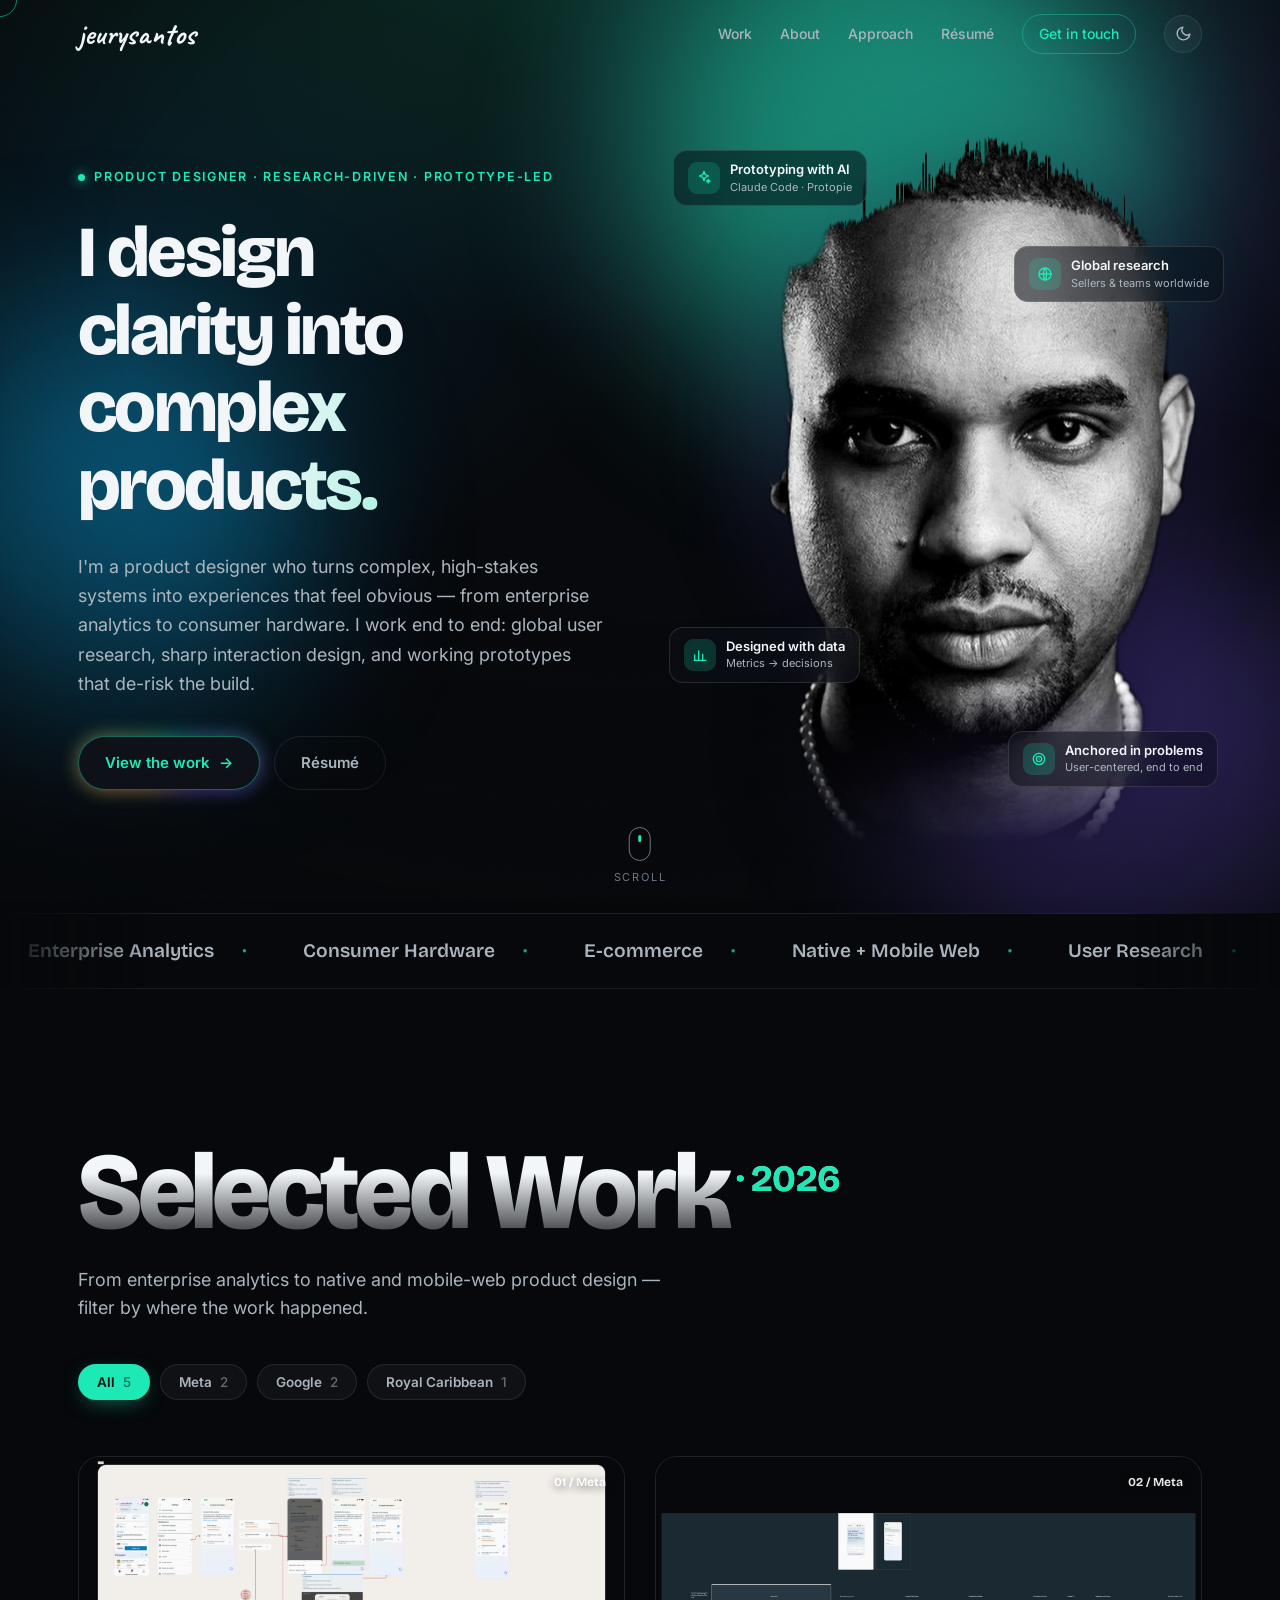
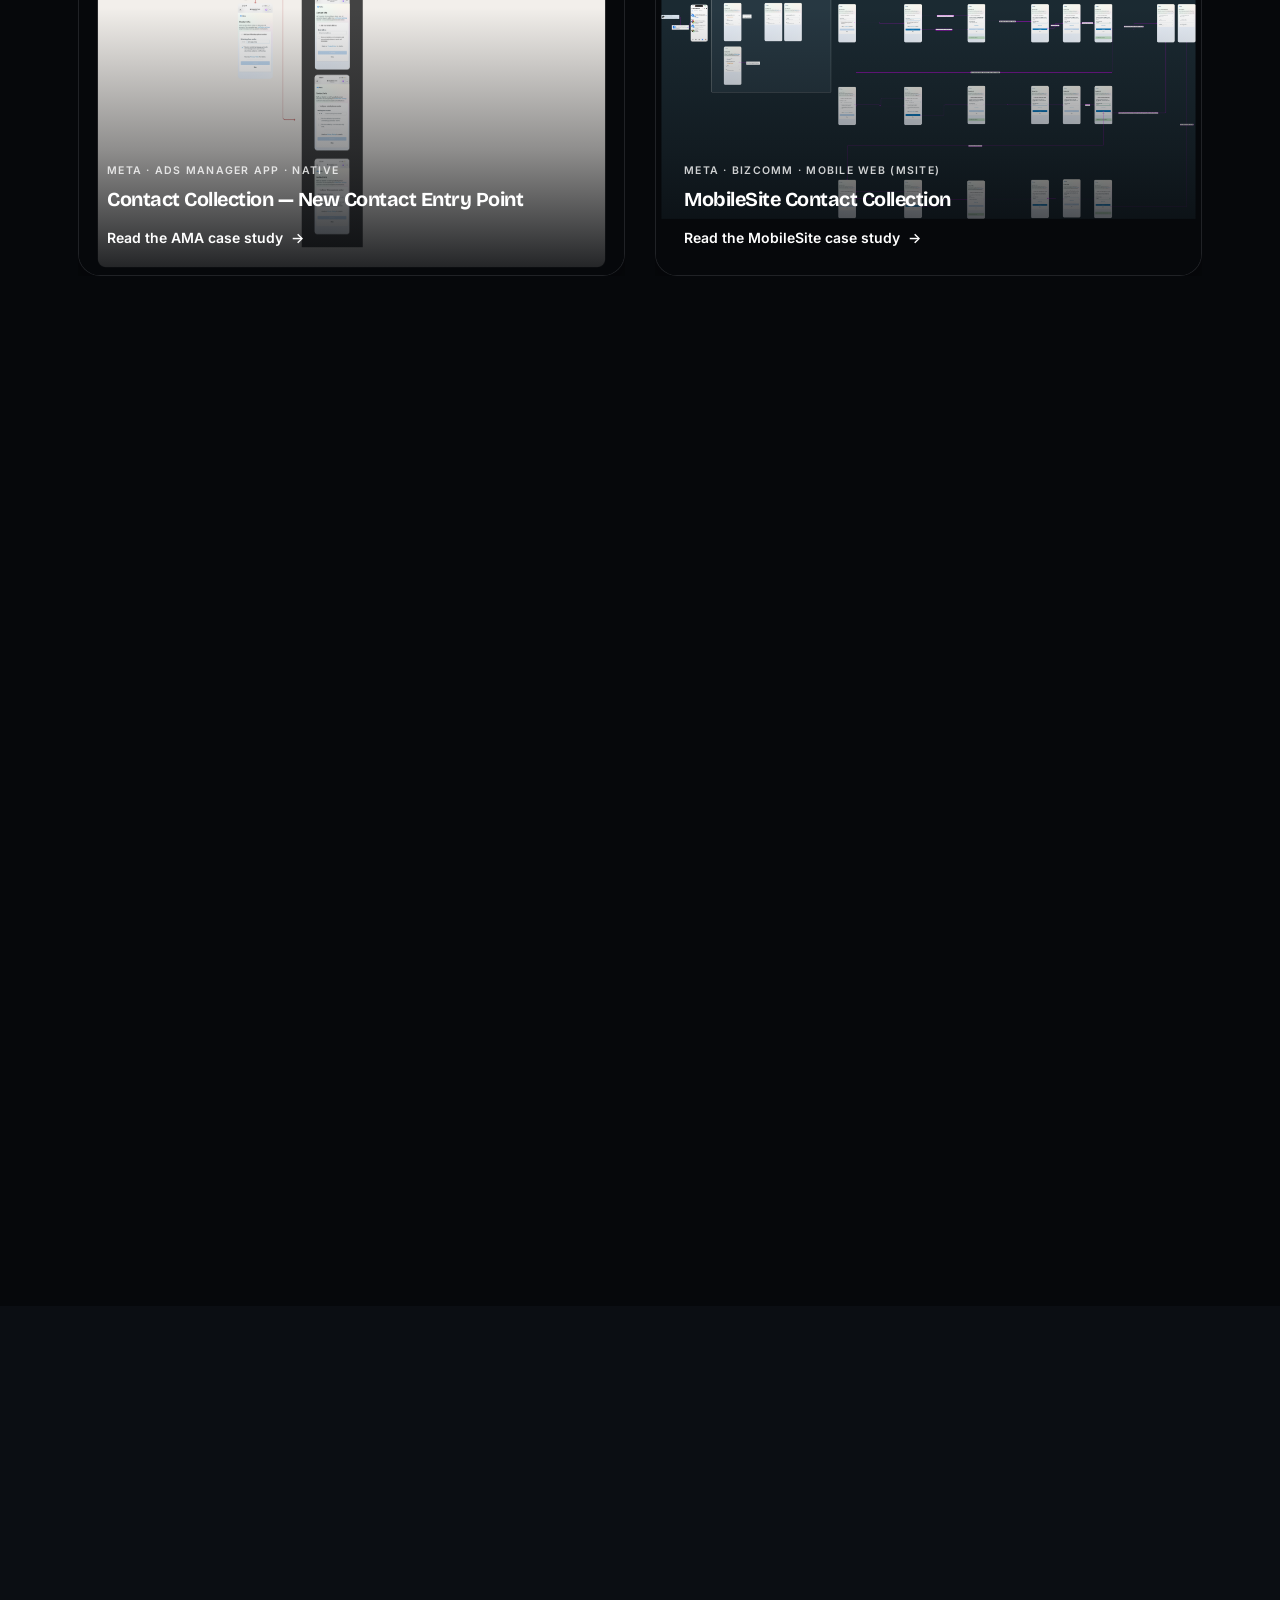
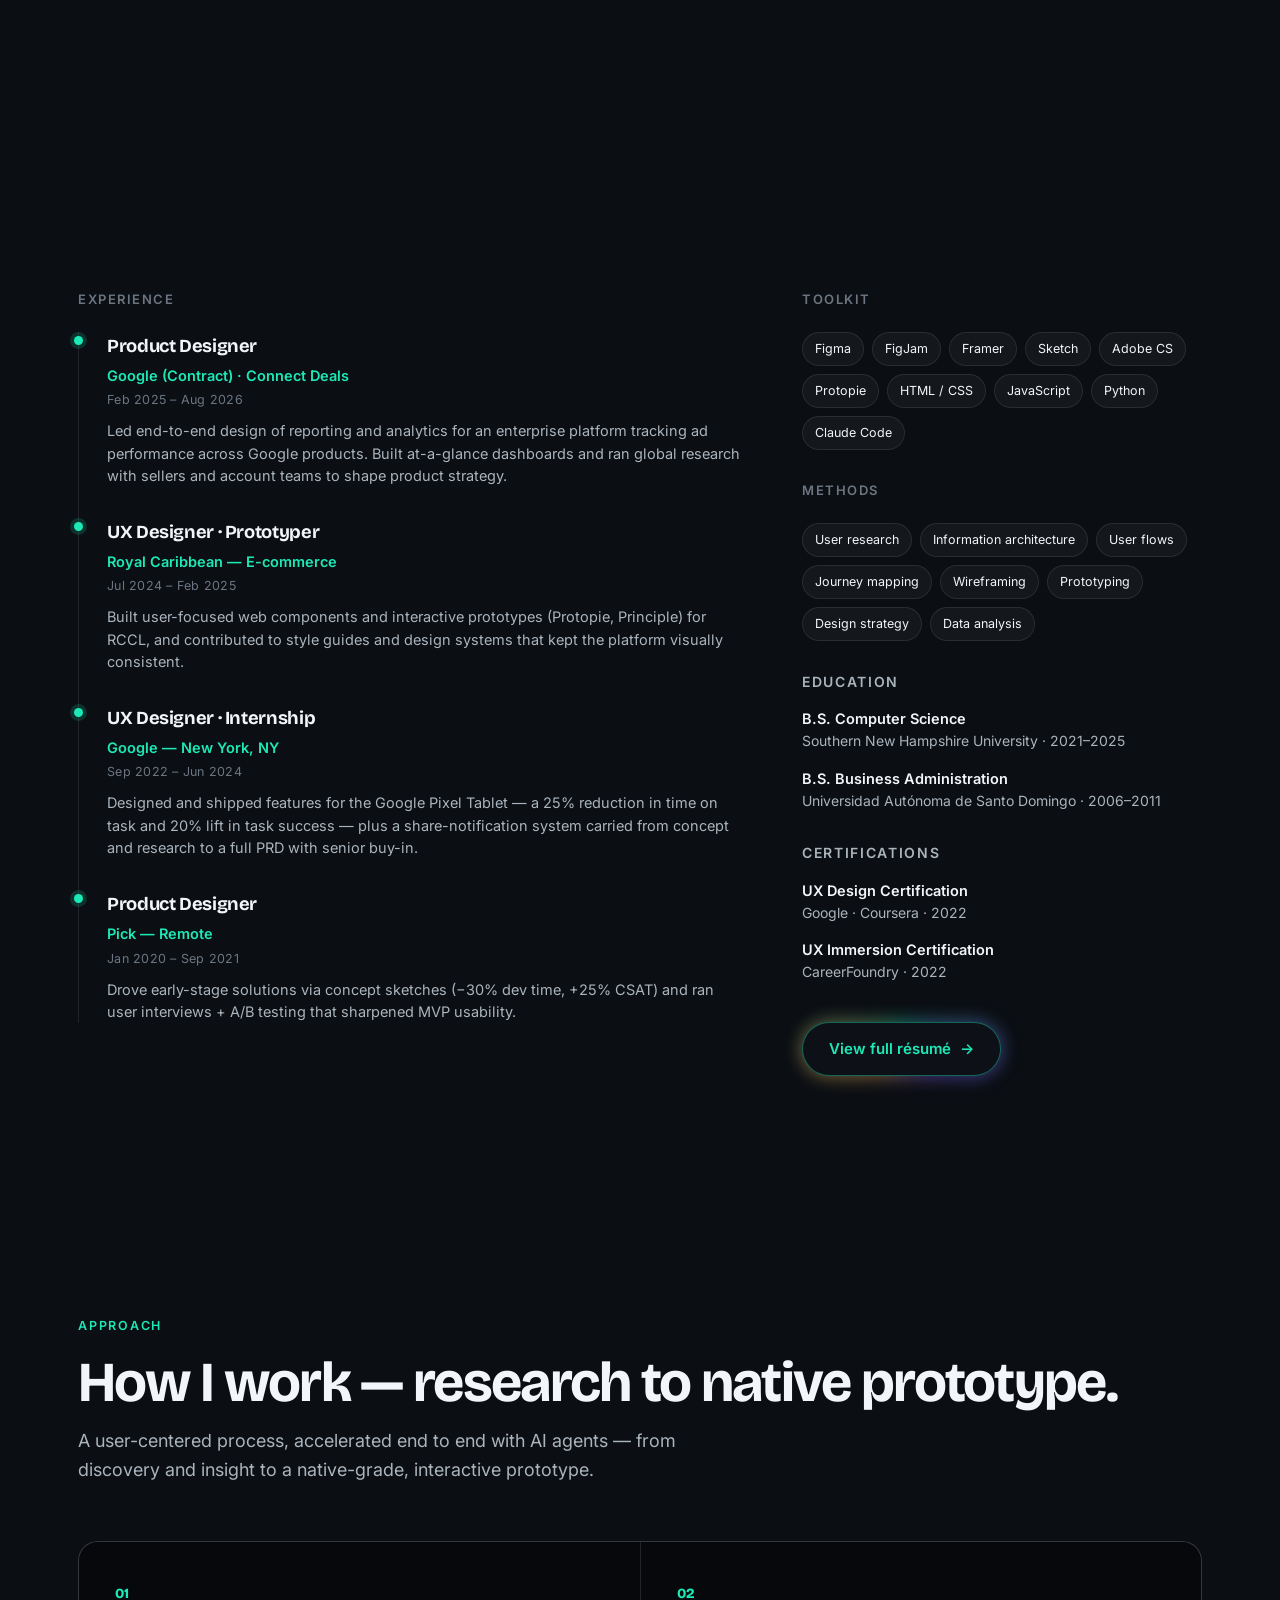
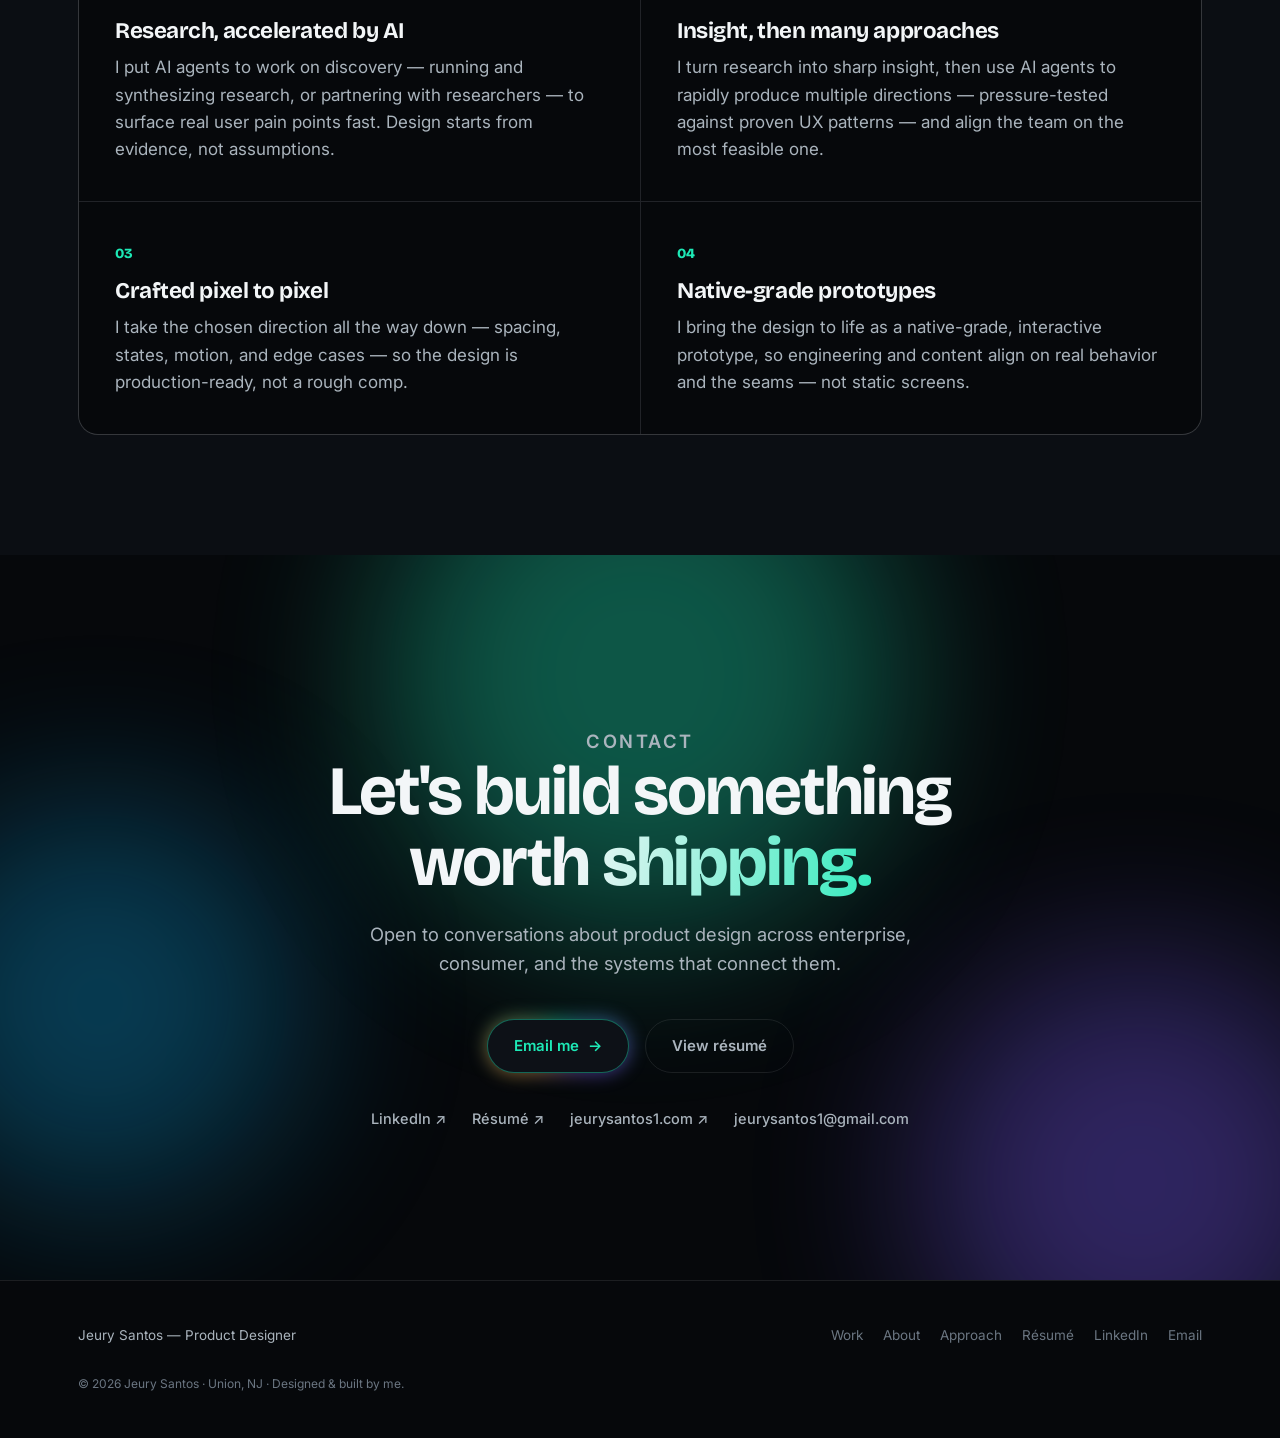
==== index.html @ 0099ee54 "Add Connect Deals case study (from deck) + wire Selected Work card - New case-study/connect-deals/ p" ====
<!DOCTYPE html>
<html lang="en" data-theme="dark">
<head>
<meta charset="UTF-8"/>
<meta name="viewport" content="width=device-width, initial-scale=1.0"/>
<title>Jeury Santos — Product Designer</title>
<meta name="description" content="Jeury Santos — Product Designer. I design clarity into complex products: research-driven, prototype-led work across enterprise and consumer."/>
<script>(function(){try{var t=localStorage.getItem('theme')||'dark';document.documentElement.setAttribute('data-theme',t);}catch(e){document.documentElement.setAttribute('data-theme','dark');}})();</script>
<link rel="preconnect" href="https://fonts.googleapis.com">
<link rel="preconnect" href="https://fonts.gstatic.com" crossorigin>
<link href="https://fonts.googleapis.com/css2?family=Bricolage+Grotesque:opsz,wght@12..96,400..800&family=Caveat:wght@600;700&family=Inter:wght@400;500;600&display=swap" rel="stylesheet">
<link rel="stylesheet" href="agent/agent.css">
<script>document.documentElement.classList.add('js');</script>
<style>
  :root{
    /* fixed brand */
    --accent:#1de9b6; --accent-2:#ffb454;
    --cs-ama:#0a9bd6; --cs-mobile:#7d5cff;
    --font-display:'Bricolage Grotesque',-apple-system,sans-serif;
    --font-body:'Inter',-apple-system,BlinkMacSystemFont,'Segoe UI',Roboto,Helvetica,Arial,sans-serif;
    --maxw:1180px;
    --ease-out-expo:cubic-bezier(0.16,1,0.3,1);
    --ease-out-quint:cubic-bezier(0.22,1,0.36,1);
    --ease-in-out-cine:cubic-bezier(0.83,0,0.17,1);
    --ease-spring:cubic-bezier(0.34,1.56,0.64,1);
    --ease-smooth:cubic-bezier(0.4,0,0.2,1);
    --d-base:480ms; --d-slow:900ms; --d-hero:1100ms;
  }
  /* THEME TOKENS */
  :root,[data-theme="dark"]{
    --bg-base:#06080b; --bg-alt:#0b0e13; --bg-elevated:#0d1117;
    --text:#f3f6f8; --text-soft:#aab4bd; --text-muted:#6b7682;
    --border:rgba(255,255,255,0.09); --card-bg:rgba(255,255,255,0.04);
    --shadow:0 30px 70px -28px rgba(0,0,0,.9);
    --accent-ui:#1de9b6; --nav-bg:rgba(8,10,13,.62);
    --blob-op:.5; --grain-op:.055;
  }
  [data-theme="light"]{
    --bg-base:#ffffff; --bg-alt:#f3f6f9; --bg-elevated:#ffffff;
    --text:#0f1419; --text-soft:#414b54; --text-muted:#6b7682;
    --border:rgba(15,20,25,0.10); --card-bg:rgba(15,20,25,0.015);
    --shadow:0 30px 70px -34px rgba(15,23,42,.26);
    --accent-ui:#0c9c7e; --nav-bg:rgba(255,255,255,.7);
    --blob-op:.3; --grain-op:.03;
  }
  *{box-sizing:border-box;}
  html{scroll-behavior:smooth;}
  body{margin:0;background:var(--bg-base);color:var(--text);font-family:var(--font-body);line-height:1.6;
    -webkit-font-smoothing:antialiased;text-rendering:optimizeLegibility;overflow-x:hidden;
    transition:background .5s var(--ease-smooth),color .5s var(--ease-smooth);}
  h1,h2,h3{font-family:var(--font-display);line-height:1.02;letter-spacing:-0.03em;margin:0;color:inherit;}
  a{color:inherit;text-decoration:none;}
  img{display:block;max-width:100%;}
  .wrap{max-width:var(--maxw);margin:0 auto;padding:0 28px;}

  .skip{position:absolute;left:-9999px;top:0;z-index:300;background:var(--accent);color:#04110d;padding:10px 16px;border-radius:0 0 10px 0;font-weight:600;}
  .skip:focus{left:0;}
  a:focus-visible,button:focus-visible{outline:2px solid var(--accent);outline-offset:3px;border-radius:8px;}

  body::after{content:"";position:fixed;inset:0;pointer-events:none;z-index:400;opacity:var(--grain-op);mix-blend-mode:overlay;
    background-image:url("data:image/svg+xml,%3Csvg xmlns='http://www.w3.org/2000/svg' width='120' height='120'%3E%3Cfilter id='n'%3E%3CfeTurbulence type='fractalNoise' baseFrequency='0.85' numOctaves='2'/%3E%3C/filter%3E%3Crect width='100%25' height='100%25' filter='url(%23n)'/%3E%3C/svg%3E");}

  .cursor{position:fixed;top:0;left:0;width:34px;height:34px;border:1px solid color-mix(in srgb,var(--accent) 60%,transparent);border-radius:50%;
    pointer-events:none;z-index:500;transform:translate(-50%,-50%);transition:width .25s,height .25s,background .25s,border-color .25s;mix-blend-mode:difference;}
  .cursor.big{width:64px;height:64px;background:color-mix(in srgb,var(--accent) 12%,transparent);border-color:transparent;}
  @media(hover:none),(pointer:coarse){.cursor{display:none;}}

  /* NAV */
  .nav{position:fixed;top:0;left:0;right:0;z-index:200;transition:background .4s var(--ease-smooth),backdrop-filter .4s,border-color .4s,transform .5s var(--ease-smooth),opacity .4s var(--ease-smooth);border-bottom:1px solid transparent;}
  .nav.hidden{transform:translateY(-100%);opacity:0;pointer-events:none;}
  .nav.scrolled{background:var(--nav-bg);backdrop-filter:blur(18px) saturate(160%);border-bottom-color:var(--border);}
  .nav .wrap{display:flex;align-items:center;justify-content:space-between;height:68px;}
  .brand{display:flex;align-items:center;gap:11px;}
  .brand-name{font-family:'Caveat',cursive;font-weight:700;font-size:30px;line-height:1;color:var(--text);transition:color .35s,filter .35s;}
  .brand:hover .brand-name{background:linear-gradient(100deg,var(--accent),var(--cs-mobile),var(--accent-2));background-size:200% 100%;-webkit-background-clip:text;background-clip:text;-webkit-text-fill-color:transparent;color:transparent;filter:drop-shadow(0 0 14px color-mix(in srgb,var(--accent) 45%,transparent));animation:sheen 4s ease-in-out infinite alternate;}
  .navlinks{display:flex;align-items:center;gap:28px;}
  .navlinks a{font-size:14px;font-weight:500;color:var(--text-soft);transition:color .25s;}
  .navlinks a:hover{color:var(--text);}
  .nav-cta{font-size:14px;font-weight:600;color:var(--accent-ui)!important;border:1px solid color-mix(in srgb,var(--accent) 35%,transparent);padding:8px 16px;border-radius:999px;transition:all .3s var(--ease-spring);}
  .nav-cta:hover{background:color-mix(in srgb,var(--accent) 10%,transparent);box-shadow:0 0 24px rgba(29,233,182,.3);}
  .theme-toggle{width:38px;height:38px;border-radius:50%;border:1px solid var(--border);background:var(--card-bg);color:var(--text-soft);
    cursor:pointer;display:grid;place-items:center;transition:all .3s var(--ease-spring);}
  .theme-toggle:hover{color:var(--text);border-color:color-mix(in srgb,var(--accent) 40%,transparent);transform:rotate(18deg);}
  .theme-toggle .sun{display:none;}.theme-toggle .moon{display:block;}
  [data-theme="light"] .theme-toggle .sun{display:block;}[data-theme="light"] .theme-toggle .moon{display:none;}
  @media(max-width:860px){.navlinks a:not(.nav-cta){display:none;}}

  /* FLOATING GLASS DOCK */
  .dock{position:fixed;left:50%;bottom:24px;z-index:210;display:flex;align-items:center;gap:4px;padding:7px;border-radius:999px;
    background:var(--nav-bg);-webkit-backdrop-filter:blur(22px) saturate(180%);backdrop-filter:blur(22px) saturate(180%);
    border:1px solid var(--border);box-shadow:0 20px 50px -16px rgba(0,0,0,.6),inset 0 1px 0 rgba(255,255,255,.1);
    transform:translate(-50%,150%);opacity:0;pointer-events:none;
    transition:transform .55s var(--ease-spring),opacity .4s var(--ease-smooth);}
  .dock.show{transform:translate(-50%,0);opacity:1;pointer-events:auto;}
  .dock a,.dock button{position:relative;width:42px;height:42px;border-radius:50%;display:grid;place-items:center;color:var(--text-soft);
    background:transparent;border:none;cursor:pointer;transition:color .25s,background .25s,transform .25s var(--ease-spring);}
  .dock a:hover,.dock button:hover{color:var(--text);background:color-mix(in srgb,var(--accent) 16%,transparent);transform:translateY(-4px);}
  .dock a svg,.dock button svg{width:19px;height:19px;fill:none;stroke:currentColor;stroke-width:1.9;stroke-linecap:round;stroke-linejoin:round;}
  .dock a.active{color:var(--accent-ui);}
  .dock a.active::after{content:"";position:absolute;bottom:5px;left:50%;transform:translateX(-50%);width:4px;height:4px;border-radius:50%;background:var(--accent);box-shadow:0 0 8px var(--accent);}
  .dock-sep{width:1px;height:22px;background:var(--border);margin:0 3px;}
  .dock-theme .sun{display:none;}.dock-theme .moon{display:block;}
  [data-theme="light"] .dock-theme .sun{display:block;}[data-theme="light"] .dock-theme .moon{display:none;}
  /* dock tooltips */
  .dock a::before,.dock button::before{content:attr(data-label);position:absolute;bottom:calc(100% + 12px);left:50%;
    transform:translateX(-50%) translateY(5px);background:var(--bg-elevated);color:var(--text);font-size:11.5px;font-weight:600;
    padding:5px 10px;border-radius:8px;white-space:nowrap;opacity:0;pointer-events:none;border:1px solid var(--border);
    box-shadow:var(--shadow);transition:opacity .2s,transform .2s;}
  .dock a:hover::before,.dock button:hover::before{opacity:1;transform:translateX(-50%) translateY(0);}
  @media(max-width:560px){.dock{bottom:16px;gap:2px;padding:6px;}.dock a,.dock button{width:38px;height:38px;}}

  /* BUTTONS */
  .btn{position:relative;display:inline-flex;align-items:center;gap:9px;font-family:var(--font-body);font-weight:600;font-size:15px;padding:14px 26px;border-radius:999px;cursor:pointer;border:none;transition:transform .3s var(--ease-spring),box-shadow .3s,background .3s;}
  .btn-primary{background:var(--bg-elevated);color:var(--accent-ui);border:1px solid color-mix(in srgb,var(--accent) 40%,transparent);}
  .btn-primary::before{content:"";position:absolute;inset:-2px;border-radius:inherit;z-index:-1;background:conic-gradient(from 0deg,var(--accent),var(--cs-mobile),var(--accent-2),var(--accent));filter:blur(9px);opacity:.5;animation:spin 7s linear infinite;}
  .btn-primary:hover{background:linear-gradient(100deg,var(--accent),var(--cs-mobile),var(--accent-2));color:#04110d;border-color:transparent;box-shadow:0 14px 50px -10px rgba(125,92,255,.5);}
  .btn-primary:hover::before{opacity:.95;filter:blur(5px);}
  @keyframes spin{to{transform:rotate(1turn);}}
  .btn-ghost{background:transparent;color:var(--text-soft);border:1px solid var(--border);}
  .btn-ghost:hover{color:var(--text);border-color:var(--text-muted);}
  .arrow{transition:transform .3s var(--ease-spring);}
  .btn:hover .arrow,.case-link:hover .arrow{transform:translateX(4px);}

  [data-reveal]{opacity:0;transform:translateY(38px);transition:opacity var(--d-base) var(--ease-out-quint),transform var(--d-base) var(--ease-out-quint);transition-delay:calc(var(--i,0) * 85ms);will-change:transform,opacity;}
  [data-reveal].in{opacity:1;transform:none;}
  [data-parallax]{will-change:transform;}

  /* HERO */
  .hero{position:relative;min-height:100vh;display:flex;align-items:center;overflow:hidden;
    background:radial-gradient(120% 90% at 50% -10%,rgba(29,233,182,.18) 0%,transparent 52%),radial-gradient(80% 70% at 82% 18%,rgba(125,92,255,.16) 0%,transparent 58%),radial-gradient(70% 60% at 10% 32%,rgba(10,155,214,.14) 0%,transparent 58%),var(--bg-base);}
  [data-theme="light"] .hero{background:radial-gradient(120% 90% at 50% -10%,rgba(29,233,182,.16) 0%,transparent 52%),radial-gradient(80% 70% at 82% 18%,rgba(125,92,255,.12) 0%,transparent 58%),radial-gradient(70% 60% at 10% 32%,rgba(10,155,214,.10) 0%,transparent 58%),var(--bg-base);}
  .hero::after{content:"";position:absolute;inset:0;pointer-events:none;background:radial-gradient(110% 100% at 50% 30%,transparent 38%,var(--bg-base) 100%);}
  .aurora{position:absolute;inset:0;z-index:0;pointer-events:none;}
  .blob{position:absolute;border-radius:50%;filter:blur(85px);opacity:var(--blob-op);will-change:transform;}
  .blob-1{width:520px;height:520px;background:var(--accent);top:-140px;left:50%;transform:translateX(-50%);animation:drift 19s ease-in-out infinite alternate;}
  .blob-2{width:440px;height:440px;background:var(--cs-mobile);bottom:-120px;right:-80px;animation:drift 23s -6s ease-in-out infinite alternate;}
  .blob-3{width:400px;height:400px;background:var(--cs-ama);top:34%;left:-100px;animation:drift 27s -12s ease-in-out infinite alternate;}
  @keyframes drift{to{transform:translate(46px,-34px) scale(1.1);}}
  .hero .wrap{position:relative;z-index:2;display:grid;grid-template-columns:1.05fr .95fr;gap:64px;align-items:center;padding-top:120px;padding-bottom:80px;width:100%;}
  .eyebrow{display:inline-flex;align-items:center;gap:9px;font-size:12.5px;font-weight:600;letter-spacing:.14em;text-transform:uppercase;color:var(--accent-ui);}
  .eyebrow::before{content:"";width:7px;height:7px;border-radius:50%;background:var(--accent);box-shadow:0 0 12px var(--accent);}
  .hero h1{font-size:clamp(2.4rem,5.6vw,4.7rem);font-weight:800;margin:26px 0 0;letter-spacing:-.035em;line-height:1.08;}
  .hero h1 .line{display:block;overflow:hidden;}
  .hero h1 .line>span{display:block;transform:translateY(110%);}
  .grad{background:linear-gradient(100deg,var(--text) 16%,var(--accent) 50%,var(--accent-2) 84%);background-size:220% 100%;-webkit-background-clip:text;background-clip:text;color:transparent;animation:sheen 9s ease-in-out infinite alternate;}
  @keyframes sheen{to{background-position:100% 0;}}
  .hero .lede{font-size:clamp(1.125rem,1.3vw,1.25rem);color:var(--text-soft);margin:28px 0 0;max-width:48ch;line-height:1.62;}
  .hero-cta{display:flex;flex-wrap:wrap;gap:14px;margin-top:38px;}
  .hero-visual{position:relative;}
  .portrait-wrap{position:relative;width:min(100%,440px);margin-left:auto;}
  /* soft aura halo behind the cutout */
  .portrait-wrap::before{content:"";position:absolute;left:50%;top:44%;transform:translate(-50%,-50%);width:115%;height:78%;z-index:0;border-radius:50%;
    background:radial-gradient(circle at 50% 50%,color-mix(in srgb,var(--accent) 55%,transparent),color-mix(in srgb,var(--cs-mobile) 38%,transparent) 46%,transparent 70%);
    filter:blur(50px);opacity:.5;animation:bob 9s ease-in-out infinite;}
  .portrait{position:relative;z-index:1;background:transparent;}
  .portrait img{width:100%;height:auto;display:block;filter:drop-shadow(0 26px 46px rgba(0,0,0,.45));}
  [data-theme="light"] .portrait img{filter:drop-shadow(0 26px 40px rgba(15,23,42,.28));}
  [data-theme="light"] .portrait-wrap::before{opacity:.38;}
  .vfloat{position:absolute;z-index:3;background:var(--card-bg);backdrop-filter:blur(16px) saturate(150%);border:1px solid var(--border);border-radius:14px;padding:11px 14px;display:flex;align-items:center;gap:10px;box-shadow:var(--shadow);max-width:224px;}
  [data-theme="dark"] .vfloat{background:rgba(13,17,23,.58);border-color:rgba(255,255,255,.12);}
  [data-theme="light"] .vfloat{background:rgba(255,255,255,.88);border-color:rgba(15,20,25,.12);box-shadow:0 18px 40px -18px rgba(15,23,42,.32);}
  .vfloat .ico{flex-shrink:0;width:32px;height:32px;border-radius:9px;display:grid;place-items:center;background:color-mix(in srgb,var(--accent) 18%,transparent);color:var(--accent-ui);}
  .vfloat .ico svg{width:16px;height:16px;fill:none;stroke:currentColor;stroke-width:2;stroke-linecap:round;stroke-linejoin:round;}
  .vfloat .t1{font-size:13px;font-weight:600;color:var(--text);line-height:1.2;}
  .vfloat .t2{font-size:11px;color:var(--text-soft);line-height:1.3;margin-top:2px;}
  .vf-1{left:-26px;top:30px;animation:bob 6s ease-in-out infinite;}
  .vf-2{right:-22px;top:126px;animation:bob 7.5s -1.5s ease-in-out infinite;}
  .vf-3{left:-30px;bottom:150px;animation:bob 7s -3s ease-in-out infinite;}
  .vf-4{right:-16px;bottom:46px;animation:bob 6.5s -2.2s ease-in-out infinite;}
  @media(max-width:920px){.vf-2,.vf-3{display:none;}.vf-1{left:-6px;top:10px;}.vf-4{right:-6px;bottom:8px;}}
  @keyframes bob{50%{transform:translateY(-12px);}}
  .scroll-hint{position:absolute;left:50%;bottom:26px;transform:translateX(-50%);z-index:3;display:flex;flex-direction:column;align-items:center;gap:8px;color:var(--text-muted);font-size:11px;letter-spacing:.16em;text-transform:uppercase;}
  .mouse{width:22px;height:34px;border:1.5px solid var(--text-muted);border-radius:12px;position:relative;}
  .mouse::after{content:"";position:absolute;left:50%;top:7px;width:3px;height:7px;border-radius:2px;background:var(--accent);transform:translateX(-50%);animation:wheel 1.8s ease-in-out infinite;}
  @keyframes wheel{0%{opacity:0;transform:translate(-50%,0);}30%{opacity:1;}100%{opacity:0;transform:translate(-50%,10px);}}
  @media(max-width:920px){.hero .wrap{grid-template-columns:1fr;gap:6px;padding-top:108px;}.hero-visual{margin-top:26px;}.portrait-wrap{margin:0 auto;width:min(100%,330px);}.scroll-hint{display:none;}}

  .is-loaded .hero h1 .line>span{animation:rise var(--d-slow) var(--ease-out-expo) forwards;}
  .is-loaded .hero h1 .line:nth-child(1)>span{animation-delay:.30s;}
  .is-loaded .hero h1 .line:nth-child(2)>span{animation-delay:.42s;}
  .is-loaded .hero h1 .line:nth-child(3)>span{animation-delay:.54s;}
  @keyframes rise{to{transform:translateY(0);}}
  .fade-up{opacity:0;transform:translateY(18px);}
  .is-loaded .fade-up{animation:fadeUp .7s var(--ease-out-quint) forwards;}
  .is-loaded .eyebrow.fade-up{animation-delay:.15s;}
  .is-loaded .lede.fade-up{animation-delay:.72s;}
  .is-loaded .hero-cta.fade-up{animation-delay:.86s;}
  @keyframes fadeUp{to{opacity:1;transform:none;}}

  /* MARQUEE */
  .marquee{position:relative;z-index:2;background:var(--bg-base);border-top:1px solid var(--border);border-bottom:1px solid var(--border);padding:22px 0;overflow:hidden;-webkit-mask-image:linear-gradient(90deg,transparent,#000 12%,#000 88%,transparent);mask-image:linear-gradient(90deg,transparent,#000 12%,#000 88%,transparent);}
  .mtrack{display:flex;width:max-content;animation:scrollX 30s linear infinite;}
  .marquee:hover .mtrack{animation-play-state:paused;}
  @keyframes scrollX{to{transform:translateX(-50%);}}
  .mitem{display:inline-flex;align-items:center;font-family:var(--font-display);font-weight:600;font-size:clamp(1rem,1.5vw,1.4rem);color:var(--text-soft);padding:0 28px;white-space:nowrap;}
  .mitem::after{content:"●";color:var(--accent);font-size:8px;margin-left:28px;opacity:.7;}

  section{position:relative;padding:120px 0;}
  @media(max-width:760px){section{padding:80px 0;}}
  .sec-eyebrow{font-size:12.5px;font-weight:600;letter-spacing:.14em;text-transform:uppercase;color:var(--accent-ui);margin:0 0 18px;}
  h2{font-size:clamp(2rem,4.4vw,3.6rem);font-weight:700;letter-spacing:-.03em;}

  /* ABOUT */
  .about{background:var(--bg-alt);}
  .about-head{max-width:62ch;}
  .about-lede{font-size:clamp(1.1rem,1.5vw,1.4rem);color:var(--text-soft);line-height:1.6;margin:24px 0 0;}
  .about-lede strong{color:var(--text);font-weight:600;}
  .stats{display:grid;grid-template-columns:repeat(4,1fr);gap:18px;margin:56px 0 0;}
  .stat{border:1px solid var(--border);border-radius:16px;padding:24px;background:var(--card-bg);}
  .snum{font-family:var(--font-display);font-weight:800;font-size:clamp(1.8rem,3vw,2.6rem);color:var(--text);letter-spacing:-.03em;display:block;}
  .snum em{color:var(--accent-ui);font-style:normal;}
  .slab{font-size:13px;color:var(--text-muted);margin-top:8px;display:block;line-height:1.45;}
  @media(max-width:760px){.stats{grid-template-columns:1fr 1fr;}}
  .about-cols{display:grid;grid-template-columns:1.25fr .75fr;gap:56px;margin-top:72px;}
  @media(max-width:860px){.about-cols{grid-template-columns:1fr;gap:44px;}}
  .colh{font-size:13px;font-weight:600;letter-spacing:.12em;text-transform:uppercase;color:var(--text-muted);margin:0 0 22px;font-family:var(--font-body);}
  .timeline{position:relative;}
  .tl-item{position:relative;padding:0 0 30px 28px;border-left:1px solid var(--border);}
  .tl-item:last-child{padding-bottom:0;}
  .tl-item::before{content:"";position:absolute;left:-5px;top:4px;width:9px;height:9px;border-radius:50%;background:var(--accent);box-shadow:0 0 0 4px color-mix(in srgb,var(--accent) 16%,transparent);}
  .tl-role{font-family:var(--font-display);font-weight:700;font-size:1.15rem;color:var(--text);letter-spacing:-.02em;}
  .tl-org{font-size:14.5px;color:var(--accent-ui);font-weight:600;margin-top:3px;}
  .tl-when{font-size:12.5px;color:var(--text-muted);margin-top:3px;letter-spacing:.02em;}
  .tl-item p{font-size:14.5px;color:var(--text-soft);margin:10px 0 0;line-height:1.55;}
  .capgroup{margin-bottom:30px;}
  .tags{display:flex;flex-wrap:wrap;gap:8px;}
  .tags span{font-size:12.5px;color:var(--text);background:var(--card-bg);border:1px solid var(--border);padding:6px 12px;border-radius:999px;}
  .edu p{margin:0 0 14px;font-size:14px;color:var(--text-soft);}
  .edu p strong{color:var(--text);font-weight:600;display:block;font-size:14.5px;}
  .about-cols .btn{margin-top:8px;}

  /* WORK */
  .work{background:var(--bg-base);padding:150px 0 130px;}
  .work .sticky-head{position:sticky;top:0;z-index:5;padding:30px 0 26px;background:linear-gradient(var(--bg-base),var(--bg-base) 70%,transparent);}
  .work-sub{color:var(--text-soft);font-size:1.125rem;margin:14px 0 0;max-width:52ch;}
  /* ---- POSTER BLEED cards ---- */
  .cases{display:grid;grid-template-columns:repeat(2,1fr);gap:30px;margin-top:56px;}
  .case-card{position:relative;display:flex;align-items:flex-end;min-height:420px;border-radius:22px;overflow:hidden;cursor:pointer;border:1px solid var(--border);background:#0a0c10;box-shadow:var(--shadow);transition:transform .55s var(--ease-out-quint),box-shadow .55s,border-color .55s;clip-path:inset(0 0 100% 0);opacity:0;}
  .case-card.in{clip-path:inset(0 0 0% 0);opacity:1;}
  .case-card .media{position:absolute;inset:0;z-index:0;overflow:hidden;}
  .case-card .media img{width:100%;height:100%;object-fit:cover;object-position:top center;transform:scale(1.04);filter:brightness(.97) saturate(1);transition:transform .7s var(--ease-out-expo),filter .55s var(--ease-out-quint);}
  /* rest: clean image up top, soft scrim only at the bottom for the title */
  .case-card .media::after{content:"";position:absolute;inset:0;z-index:1;background:linear-gradient(180deg,rgba(6,8,11,0) 36%,rgba(6,8,11,.42) 70%,rgba(6,8,11,.9) 100%);}
  /* hover: dark overlay so the content reads clearly */
  .case-card .media::before{content:"";position:absolute;inset:0;z-index:1;background:linear-gradient(180deg,rgba(6,8,11,.5),rgba(6,8,11,.9));opacity:0;transition:opacity .5s var(--ease-out-quint);}
  .case-card .body{position:relative;z-index:2;width:100%;padding:26px 28px 26px;display:flex;flex-direction:column;opacity:0;transform:translateY(18px);transition:opacity .6s var(--ease-out-quint) .25s,transform .6s var(--ease-out-quint) .25s;}
  .case-card.in .body{opacity:1;transform:none;}
  .case-tag{font-size:10.5px;font-weight:600;letter-spacing:.12em;text-transform:uppercase;color:#fff;opacity:.8;margin:0 0 9px;}
  .case-num{position:absolute;top:16px;right:18px;font-family:var(--font-display);font-weight:700;font-size:12px;color:#fff;opacity:.9;z-index:3;text-shadow:0 2px 10px rgba(0,0,0,.7);}
  .case-card h3{font-size:clamp(1.2rem,1.55vw,1.55rem);font-weight:700;color:#fff;letter-spacing:-.025em;line-height:1.1;}
  .case-desc{color:rgba(255,255,255,.8);font-size:.85rem;line-height:1.5;max-height:0;opacity:0;overflow:hidden;margin:0;transition:max-height .55s var(--ease-out-quint),opacity .4s var(--ease-out-quint),margin .4s;}
  .case-status{display:none;}
  .case-status .pdot{width:6px;height:6px;border-radius:50%;background:var(--cs);box-shadow:0 0 10px var(--cs);}
  .case-chips{display:none;}
  .case-teaser{display:none;}
  .case-link{display:inline-flex;align-items:center;gap:8px;margin-top:16px;font-weight:600;font-size:14px;color:#fff;align-self:flex-start;}
  .case-link .arrow{transition:transform .3s var(--ease-spring);}
  /* hover: scrim retreats, image brightens + zooms, description reveals, CTA arms */
  .case-card:hover{transform:translateY(-6px);border-color:color-mix(in srgb,var(--cs) 55%,transparent);box-shadow:0 0 0 1px color-mix(in srgb,var(--cs) 35%,transparent),0 26px 70px -22px color-mix(in srgb,var(--cs) 55%,transparent),var(--shadow);}
  .case-card:hover .media img{transform:scale(1.08);filter:brightness(.8) saturate(1.04);}
  .case-card:hover .media::before{opacity:1;}
  .case-card:hover .case-desc{max-height:9em;opacity:1;margin:10px 0 0;}
  .case-card:hover .case-link .arrow{transform:translateX(5px);}
  /* placeholder (no real page) = subtler, no false affordance */
  .case-card.no-link:hover{transform:none;box-shadow:var(--shadow);border-color:var(--border);}
  /* full-image (contained) card — shows the whole image, not a zoomed crop */
  .case-card .media-contain{background:#06080b;}
  .case-card .media-contain img,.case-card:hover .media-contain img{object-fit:contain;object-position:center;}
  .case-card .media-contain img{transform:scale(.98);filter:brightness(.98) saturate(1);}
  .case-card:hover .media-contain img{transform:scale(1);filter:brightness(.92) saturate(1.02);}
  @media(max-width:1080px){.cases{grid-template-columns:1fr;}.case-card{min-height:360px;}}
  @media(prefers-reduced-motion:reduce){.case-card .case-desc{max-height:9em;opacity:1;margin:10px 0 0;}}

  /* work title (big, blended) + filters */
  .work-head{margin-bottom:34px;}
  .work-title{font-family:var(--font-display);font-weight:800;letter-spacing:-.04em;line-height:.98;
    font-size:clamp(2.7rem,8.5vw,7rem);margin:0;
    background:linear-gradient(180deg,var(--text) 32%,color-mix(in srgb,var(--text) 10%,transparent) 100%);
    -webkit-background-clip:text;background-clip:text;color:transparent;}
  .wt-year{font-size:.34em;font-weight:700;vertical-align:super;-webkit-text-fill-color:var(--accent-ui);color:var(--accent-ui);letter-spacing:-.02em;}
  .work-sub{color:var(--text-soft);font-size:1.125rem;margin:20px 0 0;max-width:56ch;}
  .filters{display:flex;flex-wrap:wrap;gap:10px;margin:40px 0 0;}
  .chip-filter{font-family:var(--font-body);font-size:13.5px;font-weight:600;color:var(--text-soft);background:var(--card-bg);
    border:1px solid var(--border);padding:9px 18px;border-radius:999px;cursor:pointer;transition:all .28s var(--ease-spring);}
  .chip-filter:hover{color:var(--text);border-color:var(--text-muted);}
  .chip-filter.active{color:#04110d;background:var(--accent);border-color:transparent;box-shadow:0 6px 22px -8px rgba(29,233,182,.6);}
  .chip-filter .n{opacity:.55;font-weight:500;margin-left:5px;}
  .case-card.hide{display:none;}
  .cases.filtered .case-card:not(.hide){animation:cardIn .5s var(--ease-out-quint);}
  @keyframes cardIn{from{opacity:0;transform:translateY(20px) scale(.985);}to{opacity:1;transform:none;}}
  .case-card.no-link{cursor:default;}
  /* placeholder media for work without a case-study page */
  .media-ph{position:relative;overflow:hidden;
    background:
      linear-gradient(color-mix(in srgb,var(--cs) 13%,transparent) 1px,transparent 1px) 0 0/42px 42px,
      linear-gradient(90deg,color-mix(in srgb,var(--cs) 13%,transparent) 1px,transparent 1px) 0 0/42px 42px,
      radial-gradient(120% 95% at 82% 4%,color-mix(in srgb,var(--cs) 50%,transparent),transparent 58%),
      linear-gradient(150deg,color-mix(in srgb,var(--cs) 30%,#0a0c10),#080a0d 74%);}
  .media-ph .mono{display:block;position:absolute;top:26px;left:28px;right:28px;z-index:1;font-family:var(--font-display);font-weight:800;
    font-size:clamp(2rem,3.2vw,2.9rem);line-height:.9;letter-spacing:-.03em;color:#fff;opacity:.2;}
  .media-ph .phtype{display:none;}
  .case-soon{display:inline-flex;align-items:center;gap:8px;margin-top:16px;font-weight:600;font-size:13.5px;color:rgba(255,255,255,.72);align-self:flex-start;}
  .case-soon::before{content:"";width:7px;height:7px;border-radius:50%;border:1px solid rgba(255,255,255,.5);}

  /* APPROACH */
  .approach{background:var(--bg-alt);}
  .principles{display:grid;grid-template-columns:repeat(2,1fr);gap:1px;margin-top:56px;border:1px solid var(--border);border-radius:20px;overflow:hidden;background:var(--border);}
  .principle{background:var(--bg-base);padding:38px 36px;transition:background .35s;}
  .principle:hover{background:var(--bg-alt);}
  .principle .pn{font-family:var(--font-display);font-weight:800;font-size:14px;color:var(--accent-ui);}
  .principle h3{font-size:1.4rem;font-weight:700;color:var(--text);margin:14px 0 12px;letter-spacing:-.02em;}
  .principle p{color:var(--text-soft);font-size:1.0625rem;margin:0;line-height:1.6;}
  @media(max-width:760px){.principles{grid-template-columns:1fr;}}

  /* CONTACT */
  .contact{position:relative;background:var(--bg-base);overflow:hidden;text-align:center;padding:150px 0;}
  .contact .aurora .blob{opacity:calc(var(--blob-op) * .7);}
  .contact .wrap{position:relative;z-index:2;}
  .contact h2{font-size:clamp(2.4rem,5.4vw,4.4rem);}
  .contact p{color:var(--text-soft);font-size:1.15rem;max-width:46ch;margin:22px auto 0;}
  .contact-cta{display:flex;justify-content:center;flex-wrap:wrap;gap:16px;margin-top:40px;}
  .contact-links{display:flex;justify-content:center;flex-wrap:wrap;gap:26px;margin-top:34px;}
  .contact-links a{font-size:14.5px;font-weight:500;color:var(--text-soft);background:linear-gradient(currentColor,currentColor) no-repeat 0 100%/0 1px;transition:background-size .4s var(--ease-out-quint),color .3s;}
  .contact-links a:hover{color:var(--text);background-size:100% 1px;}

  footer{background:var(--bg-base);color:var(--text-muted);border-top:1px solid var(--border);padding:44px 0;}
  footer .wrap{display:flex;align-items:center;justify-content:space-between;flex-wrap:wrap;gap:18px;font-size:13.5px;}
  footer .fl{color:var(--text-soft);}
  footer .fr{display:flex;flex-wrap:wrap;gap:20px;}
  footer .fr a:hover{color:var(--text);}
  footer .fbottom{margin-top:10px;width:100%;font-size:12px;color:var(--text-muted);}

  .enter-overlay{position:fixed;z-index:9999;border-radius:20px;pointer-events:none;transition:transform .8s var(--ease-in-out-cine),border-radius .8s var(--ease-in-out-cine),opacity .25s ease;transform-origin:center;}
  .enter-title{position:fixed;left:50%;top:50%;z-index:10000;color:#fff;pointer-events:none;font-family:var(--font-display);font-weight:800;font-size:clamp(1.6rem,5vw,3.4rem);letter-spacing:-.03em;opacity:0;transform:translate(-50%,-40%);transition:opacity .45s ease .28s,transform .6s var(--ease-out-expo) .28s;text-align:center;}

  @media(prefers-reduced-motion:reduce){
    *,*::before,*::after{animation-duration:.001ms!important;animation-iteration-count:1!important;transition-duration:.001ms!important;scroll-behavior:auto!important;}
    [data-reveal],.fade-up{opacity:1!important;transform:none!important;}
    .hero h1 .line>span{transform:none!important;}
    .case-card{clip-path:none!important;transform:none!important;opacity:1!important;}
    .case-card .media img{transform:none!important;}
    .case-card .body{opacity:1!important;transform:none!important;}
    .cursor{display:none!important;}
  }
</style>
</head>
<body id="top">
<a class="skip" href="#work">Skip to work</a>
<div class="cursor" aria-hidden="true"></div>

<nav class="nav" aria-label="Primary">
  <div class="wrap">
    <a class="brand" href="#top" aria-label="Jeury Santos — home">
      <span class="brand-name">jeurysantos</span>
    </a>
    <div class="navlinks">
      <a href="#work">Work</a>
      <a href="#about">About</a>
      <a href="#approach">Approach</a>
      <a href="resume.html">Résumé</a>
      <a class="nav-cta" href="#contact">Get in touch</a>
      <button class="theme-toggle" type="button" aria-label="Toggle light/dark theme" title="Toggle theme">
        <svg class="moon" width="17" height="17" viewBox="0 0 24 24" fill="none" stroke="currentColor" stroke-width="2" stroke-linecap="round" stroke-linejoin="round"><path d="M21 12.79A9 9 0 1 1 11.21 3 7 7 0 0 0 21 12.79z"/></svg>
        <svg class="sun" width="18" height="18" viewBox="0 0 24 24" fill="none" stroke="currentColor" stroke-width="2" stroke-linecap="round" stroke-linejoin="round"><circle cx="12" cy="12" r="4.5"/><path d="M12 1v3M12 20v3M4.2 4.2l2.1 2.1M17.7 17.7l2.1 2.1M1 12h3M20 12h3M4.2 19.8l2.1-2.1M17.7 6.3l2.1-2.1"/></svg>
      </button>
    </div>
  </div>
</nav>

<!-- FLOATING GLASS DOCK (appears on scroll) -->
<nav class="dock" aria-label="Quick navigation">
  <a href="#top" data-dock="top" data-label="Top" aria-label="Back to top"><svg viewBox="0 0 24 24"><path d="M3 11.5 12 4l9 7.5"/><path d="M5 10v10h14V10"/></svg></a>
  <a href="#work" data-dock="work" data-label="Work" aria-label="Work"><svg viewBox="0 0 24 24"><rect x="3" y="3" width="7" height="7" rx="1.5"/><rect x="14" y="3" width="7" height="7" rx="1.5"/><rect x="3" y="14" width="7" height="7" rx="1.5"/><rect x="14" y="14" width="7" height="7" rx="1.5"/></svg></a>
  <a href="#about" data-dock="about" data-label="About" aria-label="About"><svg viewBox="0 0 24 24"><circle cx="12" cy="8" r="4"/><path d="M4 21c0-4 4-6.5 8-6.5s8 2.5 8 6.5"/></svg></a>
  <a href="#approach" data-dock="approach" data-label="Approach" aria-label="Approach"><svg viewBox="0 0 24 24"><circle cx="12" cy="12" r="9"/><path d="m15.5 8.5-2.2 4.8-4.8 2.2 2.2-4.8z"/></svg></a>
  <a href="resume.html" data-label="Résumé" aria-label="Résumé"><svg viewBox="0 0 24 24"><path d="M14 3H7a2 2 0 0 0-2 2v14a2 2 0 0 0 2 2h10a2 2 0 0 0 2-2V8z"/><path d="M14 3v5h5"/><path d="M8.5 13h7M8.5 17h5"/></svg></a>
  <a href="#contact" data-dock="contact" data-label="Contact" aria-label="Contact"><svg viewBox="0 0 24 24"><rect x="3" y="5" width="18" height="14" rx="2"/><path d="m3.5 7 8.5 6 8.5-6"/></svg></a>
  <button id="dock-agent" type="button" data-label="jeury.agent" aria-label="Chat with jeury.agent"><svg viewBox="0 0 24 24"><path d="M12 3l1.8 4.9L18.7 9.7l-4.9 1.8L12 16.4l-1.8-4.9L5.3 9.7l4.9-1.8z"/><path d="M18.6 14.6l.6 1.8 1.8.6-1.8.6-.6 1.8-.6-1.8-1.8-.6 1.8-.6z"/></svg></button>
  <span class="dock-sep" aria-hidden="true"></span>
  <button class="dock-theme" type="button" data-label="Theme" aria-label="Toggle light/dark theme">
    <svg class="moon" viewBox="0 0 24 24"><path d="M21 12.79A9 9 0 1 1 11.21 3 7 7 0 0 0 21 12.79z"/></svg>
    <svg class="sun" viewBox="0 0 24 24"><circle cx="12" cy="12" r="4.5"/><path d="M12 1v3M12 20v3M4.2 4.2l2.1 2.1M17.7 17.7l2.1 2.1M1 12h3M20 12h3M4.2 19.8l2.1-2.1M17.7 6.3l2.1-2.1"/></svg>
  </button>
</nav>

<!-- HERO -->
<header class="hero">
  <div class="aurora" aria-hidden="true">
    <span class="blob blob-1" data-parallax="0.06"></span>
    <span class="blob blob-2" data-parallax="0.09"></span>
    <span class="blob blob-3" data-parallax="0.12"></span>
  </div>
  <div class="wrap">
    <div class="hero-copy">
      <span class="eyebrow fade-up">Product Designer · Research-driven · Prototype-led</span>
      <h1>
        <span class="line"><span>I design</span></span>
        <span class="line"><span>clarity into</span></span>
        <span class="line"><span class="grad">complex products.</span></span>
      </h1>
      <p class="lede fade-up">I'm a product designer who turns complex, high-stakes systems into experiences that feel obvious — from enterprise analytics to consumer hardware. I work end to end: global user research, sharp interaction design, and working prototypes that de-risk the build.</p>
      <div class="hero-cta fade-up">
        <a class="btn btn-primary" href="#work" data-magnetic>View the work <span class="arrow">→</span></a>
        <a class="btn btn-ghost" href="resume.html">Résumé</a>
      </div>
    </div>
    <div class="hero-visual">
      <div class="portrait-wrap" data-parallax="0.03">
        <div class="portrait"><img src="portrait.png" alt="Jeury Santos"/></div>
      </div>
      <div class="vfloat vf-1" aria-hidden="true"><span class="ico"><svg viewBox="0 0 24 24"><path d="M12 2l1.9 5.1L19 9l-5.1 1.9L12 16l-1.9-5.1L5 9l5.1-1.9z"/><path d="M18.5 14l.7 2 2 .7-2 .7-.7 2-.7-2-2-.7 2-.7z"/></svg></span><div><div class="t1">Prototyping with AI</div><div class="t2">Claude Code · Protopie</div></div></div>
      <div class="vfloat vf-2" aria-hidden="true"><span class="ico"><svg viewBox="0 0 24 24"><circle cx="12" cy="12" r="9"/><path d="M3 12h18"/><path d="M12 3c3 3 3 15 0 18M12 3c-3 3-3 15 0 18"/></svg></span><div><div class="t1">Global research</div><div class="t2">Sellers &amp; teams worldwide</div></div></div>
      <div class="vfloat vf-3" aria-hidden="true"><span class="ico"><svg viewBox="0 0 24 24"><path d="M4 20V12M10 20V6M16 20v-9M21 20H3"/></svg></span><div><div class="t1">Designed with data</div><div class="t2">Metrics → decisions</div></div></div>
      <div class="vfloat vf-4" aria-hidden="true"><span class="ico"><svg viewBox="0 0 24 24"><circle cx="12" cy="12" r="8.5"/><circle cx="12" cy="12" r="4"/><circle cx="12" cy="12" r="1" fill="currentColor" stroke="none"/></svg></span><div><div class="t1">Anchored in problems</div><div class="t2">User-centered, end to end</div></div></div>
    </div>
  </div>
  <div class="scroll-hint" aria-hidden="true"><span class="mouse"></span>Scroll</div>
</header>

<!-- MARQUEE -->
<div class="marquee" aria-hidden="true">
  <div class="mtrack">
    <span class="mitem">Enterprise Analytics</span><span class="mitem">Consumer Hardware</span><span class="mitem">E-commerce</span><span class="mitem">Native + Mobile Web</span><span class="mitem">User Research</span><span class="mitem">End-to-end Prototyping</span><span class="mitem">Design Systems</span>
    <span class="mitem">Enterprise Analytics</span><span class="mitem">Consumer Hardware</span><span class="mitem">E-commerce</span><span class="mitem">Native + Mobile Web</span><span class="mitem">User Research</span><span class="mitem">End-to-end Prototyping</span><span class="mitem">Design Systems</span>
  </div>
</div>

<!-- WORK -->
<section class="work" id="work">
  <div class="wrap">
    <div class="work-head" data-reveal>
      <h2 class="work-title">Selected Work<span class="wt-year"> · 2026</span></h2>
      <p class="work-sub">From enterprise analytics to native and mobile-web product design — filter by where the work happened.</p>
    </div>

    <div class="filters" data-reveal>
      <button class="chip-filter active" type="button" data-filter="all">All <span class="n">5</span></button>
      <button class="chip-filter" type="button" data-filter="meta">Meta <span class="n">2</span></button>
      <button class="chip-filter" type="button" data-filter="google">Google <span class="n">2</span></button>
      <button class="chip-filter" type="button" data-filter="royal">Royal Caribbean <span class="n">1</span></button>
    </div>

    <div class="cases">
      <!-- META 01 -->
      <article class="case-card" style="--cs:var(--cs-ama)" data-company="meta" data-href="case-study/index.html" data-title="AMA Contact Collection" data-reveal>
        <span class="case-num">01 / Meta</span>
        <div class="media media-contain"><img src="case-study/images/flow-overview.png" alt="AMA contact collection flow overview"/></div>
        <div class="body">
          <p class="case-teaser">The native app is the durable host. The web view is a transient task.</p>
          <p class="case-tag">Meta · Ads Manager App · Native</p>
          <h3>Contact Collection — New Contact Entry Point</h3>
          <p class="case-desc">Advertisers weren't giving verified ways to reach them, so account-critical notifications quietly failed. I designed a native entry point that reuses an existing web verification stack — the native screen holds in place while an in-app browser slides up to add and verify, so the seam never feels broken.</p>
          <div class="case-chips"><span>Exploration → alignment</span><span>End-to-end prototype</span><span>FB / IG / iOS conventions</span></div>
          <span class="case-link">Read the AMA case study <span class="arrow">→</span></span>
        </div>
      </article>

      <!-- META 02 -->
      <article class="case-card" style="--cs:var(--cs-mobile)" data-company="meta" data-href="case-study/mobilesite-case-study/index.html" data-title="MobileSite Contact Collection" data-reveal>
        <span class="case-num">02 / Meta</span>
        <div class="media media-contain"><img src="case-study/mobilesite-case-study/images/flow-board.png" alt="MobileSite contact collection flow board"/></div>
        <div class="body">
          <p class="case-teaser">Same story, other surface — the flow the native app hands off to.</p>
          <p class="case-tag">Meta · BizComm · Mobile Web (msite)</p>
          <h3>MobileSite Contact Collection</h3>
          <p class="case-desc">The mobile-web half of the reachability story: the add-and-verify flow the native entry point opens into. I took it from research through final design — flow canvas, before/after, and a full accessibility audit — to a build that's ready for engineering handoff.</p>
          <div class="case-chips"><span>Research → final design</span><span>Before / after</span><span>Accessibility audit</span></div>
          <span class="case-link">Read the MobileSite case study <span class="arrow">→</span></span>
        </div>
      </article>

      <!-- GOOGLE 03 -->
      <article class="case-card" style="--cs:#4285f4" data-company="google" data-href="case-study/connect-deals/index.html" data-title="Connect Deals" data-reveal>
        <span class="case-num">03 / Google</span>
        <div class="media media-contain"><img src="case-study/connect-deals/images/s19_0.png" alt="Connect Deals reporting dashboard"/></div>
        <div class="body">
          <p class="case-teaser">At-a-glance dashboards that turn ad performance into decisions.</p>
          <p class="case-tag">Google · Connect Deals · Enterprise</p>
          <h3>Connect Deals — Deal Performance at a Glance</h3>
          <p class="case-desc">I redesigned Google's internal deal-reporting tab from a dense data table into an insight-driven dashboard — saving the sales org an estimated 12,000 hours a year. Research across 4 regions, a hybrid metrics view, and a client-safe share mode.</p>
          <div class="case-chips"><span>Dashboards</span><span>Data viz</span><span>Research</span></div>
          <span class="case-link">Read the case study <span class="arrow">→</span></span>
        </div>
      </article>

      <!-- GOOGLE 04 -->
      <article class="case-card no-link" style="--cs:#34a853" data-company="google" data-reveal>
        <span class="case-num">04 / Google</span>
        <div class="media media-ph"><span class="mono">Pixel<br>Tablet</span><span class="phtype">Consumer Hardware</span></div>
        <div class="body">
          <p class="case-teaser">Features that made a new device feel instantly familiar.</p>
          <p class="case-tag">Google · Consumer Hardware</p>
          <h3>Google Pixel Tablet — Features &amp; Share System</h3>
          <p class="case-desc">Designed and shipped features for the Pixel Tablet — a 25% reduction in time on task and a 20% lift in task success — and carried a share-notification system from concept and research to a full PRD with senior stakeholder buy-in.</p>
          <div class="case-chips"><span>Interaction design</span><span>UX research</span><span>PRD</span></div>
          <span class="case-soon">Case study in progress</span>
        </div>
      </article>

      <!-- ROYAL CARIBBEAN 05 -->
      <article class="case-card no-link" style="--cs:#1f86e0" data-company="royal" data-reveal>
        <span class="case-num">05 / RCCL</span>
        <div class="media media-ph"><span class="mono">Royal<br>Caribbean</span><span class="phtype">E-commerce</span></div>
        <div class="body">
          <p class="case-teaser">Components and prototypes for booking at sea-scale.</p>
          <p class="case-tag">Royal Caribbean · E-commerce</p>
          <h3>RCCL Web — Components &amp; Prototypes</h3>
          <p class="case-desc">Built user-focused web components and interactive prototypes (Protopie, Principle) for Royal Caribbean's e-commerce site, and contributed to style guides and a design system that kept the platform visually consistent across digital surfaces.</p>
          <div class="case-chips"><span>Design systems</span><span>Prototyping</span><span>Web UI</span></div>
          <span class="case-soon">Case study in progress</span>
        </div>
      </article>
    </div>
  </div>
</section>

<!-- ABOUT -->
<section class="about" id="about">
  <div class="wrap">
    <div class="about-head" data-reveal>
      <p class="sec-eyebrow">About me</p>
      <h2>I work where intent meets infrastructure.</h2>
      <p class="about-lede">I'm a product designer who's led <strong>reporting & analytics for enterprise advertising at Google</strong>, shaped <strong>e-commerce for Royal Caribbean</strong>, and built features for the <strong>Google Pixel Tablet</strong>. I care most about the seams — continuity, truthful state, and decisions that hold up under cross-functional scrutiny — and I go from global research all the way to working prototypes that prove the idea before anyone writes production code.</p>
    </div>

    <div class="about-cols">
      <div class="timeline" data-reveal>
        <p class="colh">Experience</p>
        <div class="tl-item">
          <div class="tl-role">Product Designer</div>
          <div class="tl-org">Google (Contract) · Connect Deals</div>
          <div class="tl-when">Feb 2025 – Aug 2026</div>
          <p>Led end-to-end design of reporting and analytics for an enterprise platform tracking ad performance across Google products. Built at-a-glance dashboards and ran global research with sellers and account teams to shape product strategy.</p>
        </div>
        <div class="tl-item">
          <div class="tl-role">UX Designer · Prototyper</div>
          <div class="tl-org">Royal Caribbean — E-commerce</div>
          <div class="tl-when">Jul 2024 – Feb 2025</div>
          <p>Built user-focused web components and interactive prototypes (Protopie, Principle) for RCCL, and contributed to style guides and design systems that kept the platform visually consistent.</p>
        </div>
        <div class="tl-item">
          <div class="tl-role">UX Designer · Internship</div>
          <div class="tl-org">Google — New York, NY</div>
          <div class="tl-when">Sep 2022 – Jun 2024</div>
          <p>Designed and shipped features for the Google Pixel Tablet — a 25% reduction in time on task and 20% lift in task success — plus a share-notification system carried from concept and research to a full PRD with senior buy-in.</p>
        </div>
        <div class="tl-item">
          <div class="tl-role">Product Designer</div>
          <div class="tl-org">Pick — Remote</div>
          <div class="tl-when">Jan 2020 – Sep 2021</div>
          <p>Drove early-stage solutions via concept sketches (−30% dev time, +25% CSAT) and ran user interviews + A/B testing that sharpened MVP usability.</p>
        </div>
      </div>

      <div class="capabilities" data-reveal style="--i:1">
        <div class="capgroup">
          <p class="colh">Toolkit</p>
          <div class="tags"><span>Figma</span><span>FigJam</span><span>Framer</span><span>Sketch</span><span>Adobe CS</span><span>Protopie</span><span>HTML / CSS</span><span>JavaScript</span><span>Python</span><span>Claude Code</span></div>
        </div>
        <div class="capgroup">
          <p class="colh">Methods</p>
          <div class="tags"><span>User research</span><span>Information architecture</span><span>User flows</span><span>Journey mapping</span><span>Wireframing</span><span>Prototyping</span><span>Design strategy</span><span>Data analysis</span></div>
        </div>
        <div class="capgroup edu">
          <p class="colh">Education</p>
          <p><strong>B.S. Computer Science</strong>Southern New Hampshire University · 2021–2025</p>
          <p><strong>B.S. Business Administration</strong>Universidad Autónoma de Santo Domingo · 2006–2011</p>
        </div>
        <div class="capgroup edu">
          <p class="colh">Certifications</p>
          <p><strong>UX Design Certification</strong>Google · Coursera · 2022</p>
          <p><strong>UX Immersion Certification</strong>CareerFoundry · 2022</p>
        </div>
        <a class="btn btn-primary" href="resume.html" data-magnetic>View full résumé <span class="arrow">→</span></a>
      </div>
    </div>
  </div>
</section>

<!-- APPROACH -->
<section class="approach" id="approach">
  <div class="wrap">
    <div data-reveal>
      <p class="sec-eyebrow">Approach</p>
      <h2>How I work — research to native prototype.</h2>
      <p class="work-sub" style="margin-top:16px;">A user-centered process, accelerated end to end with AI agents — from discovery and insight to a native-grade, interactive prototype.</p>
    </div>
    <div class="principles">
      <div class="principle" data-reveal style="--i:0"><span class="pn">01</span><h3>Research, accelerated by AI</h3><p>I put AI agents to work on discovery — running and synthesizing research, or partnering with researchers — to surface real user pain points fast. Design starts from evidence, not assumptions.</p></div>
      <div class="principle" data-reveal style="--i:1"><span class="pn">02</span><h3>Insight, then many approaches</h3><p>I turn research into sharp insight, then use AI agents to rapidly produce multiple directions — pressure-tested against proven UX patterns — and align the team on the most feasible one.</p></div>
      <div class="principle" data-reveal style="--i:2"><span class="pn">03</span><h3>Crafted pixel to pixel</h3><p>I take the chosen direction all the way down — spacing, states, motion, and edge cases — so the design is production-ready, not a rough comp.</p></div>
      <div class="principle" data-reveal style="--i:3"><span class="pn">04</span><h3>Native-grade prototypes</h3><p>I bring the design to life as a native-grade, interactive prototype, so engineering and content align on real behavior and the seams — not static screens.</p></div>
    </div>
  </div>
</section>

<!-- CONTACT -->
<section class="contact" id="contact">
  <div class="aurora" aria-hidden="true"><span class="blob blob-1"></span><span class="blob blob-2"></span><span class="blob blob-3"></span></div>
  <div class="wrap">
    <p class="sec-eyebrow" data-reveal>Contact</p>
    <h2 data-reveal>Let's build something<br><span class="grad">worth shipping.</span></h2>
    <p data-reveal style="--i:1">Open to conversations about product design across enterprise, consumer, and the systems that connect them.</p>
    <div class="contact-cta" data-reveal style="--i:2">
      <a class="btn btn-primary" href="https://mail.google.com/mail/?view=cm&fs=1&to=jeurysantos1@gmail.com" target="_blank" rel="noopener" data-magnetic>Email me <span class="arrow">→</span></a>
      <a class="btn btn-ghost" href="resume.html">View résumé</a>
    </div>
    <div class="contact-links" data-reveal style="--i:3">
      <a href="https://www.linkedin.com/" target="_blank" rel="noopener">LinkedIn ↗</a>
      <a href="resume.html">Résumé ↗</a>
      <a href="https://www.jeurysantos1.com" target="_blank" rel="noopener">jeurysantos1.com ↗</a>
      <a href="https://mail.google.com/mail/?view=cm&fs=1&to=jeurysantos1@gmail.com" target="_blank" rel="noopener">jeurysantos1@gmail.com</a>
    </div>
  </div>
</section>

<footer>
  <div class="wrap">
    <span class="fl">Jeury Santos — Product Designer</span>
    <span class="fr">
      <a href="#work">Work</a>
      <a href="#about">About</a>
      <a href="#approach">Approach</a>
      <a href="resume.html">Résumé</a>
      <a href="https://www.linkedin.com/" target="_blank" rel="noopener">LinkedIn</a>
      <a href="https://mail.google.com/mail/?view=cm&fs=1&to=jeurysantos1@gmail.com" target="_blank" rel="noopener">Email</a>
    </span>
    <span class="fbottom">© 2026 Jeury Santos · Union, NJ · Designed &amp; built by me.</span>
  </div>
</footer>

<script>
(function(){
  "use strict";
  var REDUCE = matchMedia('(prefers-reduced-motion: reduce)').matches;

  /* theme toggle */
  var root = document.documentElement;
  document.querySelectorAll('.theme-toggle, .dock-theme').forEach(function(tbtn){
    tbtn.addEventListener('click', function(){
      var next = root.getAttribute('data-theme') === 'light' ? 'dark' : 'light';
      root.setAttribute('data-theme', next);
      try{ localStorage.setItem('theme', next); }catch(e){}
    });
  });

  function load(){ document.body.classList.add('is-loaded'); }
  if (document.fonts && document.fonts.ready) document.fonts.ready.then(load); else addEventListener('load', load);
  setTimeout(load, 1200);

  var io = new IntersectionObserver(function(entries){
    entries.forEach(function(e){ if(e.isIntersecting){ e.target.classList.add('in'); io.unobserve(e.target); } });
  }, { threshold:0.08, rootMargin:'0px 0px -4% 0px' });
  document.querySelectorAll('[data-reveal]').forEach(function(el){ io.observe(el); });
  /* safety net: never let content stay invisible if the observer misses it */
  function revealNear(){
    document.querySelectorAll('[data-reveal]:not(.in)').forEach(function(el){
      var r = el.getBoundingClientRect();
      if(r.top < innerHeight * 1.15 && r.bottom > 0){ el.classList.add('in'); io.unobserve(el); }
    });
  }
  addEventListener('scroll', revealNear, { passive:true });
  addEventListener('load', revealNear);
  setTimeout(revealNear, 1400);

  var nav = document.querySelector('.nav');
  var dock = document.querySelector('.dock');
  function onScrollNav(){
    nav.classList.toggle('scrolled', scrollY > 40);
    var deep = scrollY > innerHeight * 0.7;
    nav.classList.toggle('hidden', deep);
    if(dock) dock.classList.toggle('show', deep);
  }
  addEventListener('scroll', onScrollNav, { passive:true }); onScrollNav();

  /* dock scrollspy — highlight the section in view */
  var dockLinks = {};
  document.querySelectorAll('.dock a[data-dock]').forEach(function(a){ dockLinks[a.dataset.dock] = a; });
  if(Object.keys(dockLinks).length){
    var spy = new IntersectionObserver(function(entries){
      entries.forEach(function(e){
        if(e.isIntersecting){
          var id = e.target.id;
          Object.keys(dockLinks).forEach(function(k){ dockLinks[k].classList.toggle('active', k === id); });
        }
      });
    }, { rootMargin:'-45% 0px -45% 0px', threshold:0 });
    ['work','about','approach','contact'].forEach(function(id){ var el = document.getElementById(id); if(el) spy.observe(el); });
  }

  if(!REDUCE){
    var layers = [].slice.call(document.querySelectorAll('[data-parallax]'));
    var ticking = false;
    function update(){
      var vh = innerHeight, y = scrollY;
      layers.forEach(function(el){
        var sp = parseFloat(el.dataset.parallax);
        var rect = el.getBoundingClientRect();
        var offset = rect.top + y - vh/2;
        el.style.transform = 'translate3d(0,' + (-offset*sp) + 'px,0)';
      });
      ticking = false;
    }
    addEventListener('scroll', function(){ if(!ticking){ requestAnimationFrame(update); ticking=true; } }, { passive:true });
    update();

    document.querySelectorAll('[data-magnetic]').forEach(function(btn){
      btn.addEventListener('pointermove', function(e){
        var r = btn.getBoundingClientRect();
        var x = (e.clientX - r.left - r.width/2)*0.25;
        var y = (e.clientY - r.top - r.height/2)*0.35;
        btn.style.transform = 'translate(' + x + 'px,' + y + 'px)';
      });
      btn.addEventListener('pointerleave', function(){ btn.style.transform=''; });
    });

    document.querySelectorAll('.case-card[data-href]').forEach(function(card){
      card.addEventListener('pointermove', function(e){
        if(matchMedia('(pointer:coarse)').matches) return;
        var r = card.getBoundingClientRect();
        var px = (e.clientX - r.left)/r.width - .5;
        var py = (e.clientY - r.top)/r.height - .5;
        card.style.transform = 'perspective(1100px) rotateY(' + (px*4) + 'deg) rotateX(' + (-py*4) + 'deg) translateY(-6px)';
      });
      card.addEventListener('pointerleave', function(){ card.style.transform=''; });
    });

    var cur = document.querySelector('.cursor'), cx=0,cy=0,tx=0,ty=0;
    addEventListener('pointermove', function(e){ tx=e.clientX; ty=e.clientY; });
    (function loop(){ cx+=(tx-cx)*.2; cy+=(ty-cy)*.2; cur.style.transform='translate('+cx+'px,'+cy+'px) translate(-50%,-50%)'; requestAnimationFrame(loop); })();
    document.querySelectorAll('a,button,.case-card').forEach(function(el){
      el.addEventListener('pointerenter', function(){ cur.classList.add('big'); });
      el.addEventListener('pointerleave', function(){ cur.classList.remove('big'); });
    });
  }

  function enterCase(card){
    var href = card.dataset.href;
    if(REDUCE){ location.href = href; return; }
    var r = card.getBoundingClientRect();
    var cs = getComputedStyle(card).getPropertyValue('--cs').trim() || '#1de9b6';
    var ov = document.createElement('div');
    ov.className = 'enter-overlay';
    ov.style.left = r.left+'px'; ov.style.top = r.top+'px';
    ov.style.width = r.width+'px'; ov.style.height = r.height+'px';
    ov.style.background = 'linear-gradient(140deg,' + cs + ',#06080b)';
    document.body.appendChild(ov);
    var s = Math.max(innerWidth/r.width, innerHeight/r.height)*1.15;
    var txm = innerWidth/2 - (r.left + r.width/2);
    var tym = innerHeight/2 - (r.top + r.height/2);
    var title = document.createElement('div');
    title.className = 'enter-title';
    title.textContent = card.dataset.title;
    document.body.appendChild(title);
    requestAnimationFrame(function(){
      ov.style.transform = 'translate(' + txm + 'px,' + tym + 'px) scale(' + s + ')';
      ov.style.borderRadius = '0px';
      title.style.opacity = '1';
      title.style.transform = 'translate(-50%,-50%)';
    });
    var went=false, go=function(){ if(!went){went=true;location.href=href;} };
    ov.addEventListener('transitionend', function(e){ if(e.propertyName==='transform') go(); }, { once:true });
    setTimeout(go, 950);
  }
  document.querySelectorAll('.case-card[data-href]').forEach(function(card){
    card.addEventListener('click', function(){ enterCase(card); });
    card.setAttribute('role','link'); card.setAttribute('tabindex','0');
    card.addEventListener('keydown', function(e){ if(e.key==='Enter'||e.key===' '){ e.preventDefault(); enterCase(card); } });
  });

  /* work filters */
  var chips = document.querySelectorAll('.chip-filter');
  var casesWrap = document.querySelector('.cases');
  var allCards = document.querySelectorAll('.case-card');
  chips.forEach(function(chip){
    chip.addEventListener('click', function(){
      chips.forEach(function(c){ c.classList.remove('active'); });
      chip.classList.add('active');
      if(casesWrap) casesWrap.classList.add('filtered');
      var f = chip.dataset.filter;
      allCards.forEach(function(card){
        var match = (f === 'all') || (card.dataset.company === f);
        card.classList.toggle('hide', !match);
        if(match){ card.classList.add('in'); }
      });
    });
  });
})();
</script>
<script src="agent/agent.js"></script>
<script>JeuryAgent.init({ renderDock:false, triggerSelector:'#dock-agent', nudgeAfterMs:0 });</script>
</body>
</html>
---- agent/agent.css ----
/* ============================================================
   jeury.agent — a tiny dock-summoned AI-persona widget
   Author: Jeury Santos · jeurysantos1.com
   Drop-in feature: include agent.css + agent.js, then call
   JeuryAgent.init({...}) — see README.md
   ============================================================ */

:root {
  --ja-blue: #3D6BBF;
  --ja-blue-light: #5A8AE0;
  --ja-blue-soft: #7DA4E8;
  --ja-ink: #1A1A18;
  --ja-paper: #F6F4F0;
  --ja-green: #5AE08F;
  --ja-font-hand: 'Caveat', cursive;
  --ja-font-body: 'Inter', system-ui, sans-serif;
}

/* ---------- Floating dock ---------- */
.ja-dock {
  position: fixed;
  bottom: 18px;
  left: 50%;
  transform: translateX(-50%);
  z-index: 9990;
  display: flex;
  gap: 0.4rem;
  padding: 0.55rem 0.8rem;
  border-radius: 100px;
  background: rgba(255, 255, 255, 0.42);
  backdrop-filter: blur(22px) saturate(1.6);
  -webkit-backdrop-filter: blur(22px) saturate(1.6);
  border: 1px solid rgba(255, 255, 255, 0.65);
  box-shadow: 0 10px 32px rgba(26, 26, 24, 0.12),
              inset 0 1px 0 rgba(255, 255, 255, 0.9);
}

.ja-dock-btn {
  position: relative;
  width: 42px;
  height: 42px;
  border-radius: 50%;
  display: flex;
  align-items: center;
  justify-content: center;
  background: transparent;
  border: none;
  cursor: pointer;
  transition: background 0.3s,
              transform 0.25s cubic-bezier(0.34, 1.56, 0.64, 1);
  text-decoration: none;
}

.ja-dock-btn:hover {
  background: rgba(255, 255, 255, 0.6);
  transform: scale(1.15) translateY(-3px);
}

.ja-dock-btn svg {
  width: 19px;
  height: 19px;
  stroke: #4A4A44;
  fill: none;
  stroke-width: 1.8;
  stroke-linecap: round;
  stroke-linejoin: round;
  transition: stroke 0.3s, fill 0.3s;
}

.ja-dock-btn:hover svg { stroke: var(--ja-blue); }

/* The sparkle (agent trigger) */
.ja-sparkle svg {
  stroke: var(--ja-blue);
  fill: rgba(61, 107, 191, 0.12);
}
.ja-sparkle:hover svg { fill: rgba(61, 107, 191, 0.3); }
.ja-sparkle.ja-active { background: rgba(61, 107, 191, 0.18); }

/* Attention pulse — single gentle bounce after load */
@keyframes ja-nudge {
  0%, 100% { transform: translateY(0); }
  30%      { transform: translateY(-7px) scale(1.12); }
  55%      { transform: translateY(0) scale(1); }
  70%      { transform: translateY(-3px); }
}
.ja-sparkle.ja-nudge { animation: ja-nudge 0.9s cubic-bezier(0.34, 1.56, 0.64, 1); }

/* ---------- Tooltip ---------- */
.ja-tip {
  position: absolute;
  bottom: calc(100% + 12px);
  left: 50%;
  transform: translateX(-50%) translateY(4px);
  white-space: nowrap;
  font-family: var(--ja-font-hand);
  font-size: 1.02rem;
  color: var(--ja-ink);
  background: rgba(255, 255, 255, 0.85);
  backdrop-filter: blur(14px) saturate(1.4);
  -webkit-backdrop-filter: blur(14px) saturate(1.4);
  border: 1px solid rgba(255, 255, 255, 0.9);
  border-radius: 100px;
  padding: 0.4rem 0.95rem;
  box-shadow: 0 10px 26px rgba(26, 26, 24, 0.14),
              inset 0 1px 0 rgba(255, 255, 255, 0.95);
  opacity: 0;
  pointer-events: none;
  transition: opacity 0.3s, transform 0.3s cubic-bezier(0.16, 1, 0.3, 1);
}
.ja-dock-btn:hover .ja-tip {
  opacity: 1;
  transform: translateX(-50%) translateY(0);
}
.ja-tip::after {
  content: '';
  position: absolute;
  top: 100%;
  left: 50%;
  transform: translateX(-50%);
  border: 5px solid transparent;
  border-top-color: rgba(255, 255, 255, 0.85);
}

/* ---------- Agent panel ---------- */
.ja-panel {
  position: fixed;
  z-index: 9991;
  left: 50%;
  bottom: 84px;
  width: 288px;
  margin-left: -144px;
  border-radius: 20px;
  background: rgba(20, 20, 19, 0.55);
  backdrop-filter: blur(22px) saturate(1.4);
  -webkit-backdrop-filter: blur(22px) saturate(1.4);
  border: 1px solid rgba(255, 255, 255, 0.18);
  box-shadow: 0 18px 48px rgba(0, 0, 0, 0.45),
              inset 0 1px 0 rgba(255, 255, 255, 0.22);
  overflow: hidden;
  transform-origin: bottom center;
  opacity: 0;
  pointer-events: none;
  transform: translateY(14px) scale(0.92);
  transition: transform 0.45s cubic-bezier(0.34, 1.56, 0.64, 1),
              opacity 0.35s ease;
}
.ja-panel.ja-open {
  opacity: 1;
  pointer-events: auto;
  transform: translateY(0) scale(1);
}

.ja-head {
  display: flex;
  align-items: center;
  gap: 0.55rem;
  padding: 0.7rem 0.95rem;
  border-bottom: 1px solid rgba(255, 255, 255, 0.1);
}
.ja-dot {
  width: 8px;
  height: 8px;
  border-radius: 50%;
  background: var(--ja-green);
  box-shadow: 0 0 8px var(--ja-green);
  animation: ja-pulse 2s ease-in-out infinite;
}
@keyframes ja-pulse { 0%, 100% { opacity: 1; } 50% { opacity: 0.4; } }
.ja-title {
  font-family: var(--ja-font-body);
  font-size: 0.6rem;
  letter-spacing: 0.12em;
  text-transform: uppercase;
  color: rgba(246, 244, 240, 0.75);
}
.ja-badge {
  margin-left: auto;
  font-family: var(--ja-font-hand);
  font-size: 0.85rem;
  color: var(--ja-blue-soft);
}

.ja-body {
  padding: 0.9rem 0.95rem;
  min-height: 88px;
}
.ja-msg {
  font-family: var(--ja-font-body);
  font-size: 0.78rem;
  line-height: 1.6;
  color: var(--ja-paper);
  margin: 0;
}
.ja-cursor {
  display: inline-block;
  width: 2px;
  height: 0.85em;
  background: var(--ja-blue-light);
  margin-left: 2px;
  vertical-align: middle;
  animation: ja-blink 0.9s infinite;
}
@keyframes ja-blink { 0%, 100% { opacity: 1; } 50% { opacity: 0; } }

.ja-chips {
  display: flex;
  flex-wrap: wrap;
  gap: 0.4rem;
  padding: 0 0.95rem 0.95rem;
}
.ja-chip {
  font-family: var(--ja-font-body);
  font-size: 0.62rem;
  letter-spacing: 0.04em;
  color: #CDD9F0;
  background: rgba(90, 138, 224, 0.16);
  border: 1px solid rgba(90, 138, 224, 0.35);
  border-radius: 100px;
  padding: 0.38rem 0.8rem;
  cursor: pointer;
  transition: background 0.25s,
              transform 0.2s cubic-bezier(0.34, 1.56, 0.64, 1),
              border-color 0.25s;
}
.ja-chip:hover {
  background: rgba(90, 138, 224, 0.32);
  border-color: rgba(90, 138, 224, 0.6);
  transform: translateY(-2px);
}
.ja-chip:active { transform: scale(0.96); }

.ja-foot {
  font-family: var(--ja-font-hand);
  font-size: 0.92rem;
  color: rgba(125, 164, 232, 0.85);
  text-align: right;
  padding: 0 0.95rem 0.7rem;
  transform: rotate(-1deg);
}

/* ---------- Responsive ---------- */
@media (max-width: 480px) {
  .ja-panel {
    width: min(92vw, 300px);
    margin-left: calc(min(92vw, 300px) / -2);
  }
}

@media (prefers-reduced-motion: reduce) {
  .ja-panel, .ja-dock-btn, .ja-tip, .ja-chip { transition: none; }
  .ja-dot, .ja-cursor, .ja-sparkle.ja-nudge { animation: none; }
}
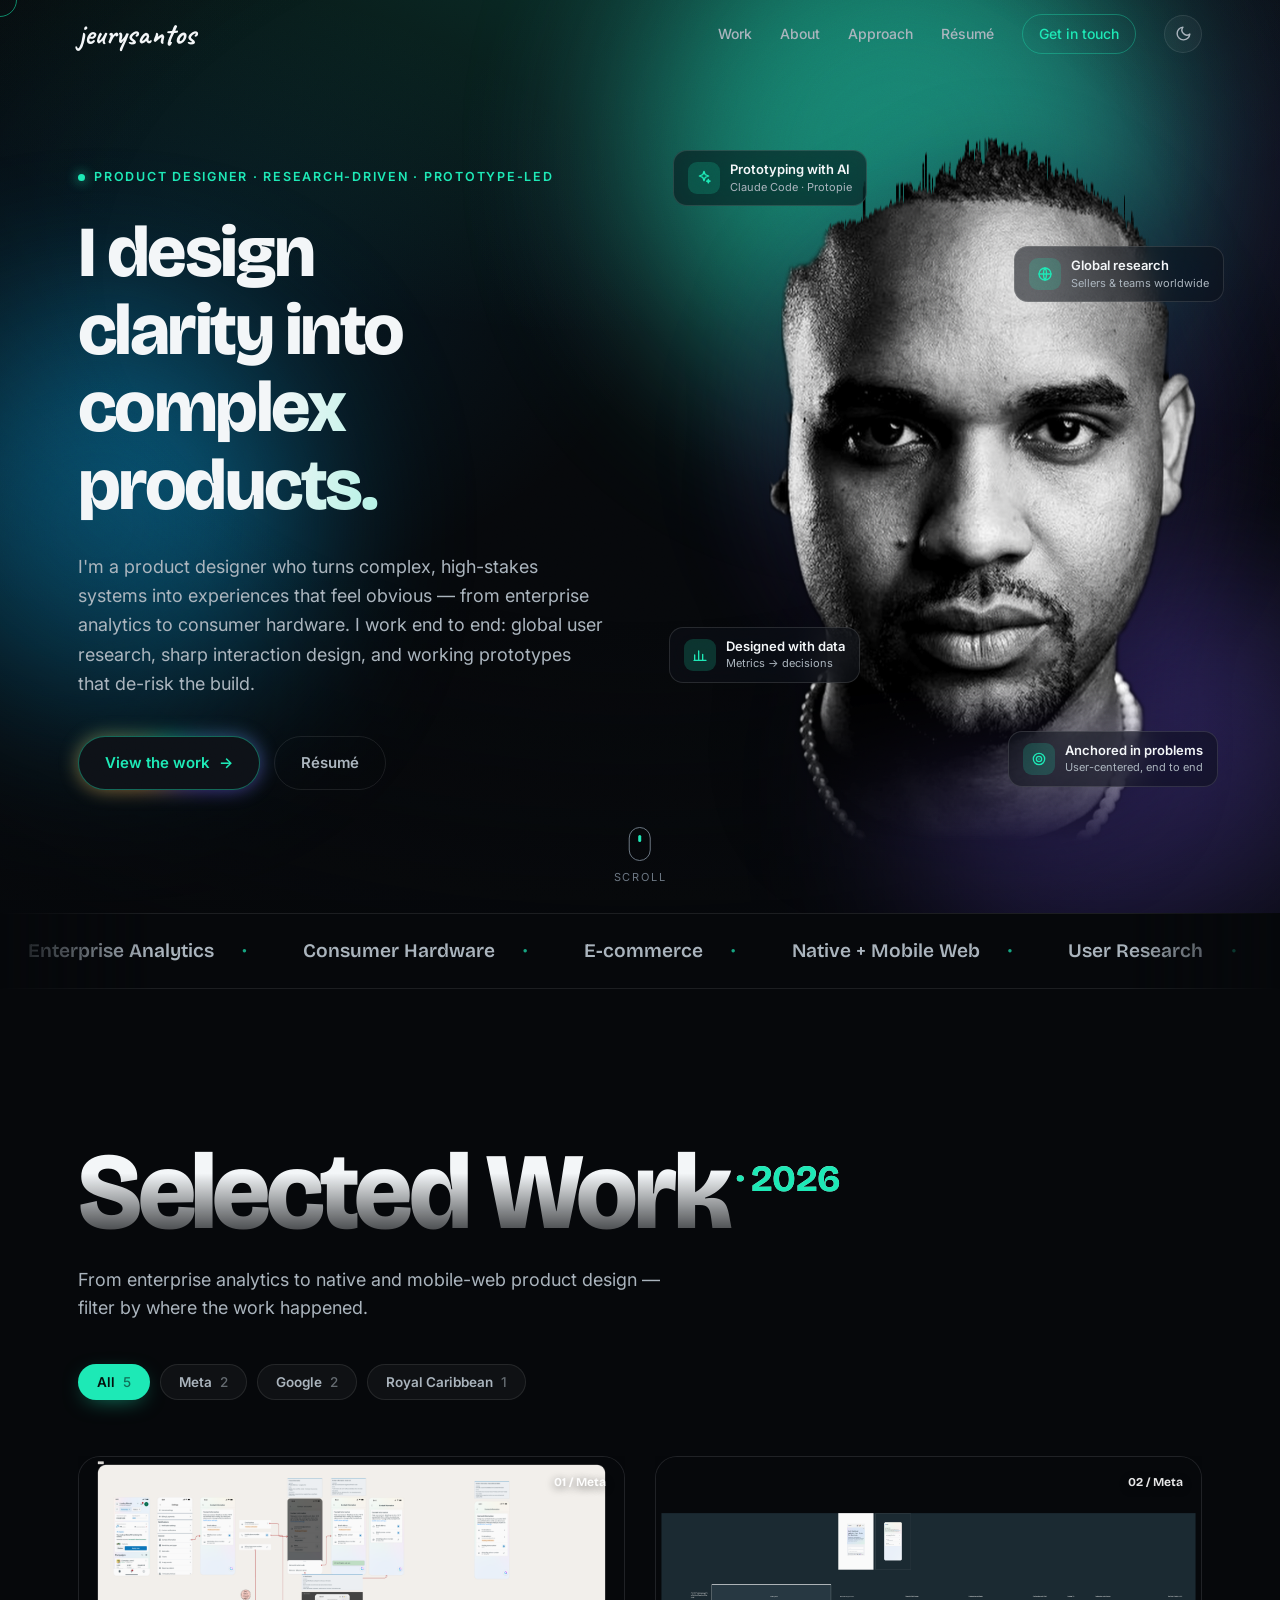
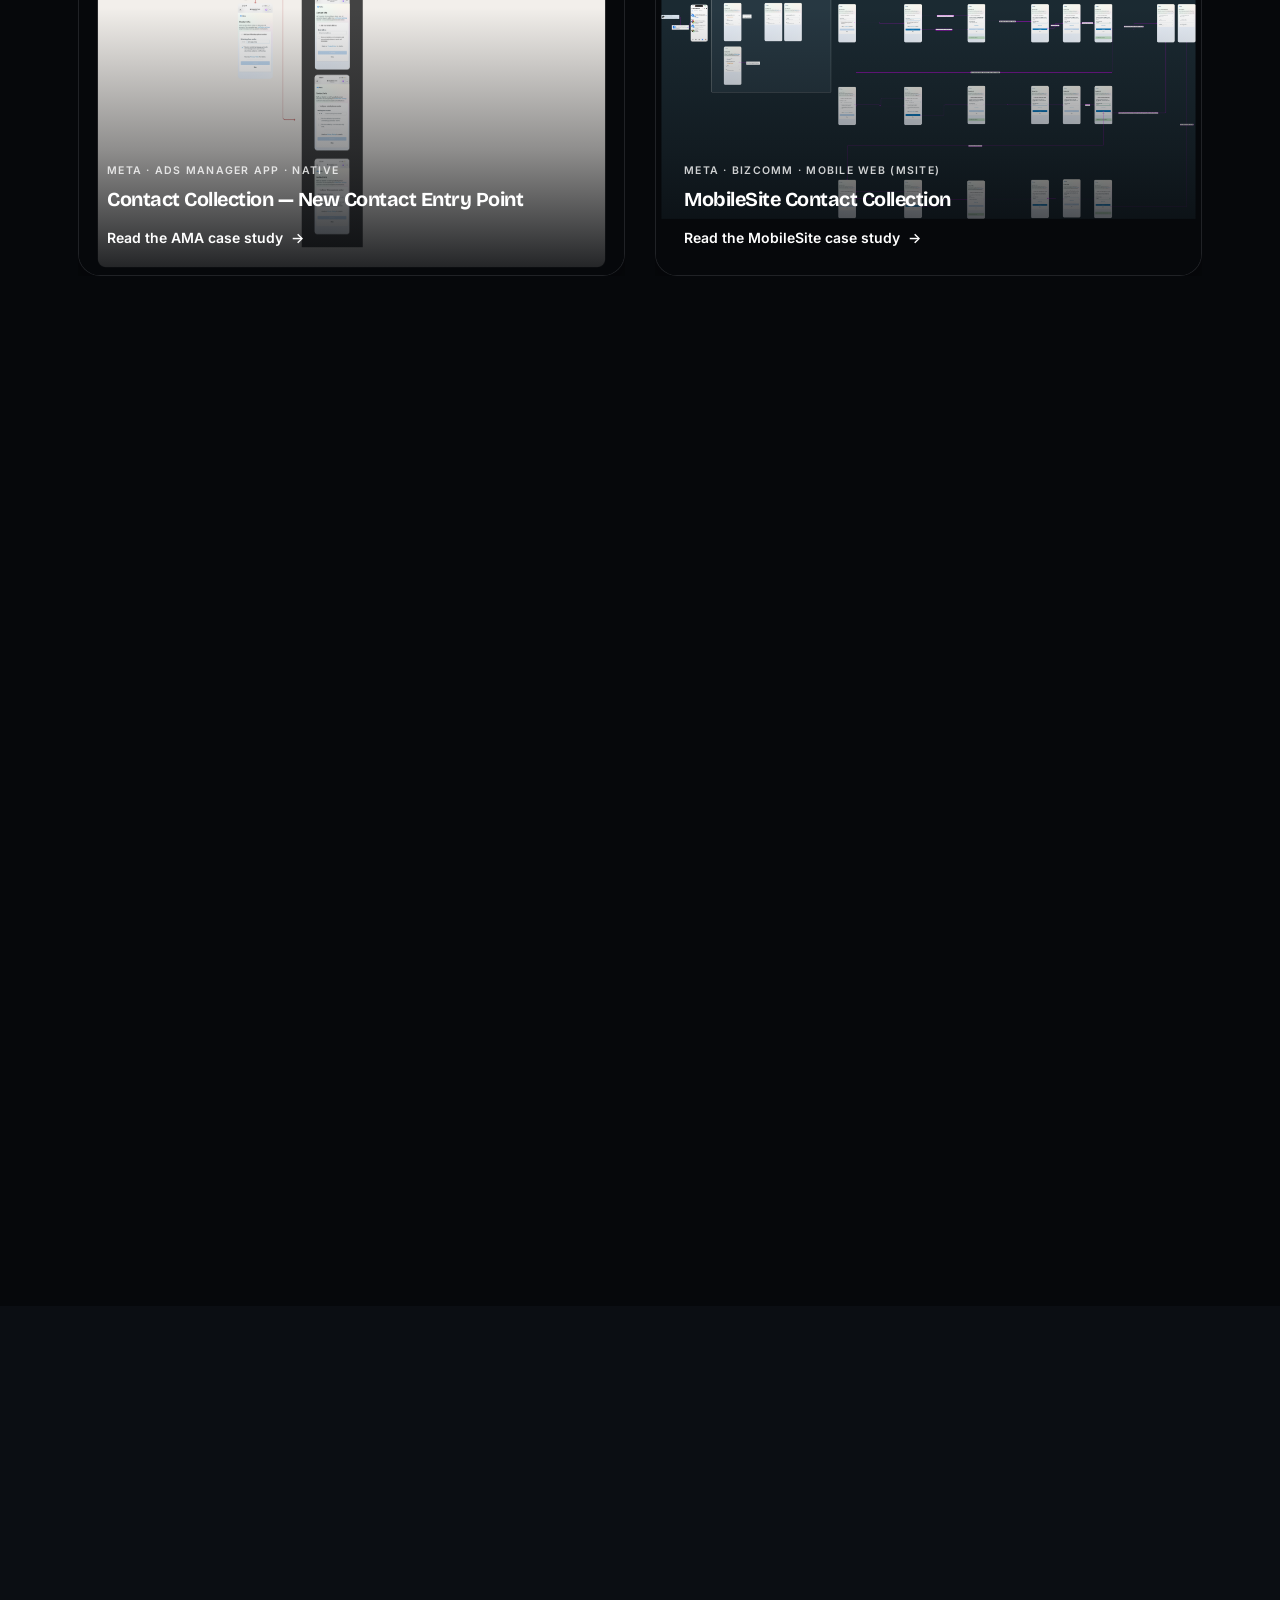
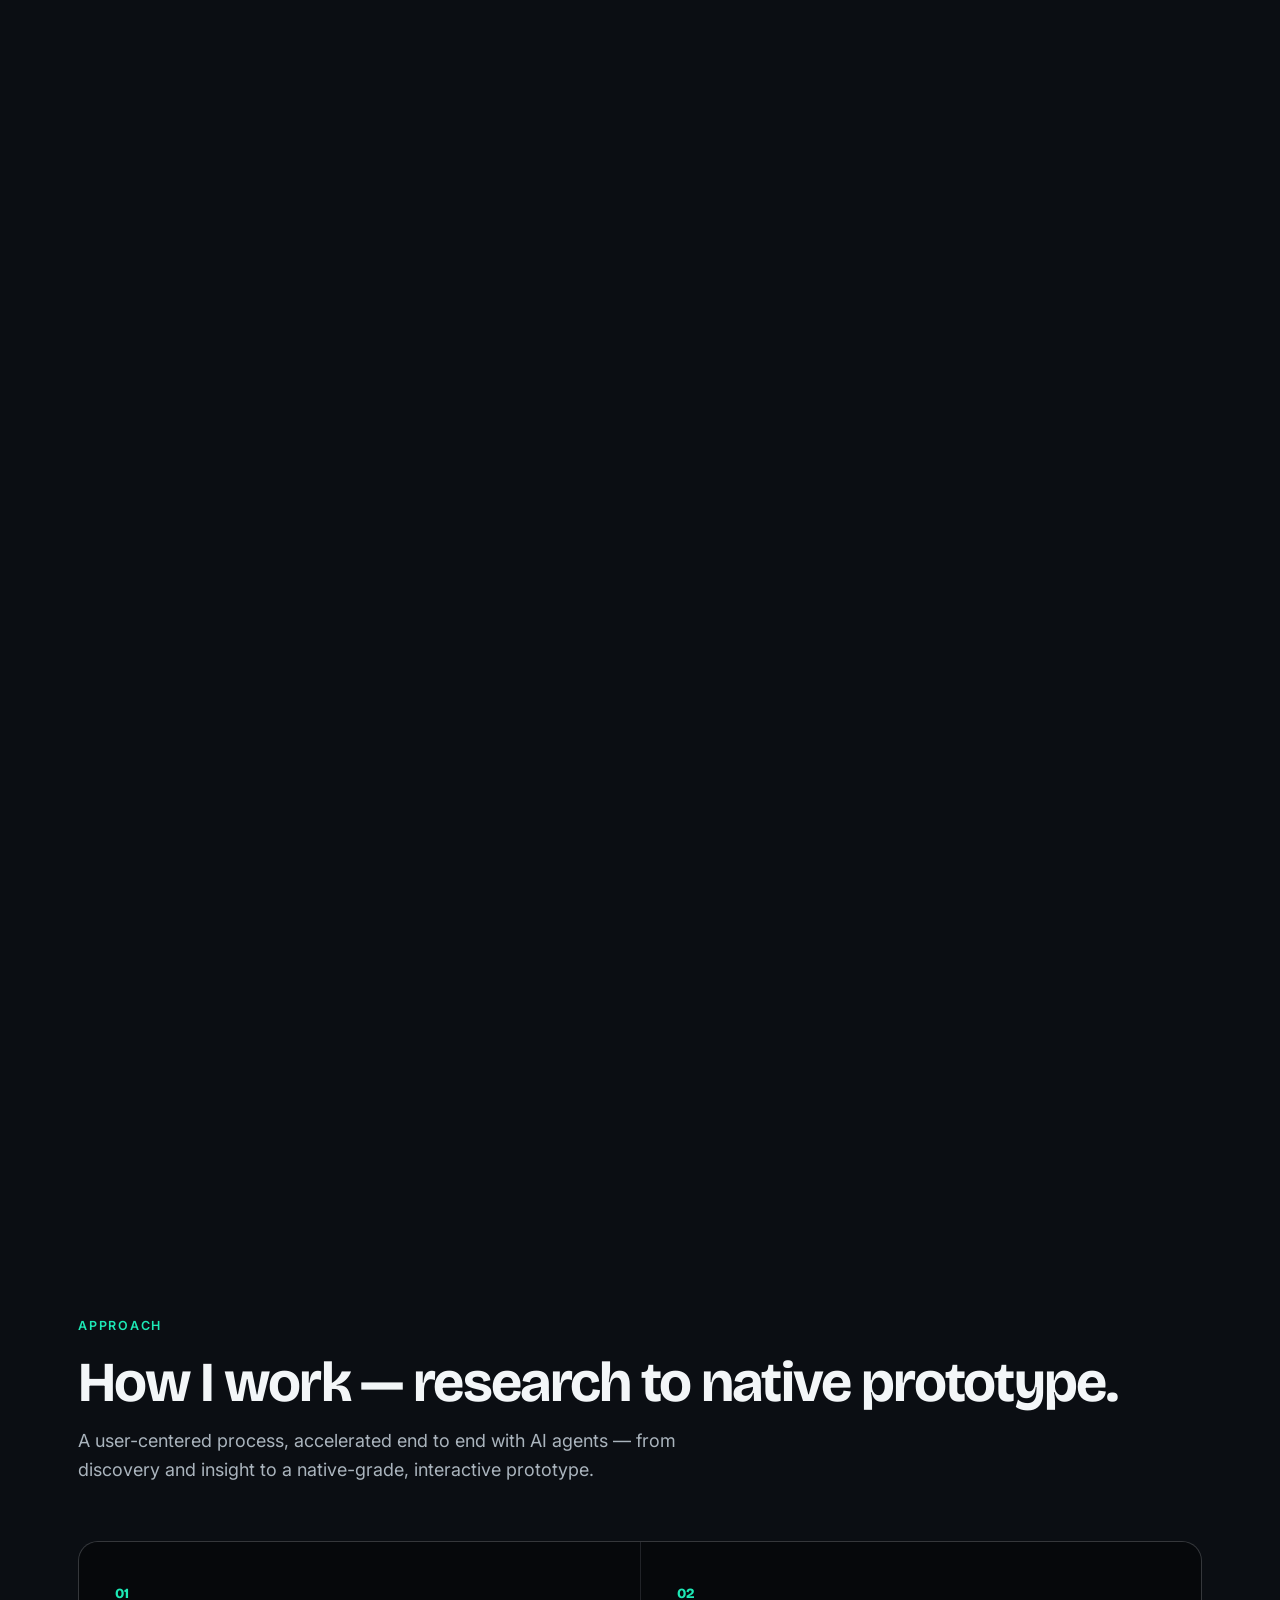
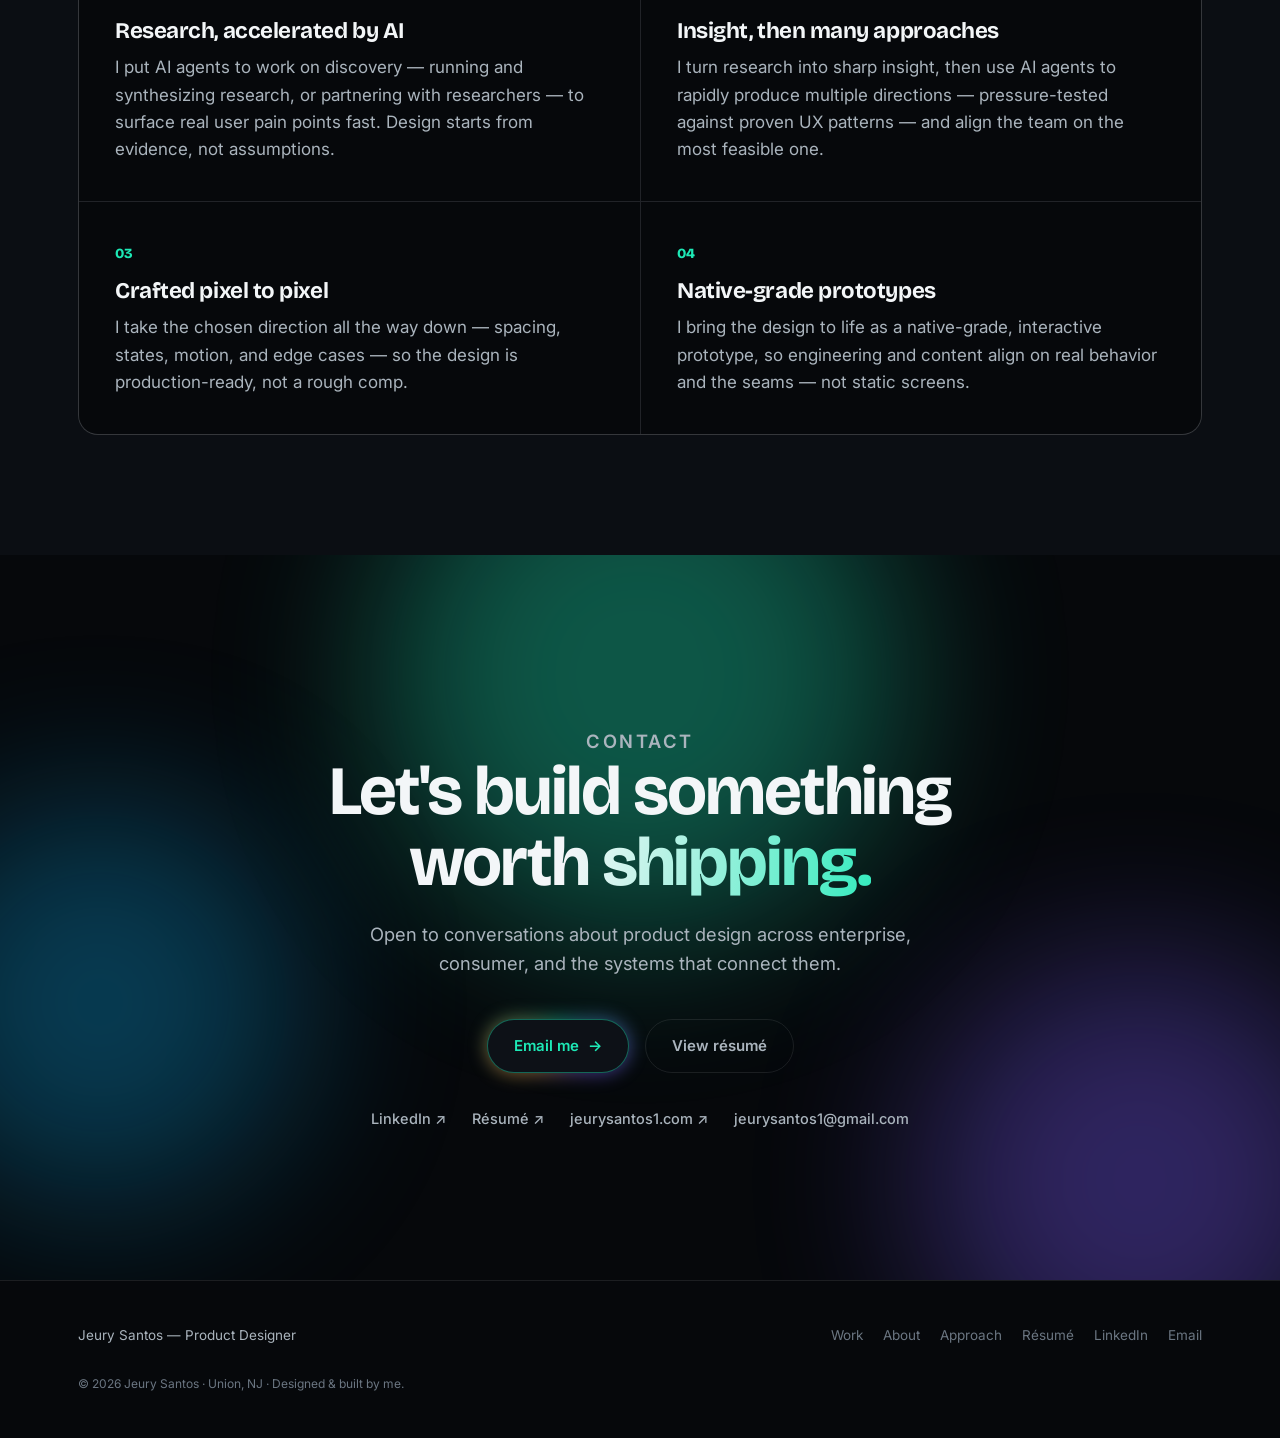
==== commit 1c876c00: "Add Pixel Tablet + Royal Caribbean case studies; wire remaining Selected Work cards - case-study/pix" ====
--- a/index.html
+++ b/index.html
@@ -484,30 +484,30 @@
       </article>
 
       <!-- GOOGLE 04 -->
-      <article class="case-card no-link" style="--cs:#34a853" data-company="google" data-reveal>
+      <article class="case-card" style="--cs:#34a853" data-company="google" data-href="case-study/pixel-tablet/index.html" data-title="Pixel Tablet" data-reveal>
         <span class="case-num">04 / Google</span>
-        <div class="media media-ph"><span class="mono">Pixel<br>Tablet</span><span class="phtype">Consumer Hardware</span></div>
+        <div class="media media-contain"><img src="case-study/pixel-tablet/images/s13_1.png" alt="Pixel Tablet settings redesign"/></div>
         <div class="body">
-          <p class="case-teaser">Features that made a new device feel instantly familiar.</p>
-          <p class="case-tag">Google · Consumer Hardware</p>
-          <h3>Google Pixel Tablet — Features &amp; Share System</h3>
-          <p class="case-desc">Designed and shipped features for the Pixel Tablet — a 25% reduction in time on task and a 20% lift in task success — and carried a share-notification system from concept and research to a full PRD with senior stakeholder buy-in.</p>
+          <p class="case-teaser">Settings that surface, not bury.</p>
+          <p class="case-tag">Google · Pixel Tablet · Consumer Hardware</p>
+          <h3>Pixel Tablet — Settings Navigation</h3>
+          <p class="case-desc">Flattened a 300+ page settings hierarchy into a discoverable, two-pane experience — a 25% reduction in time on task and a 20% lift in task success — plus a share-notification severity system taken from research to PRD.</p>
           <div class="case-chips"><span>Interaction design</span><span>UX research</span><span>PRD</span></div>
-          <span class="case-soon">Case study in progress</span>
+          <span class="case-link">Read the case study <span class="arrow">→</span></span>
         </div>
       </article>
 
       <!-- ROYAL CARIBBEAN 05 -->
-      <article class="case-card no-link" style="--cs:#1f86e0" data-company="royal" data-reveal>
+      <article class="case-card" style="--cs:#1f86e0" data-company="royal" data-href="case-study/royal-caribbean/index.html" data-title="Royal Caribbean" data-reveal>
         <span class="case-num">05 / RCCL</span>
-        <div class="media media-ph"><span class="mono">Royal<br>Caribbean</span><span class="phtype">E-commerce</span></div>
+        <div class="media media-contain"><img src="case-study/royal-caribbean/images/s60_0.png" alt="Royal Caribbean design system component canvas"/></div>
         <div class="body">
-          <p class="case-teaser">Components and prototypes for booking at sea-scale.</p>
-          <p class="case-tag">Royal Caribbean · E-commerce</p>
-          <h3>RCCL Web — Components &amp; Prototypes</h3>
-          <p class="case-desc">Built user-focused web components and interactive prototypes (Protopie, Principle) for Royal Caribbean's e-commerce site, and contributed to style guides and a design system that kept the platform visually consistent across digital surfaces.</p>
-          <div class="case-chips"><span>Design systems</span><span>Prototyping</span><span>Web UI</span></div>
-          <span class="case-soon">Case study in progress</span>
+          <p class="case-teaser">A design system built to scale.</p>
+          <p class="case-tag">Royal Caribbean · e-Commerce · Design System</p>
+          <h3>Royal Caribbean — e-Commerce Design System</h3>
+          <p class="case-desc">Evolved a legacy design system into a modern, scalable, multi-brand system — owning core components end to end in Figma and Storybook, with governance and accessibility baked into the workflow.</p>
+          <div class="case-chips"><span>Design systems</span><span>Governance</span><span>Accessibility</span></div>
+          <span class="case-link">Read the case study <span class="arrow">→</span></span>
         </div>
       </article>
     </div>
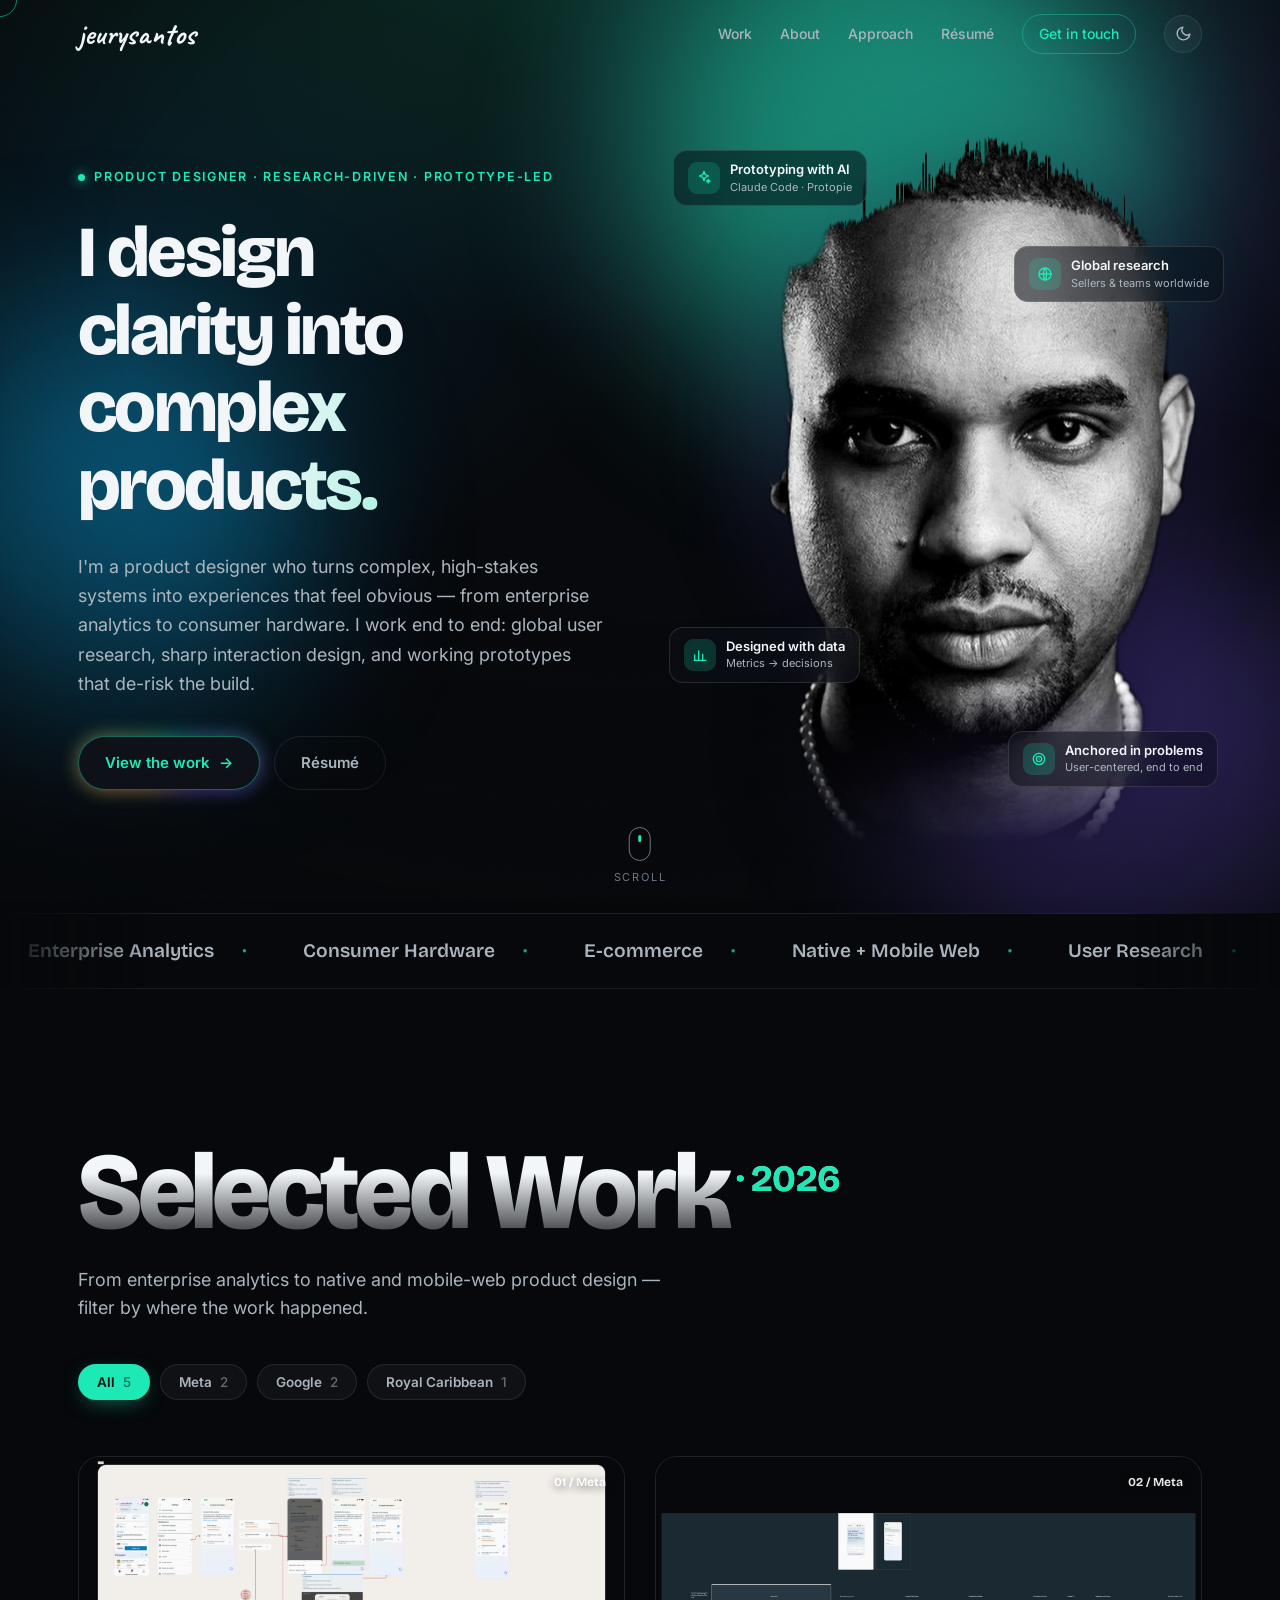
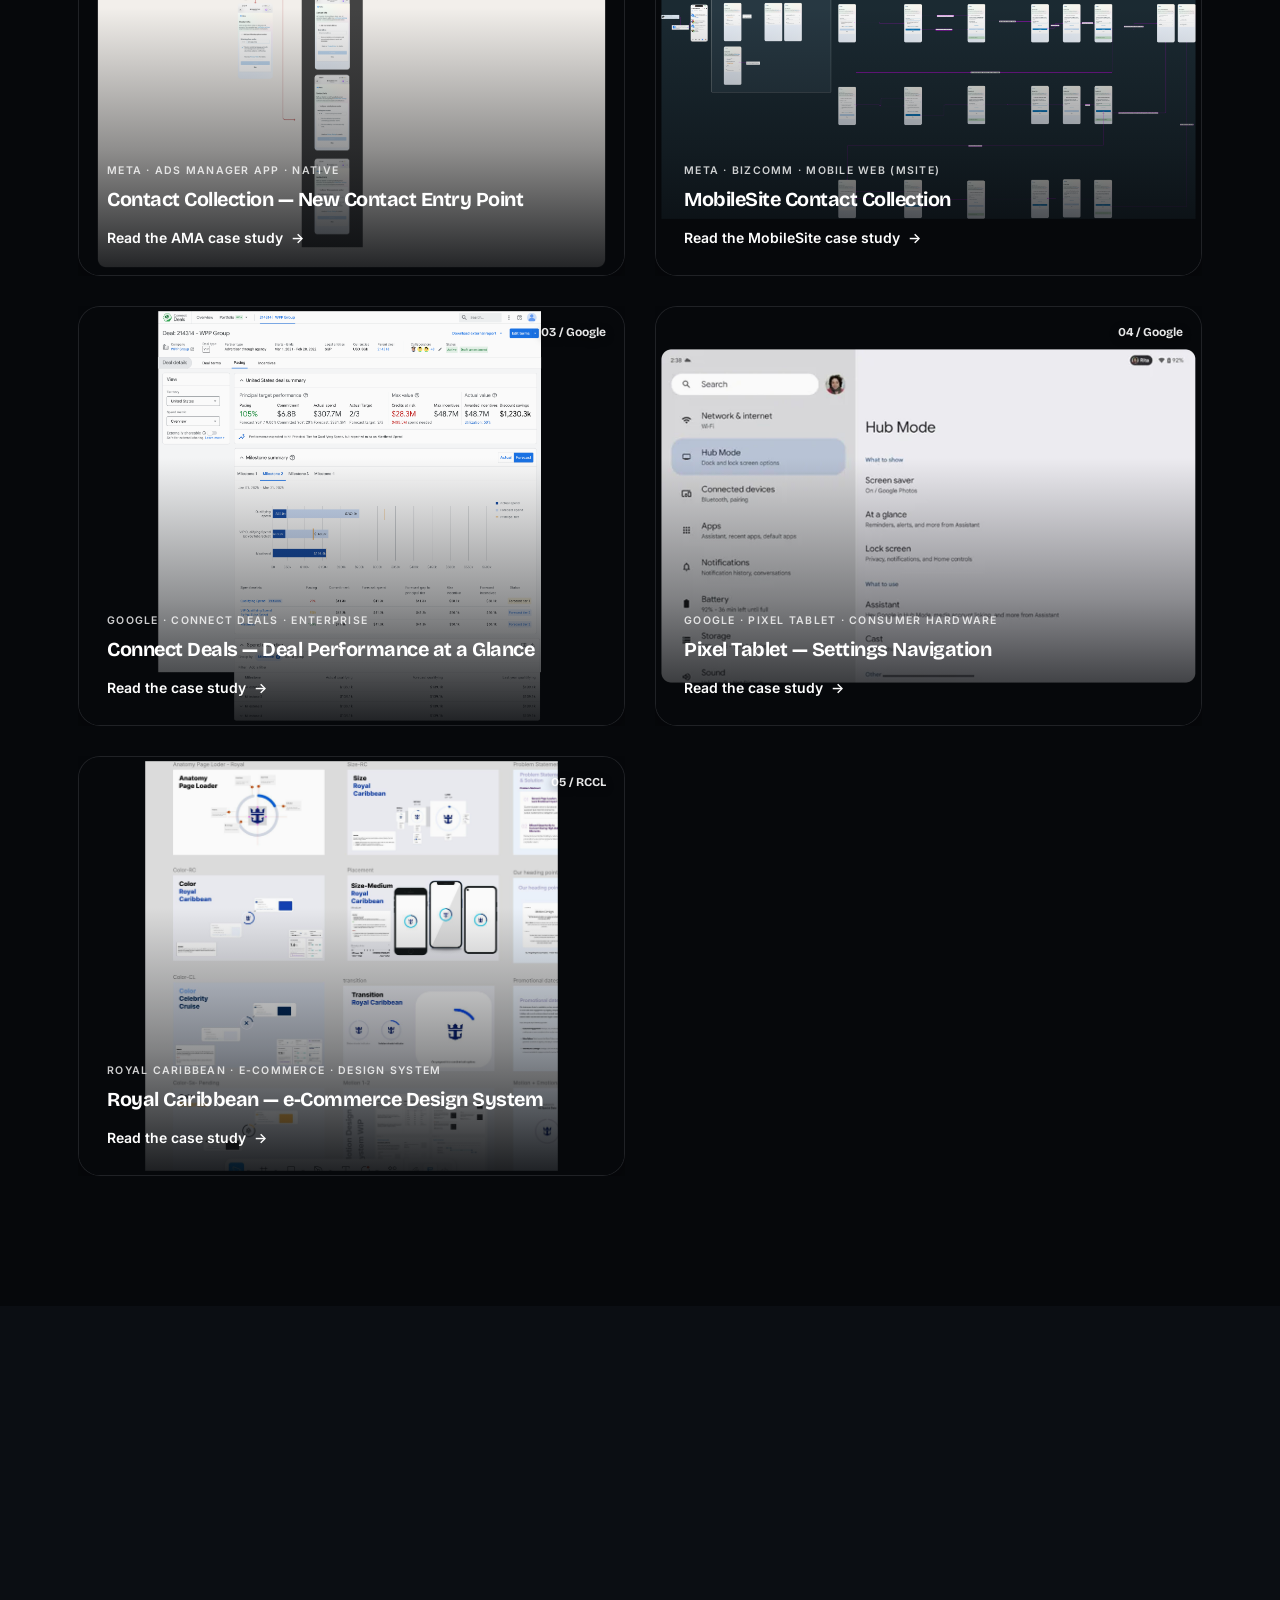
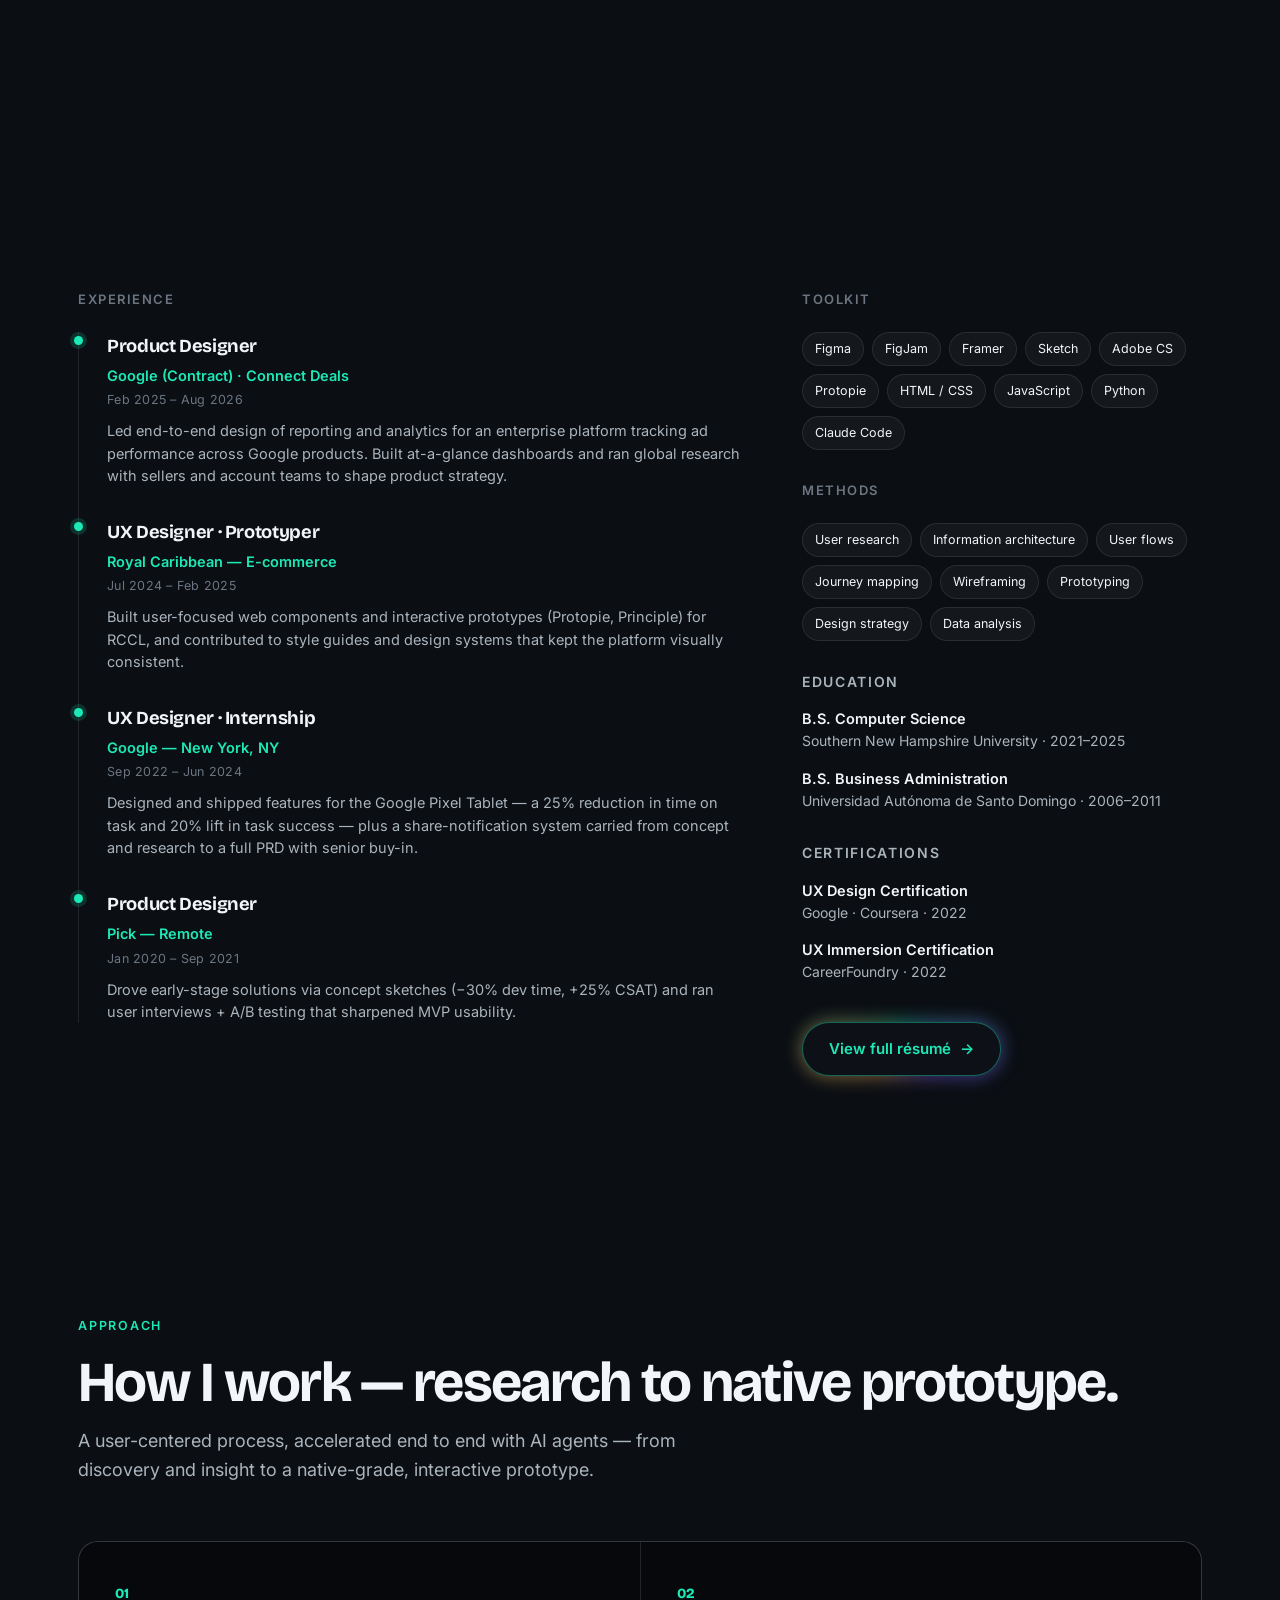
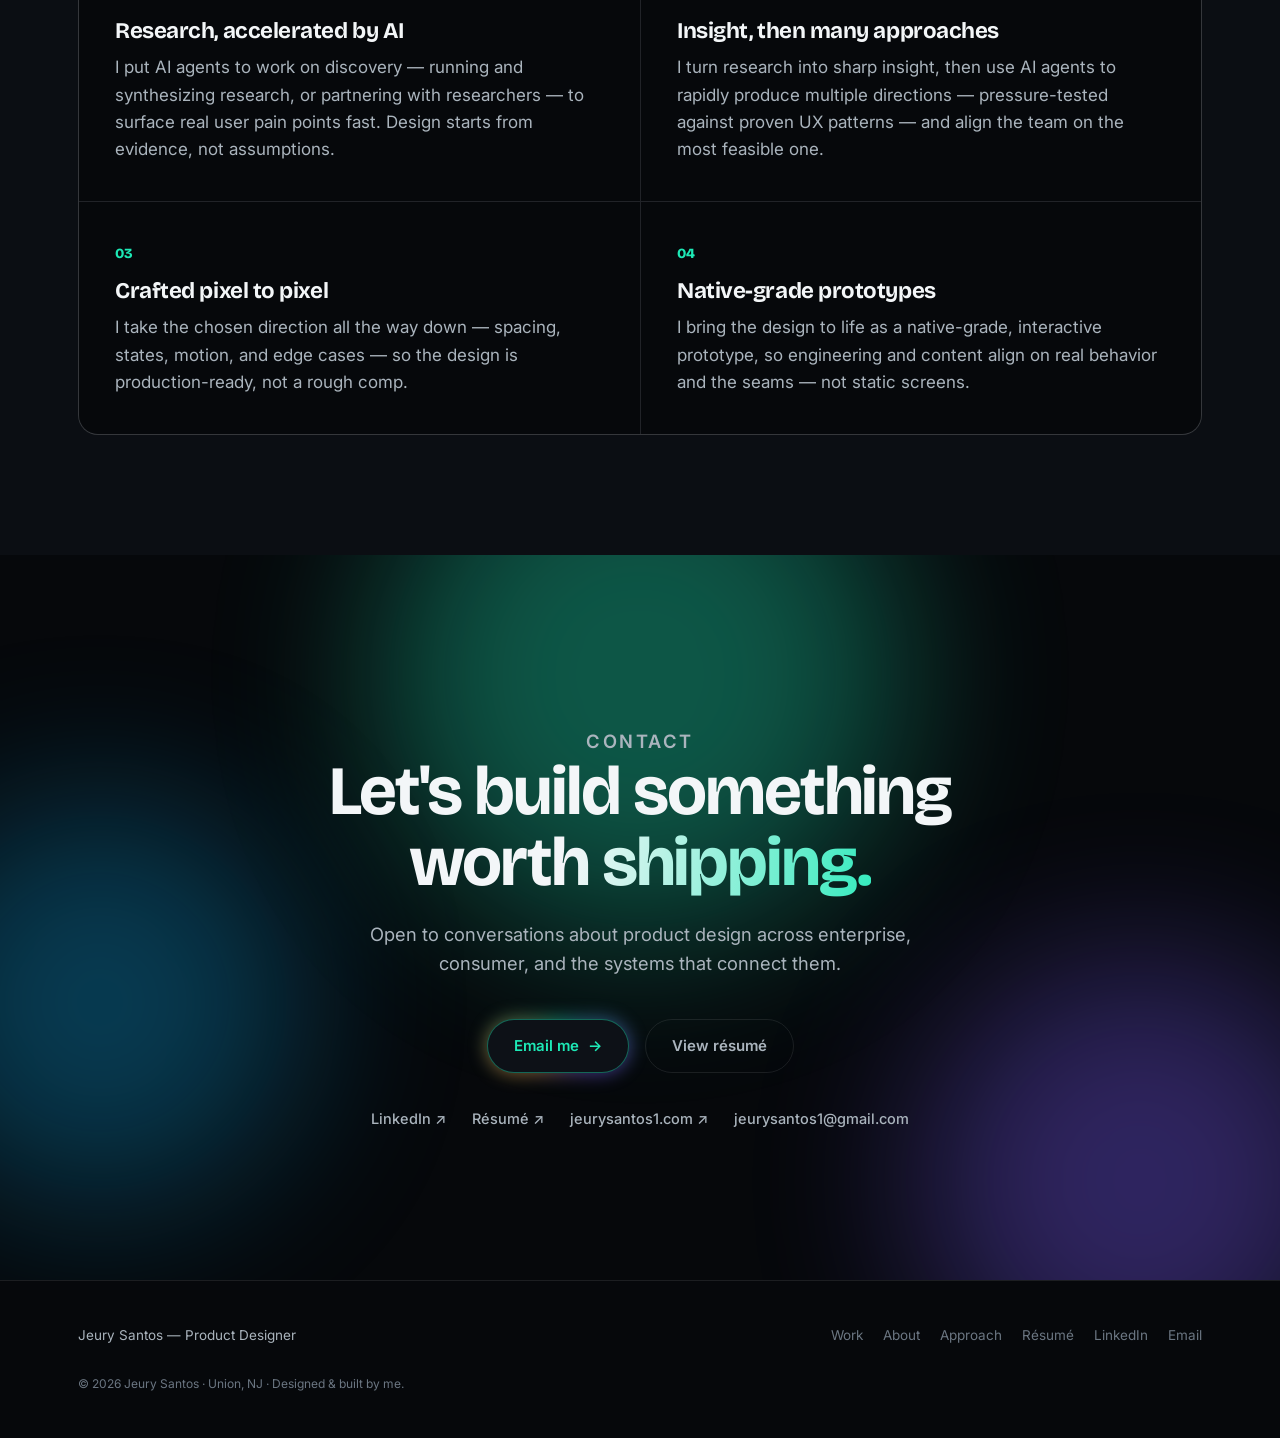
==== commit 55618dcf: "Connect Deals: use clean final-design dashboard image (hero, after, final design, card)" ====
--- a/index.html
+++ b/index.html
@@ -472,7 +472,7 @@
       <!-- GOOGLE 03 -->
       <article class="case-card" style="--cs:#4285f4" data-company="google" data-href="case-study/connect-deals/index.html" data-title="Connect Deals" data-reveal>
         <span class="case-num">03 / Google</span>
-        <div class="media media-contain"><img src="case-study/connect-deals/images/s19_0.png" alt="Connect Deals reporting dashboard"/></div>
+        <div class="media media-contain"><img src="case-study/connect-deals/images/final-design.png" alt="Connect Deals reporting dashboard"/></div>
         <div class="body">
           <p class="case-teaser">At-a-glance dashboards that turn ad performance into decisions.</p>
           <p class="case-tag">Google · Connect Deals · Enterprise</p>
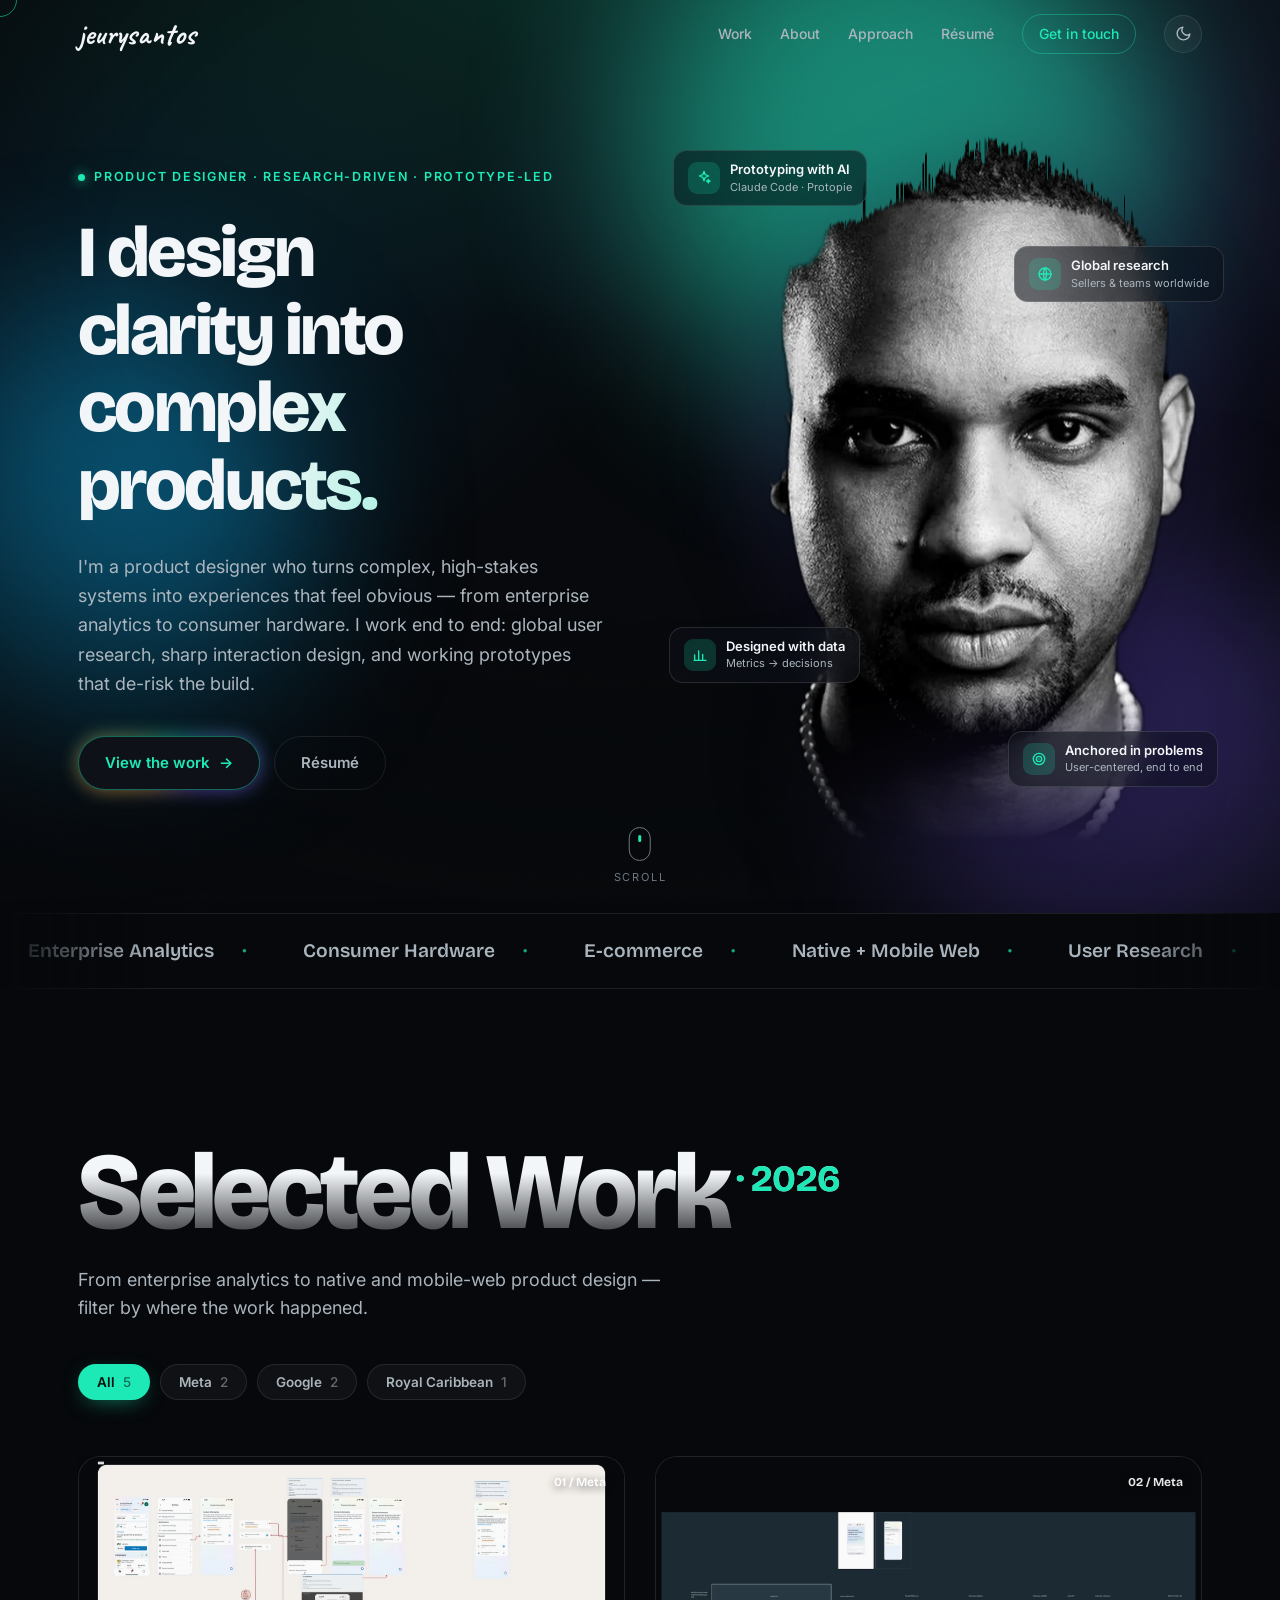
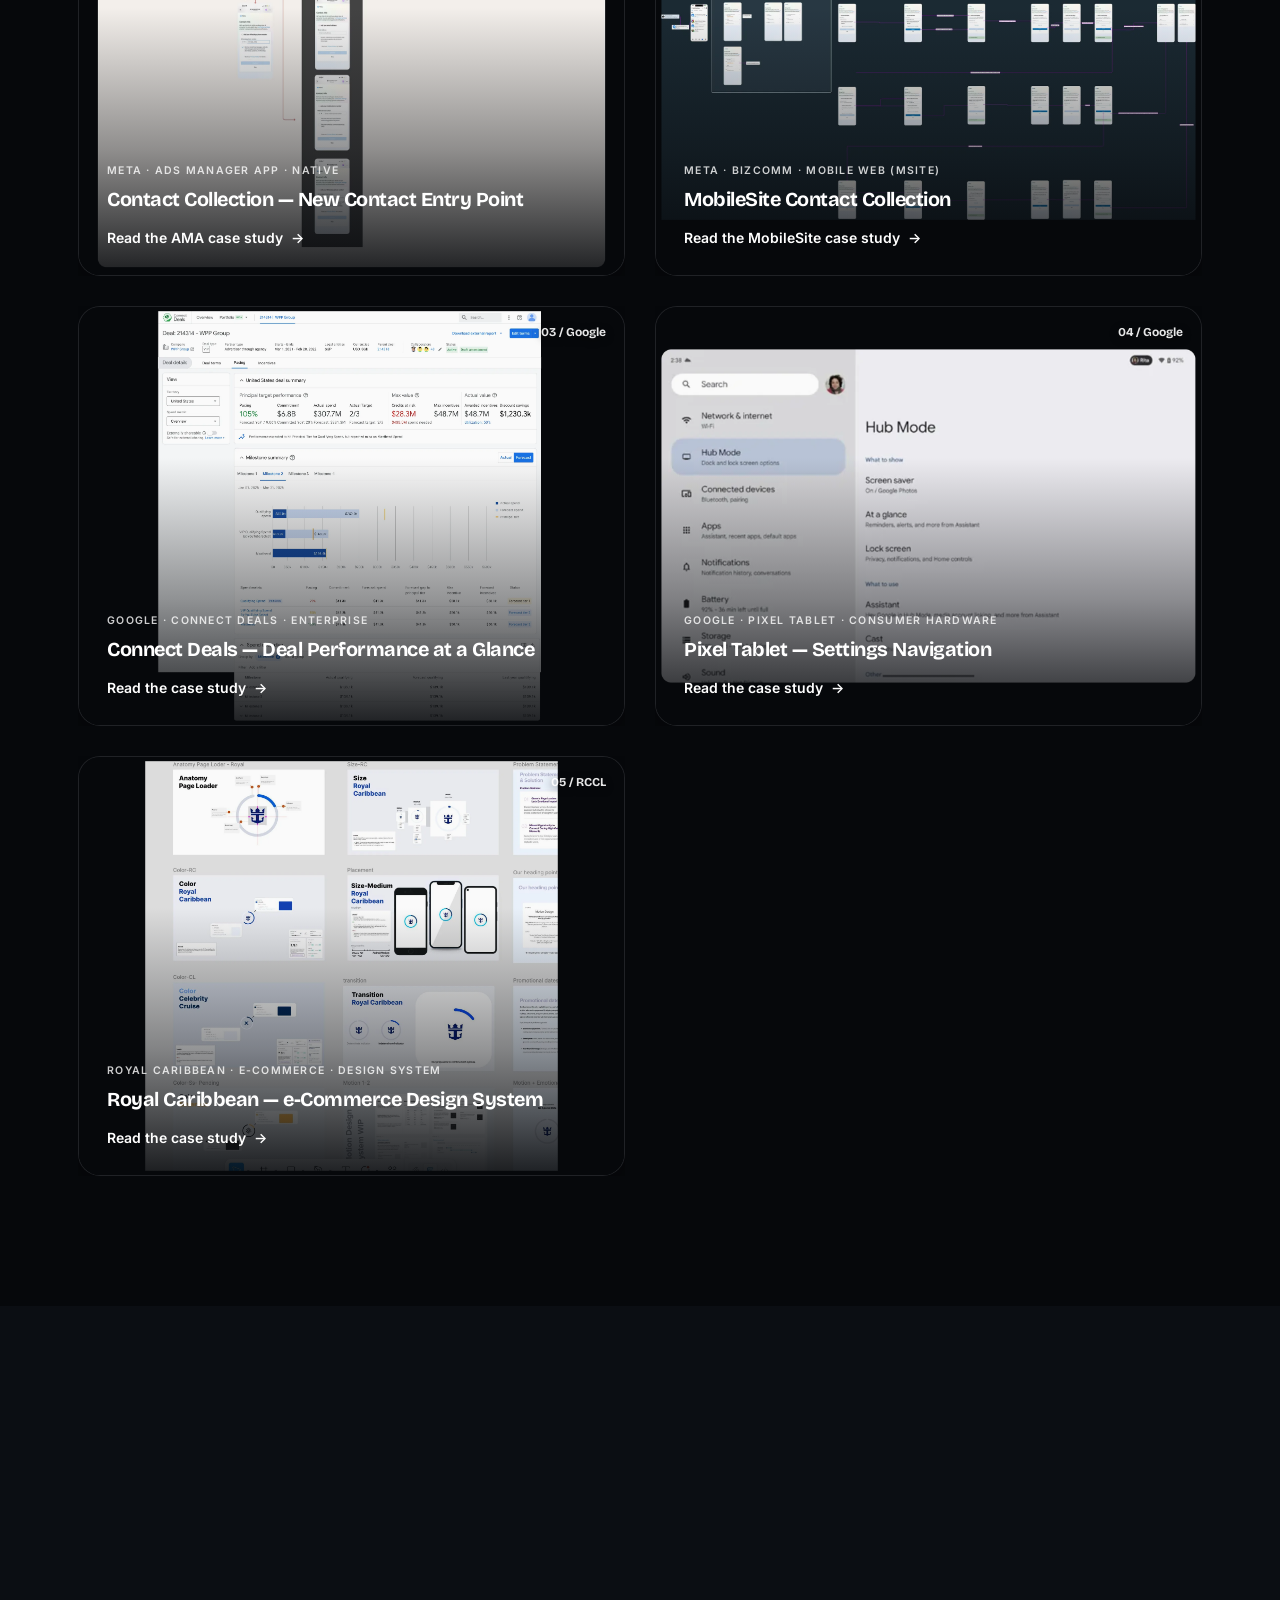
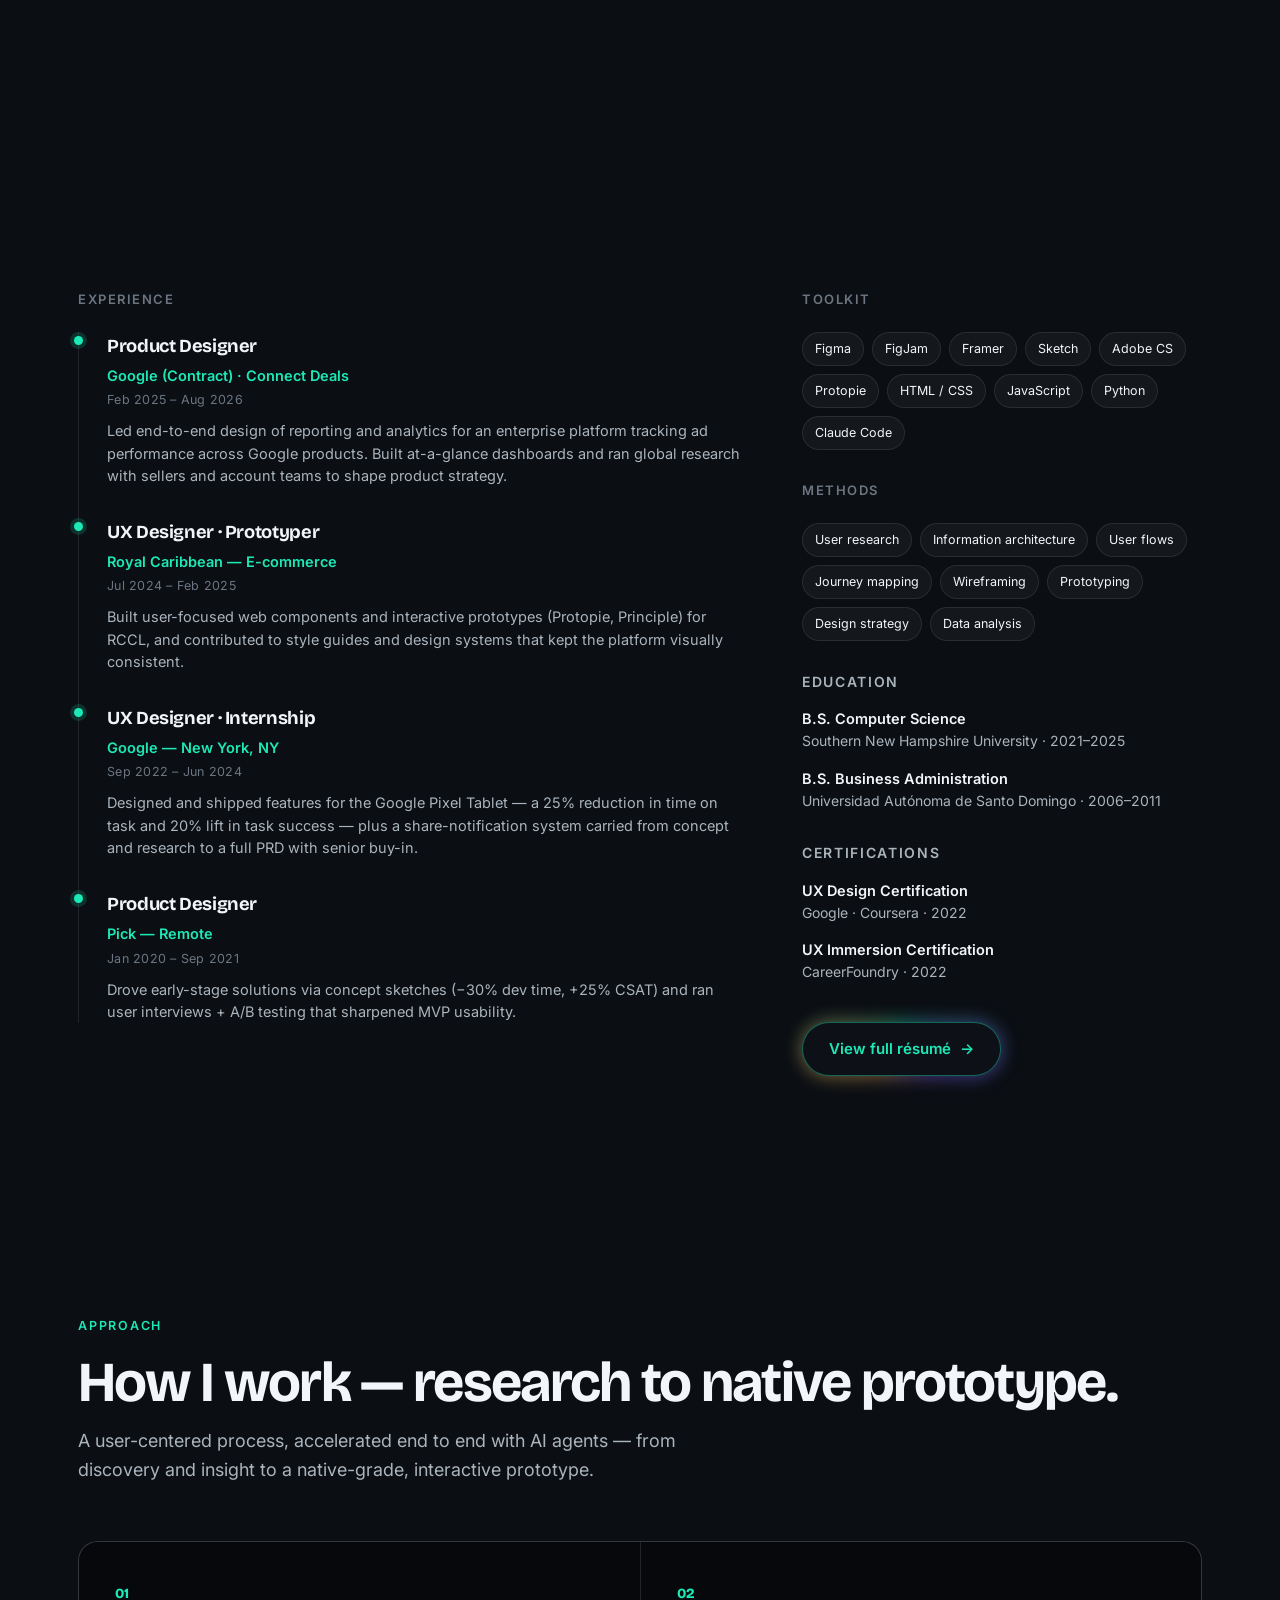
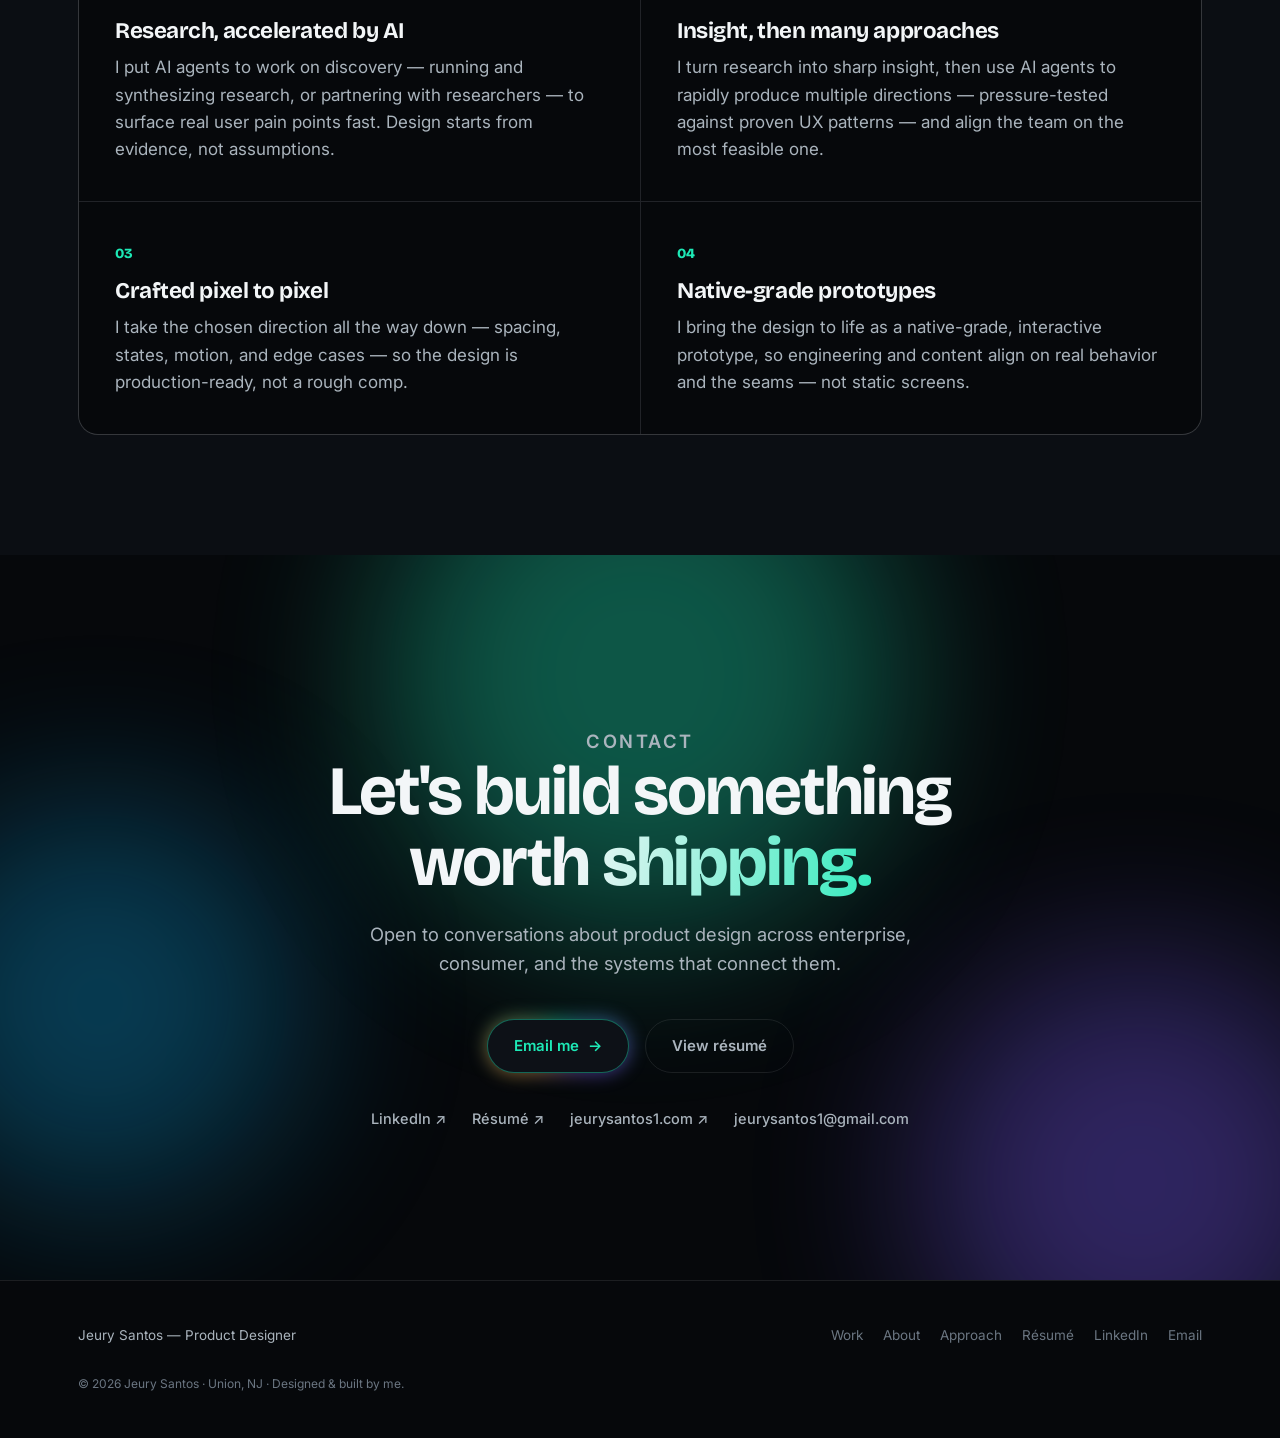
==== commit 871c040d: "Perf: convert all case-study/portrait images to WebP (7.4MB -> 1.3MB); update all references" ====
--- a/index.html
+++ b/index.html
@@ -406,7 +406,7 @@
     </div>
     <div class="hero-visual">
       <div class="portrait-wrap" data-parallax="0.03">
-        <div class="portrait"><img src="portrait.png" alt="Jeury Santos"/></div>
+        <div class="portrait"><img src="portrait.webp" alt="Jeury Santos"/></div>
       </div>
       <div class="vfloat vf-1" aria-hidden="true"><span class="ico"><svg viewBox="0 0 24 24"><path d="M12 2l1.9 5.1L19 9l-5.1 1.9L12 16l-1.9-5.1L5 9l5.1-1.9z"/><path d="M18.5 14l.7 2 2 .7-2 .7-.7 2-.7-2-2-.7 2-.7z"/></svg></span><div><div class="t1">Prototyping with AI</div><div class="t2">Claude Code · Protopie</div></div></div>
       <div class="vfloat vf-2" aria-hidden="true"><span class="ico"><svg viewBox="0 0 24 24"><circle cx="12" cy="12" r="9"/><path d="M3 12h18"/><path d="M12 3c3 3 3 15 0 18M12 3c-3 3-3 15 0 18"/></svg></span><div><div class="t1">Global research</div><div class="t2">Sellers &amp; teams worldwide</div></div></div>
@@ -444,7 +444,7 @@
       <!-- META 01 -->
       <article class="case-card" style="--cs:var(--cs-ama)" data-company="meta" data-href="case-study/index.html" data-title="AMA Contact Collection" data-reveal>
         <span class="case-num">01 / Meta</span>
-        <div class="media media-contain"><img src="case-study/images/flow-overview.png" alt="AMA contact collection flow overview"/></div>
+        <div class="media media-contain"><img src="case-study/images/flow-overview.webp" alt="AMA contact collection flow overview"/></div>
         <div class="body">
           <p class="case-teaser">The native app is the durable host. The web view is a transient task.</p>
           <p class="case-tag">Meta · Ads Manager App · Native</p>
@@ -458,7 +458,7 @@
       <!-- META 02 -->
       <article class="case-card" style="--cs:var(--cs-mobile)" data-company="meta" data-href="case-study/mobilesite-case-study/index.html" data-title="MobileSite Contact Collection" data-reveal>
         <span class="case-num">02 / Meta</span>
-        <div class="media media-contain"><img src="case-study/mobilesite-case-study/images/flow-board.png" alt="MobileSite contact collection flow board"/></div>
+        <div class="media media-contain"><img src="case-study/mobilesite-case-study/images/flow-board.webp" alt="MobileSite contact collection flow board"/></div>
         <div class="body">
           <p class="case-teaser">Same story, other surface — the flow the native app hands off to.</p>
           <p class="case-tag">Meta · BizComm · Mobile Web (msite)</p>
@@ -472,7 +472,7 @@
       <!-- GOOGLE 03 -->
       <article class="case-card" style="--cs:#4285f4" data-company="google" data-href="case-study/connect-deals/index.html" data-title="Connect Deals" data-reveal>
         <span class="case-num">03 / Google</span>
-        <div class="media media-contain"><img src="case-study/connect-deals/images/final-design.png" alt="Connect Deals reporting dashboard"/></div>
+        <div class="media media-contain"><img src="case-study/connect-deals/images/final-design.webp" alt="Connect Deals reporting dashboard"/></div>
         <div class="body">
           <p class="case-teaser">At-a-glance dashboards that turn ad performance into decisions.</p>
           <p class="case-tag">Google · Connect Deals · Enterprise</p>
@@ -486,7 +486,7 @@
       <!-- GOOGLE 04 -->
       <article class="case-card" style="--cs:#34a853" data-company="google" data-href="case-study/pixel-tablet/index.html" data-title="Pixel Tablet" data-reveal>
         <span class="case-num">04 / Google</span>
-        <div class="media media-contain"><img src="case-study/pixel-tablet/images/s13_1.png" alt="Pixel Tablet settings redesign"/></div>
+        <div class="media media-contain"><img src="case-study/pixel-tablet/images/s13_1.webp" alt="Pixel Tablet settings redesign"/></div>
         <div class="body">
           <p class="case-teaser">Settings that surface, not bury.</p>
           <p class="case-tag">Google · Pixel Tablet · Consumer Hardware</p>
@@ -500,7 +500,7 @@
       <!-- ROYAL CARIBBEAN 05 -->
       <article class="case-card" style="--cs:#1f86e0" data-company="royal" data-href="case-study/royal-caribbean/index.html" data-title="Royal Caribbean" data-reveal>
         <span class="case-num">05 / RCCL</span>
-        <div class="media media-contain"><img src="case-study/royal-caribbean/images/s60_0.png" alt="Royal Caribbean design system component canvas"/></div>
+        <div class="media media-contain"><img src="case-study/royal-caribbean/images/s60_0.webp" alt="Royal Caribbean design system component canvas"/></div>
         <div class="body">
           <p class="case-teaser">A design system built to scale.</p>
           <p class="case-tag">Royal Caribbean · e-Commerce · Design System</p>
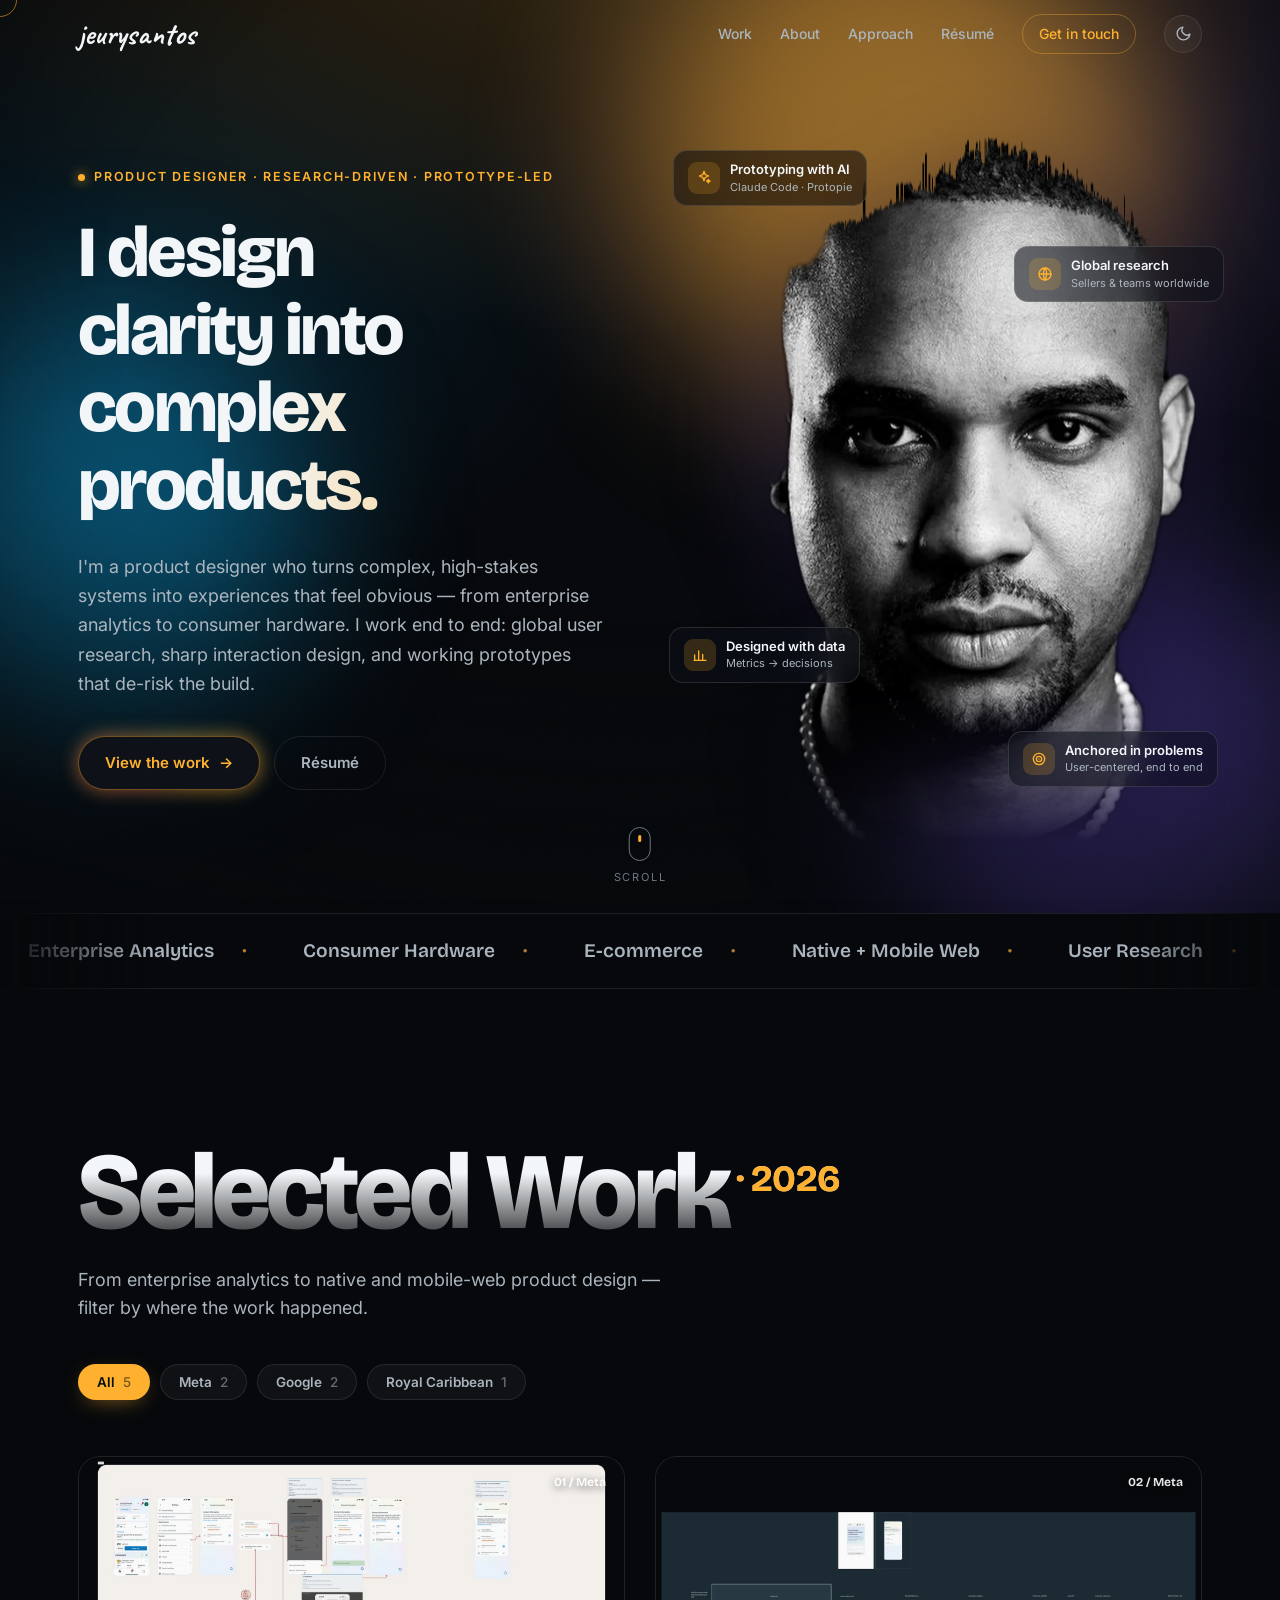
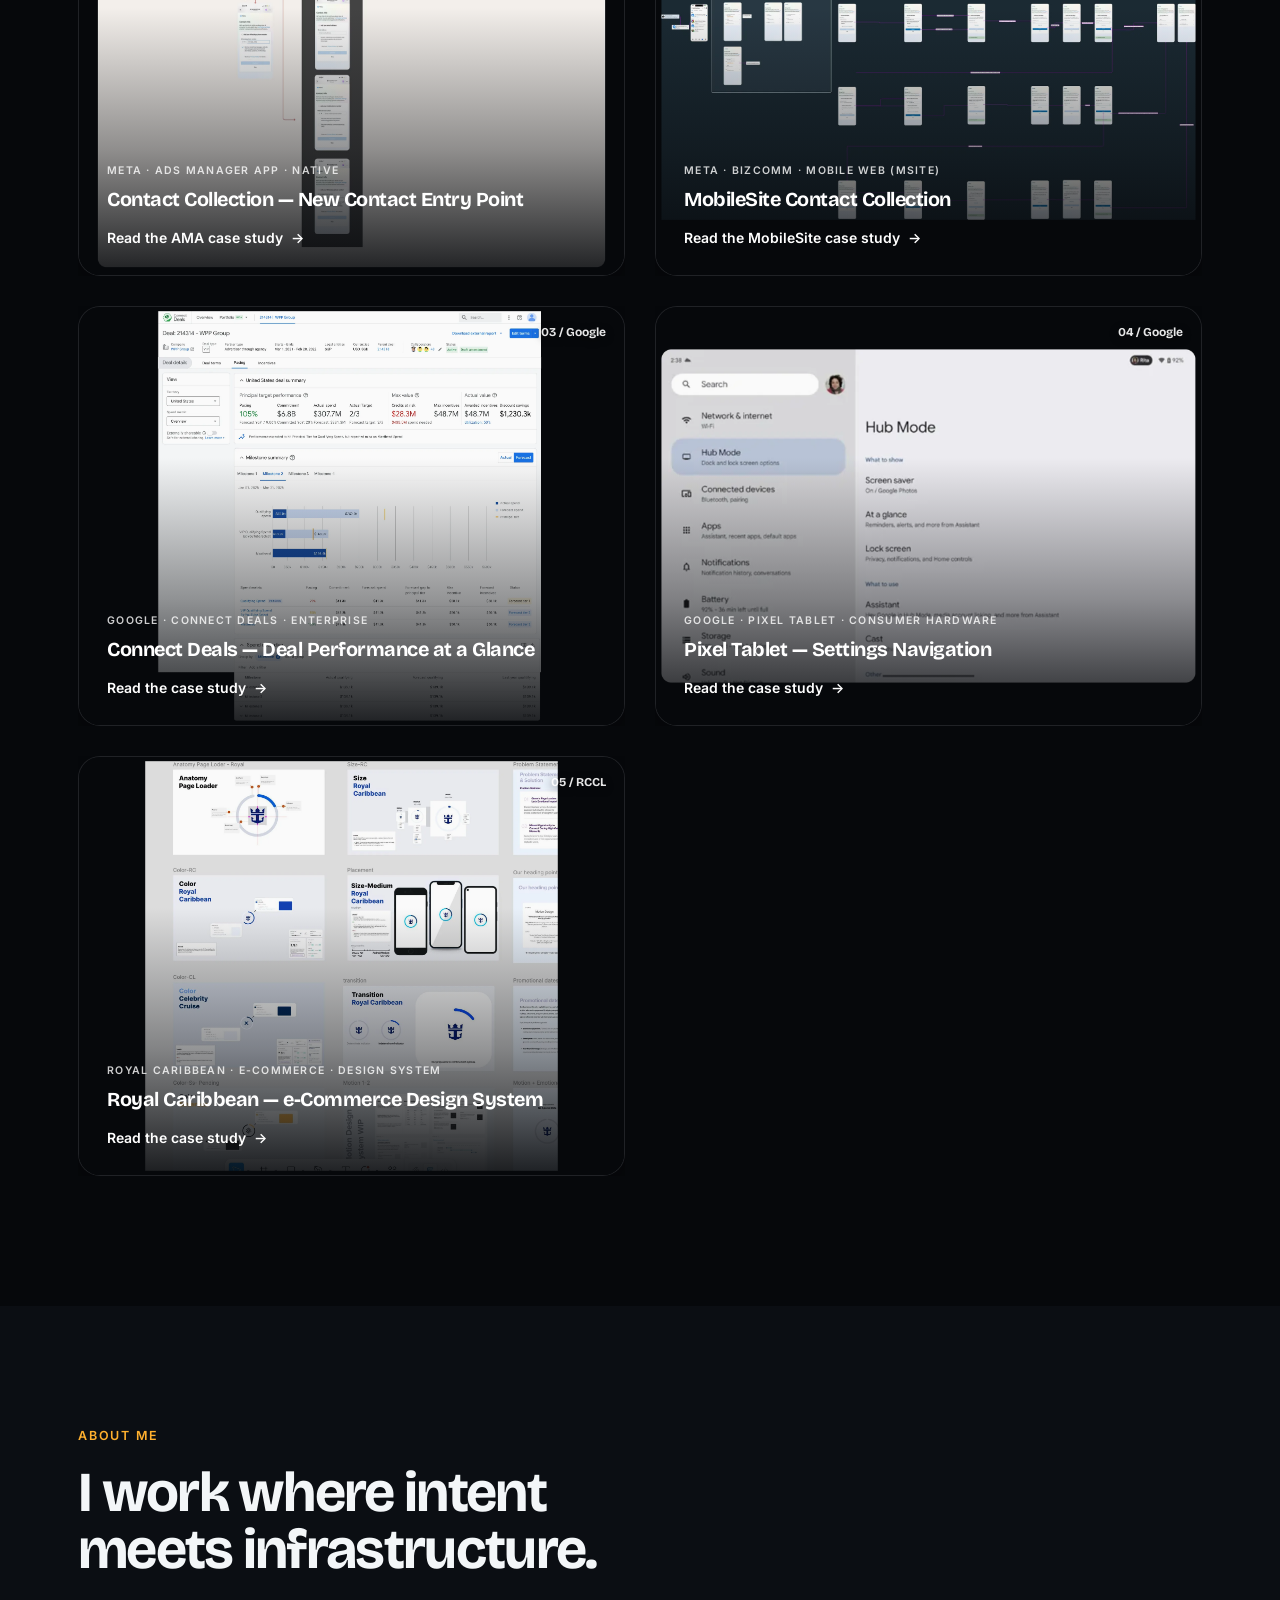
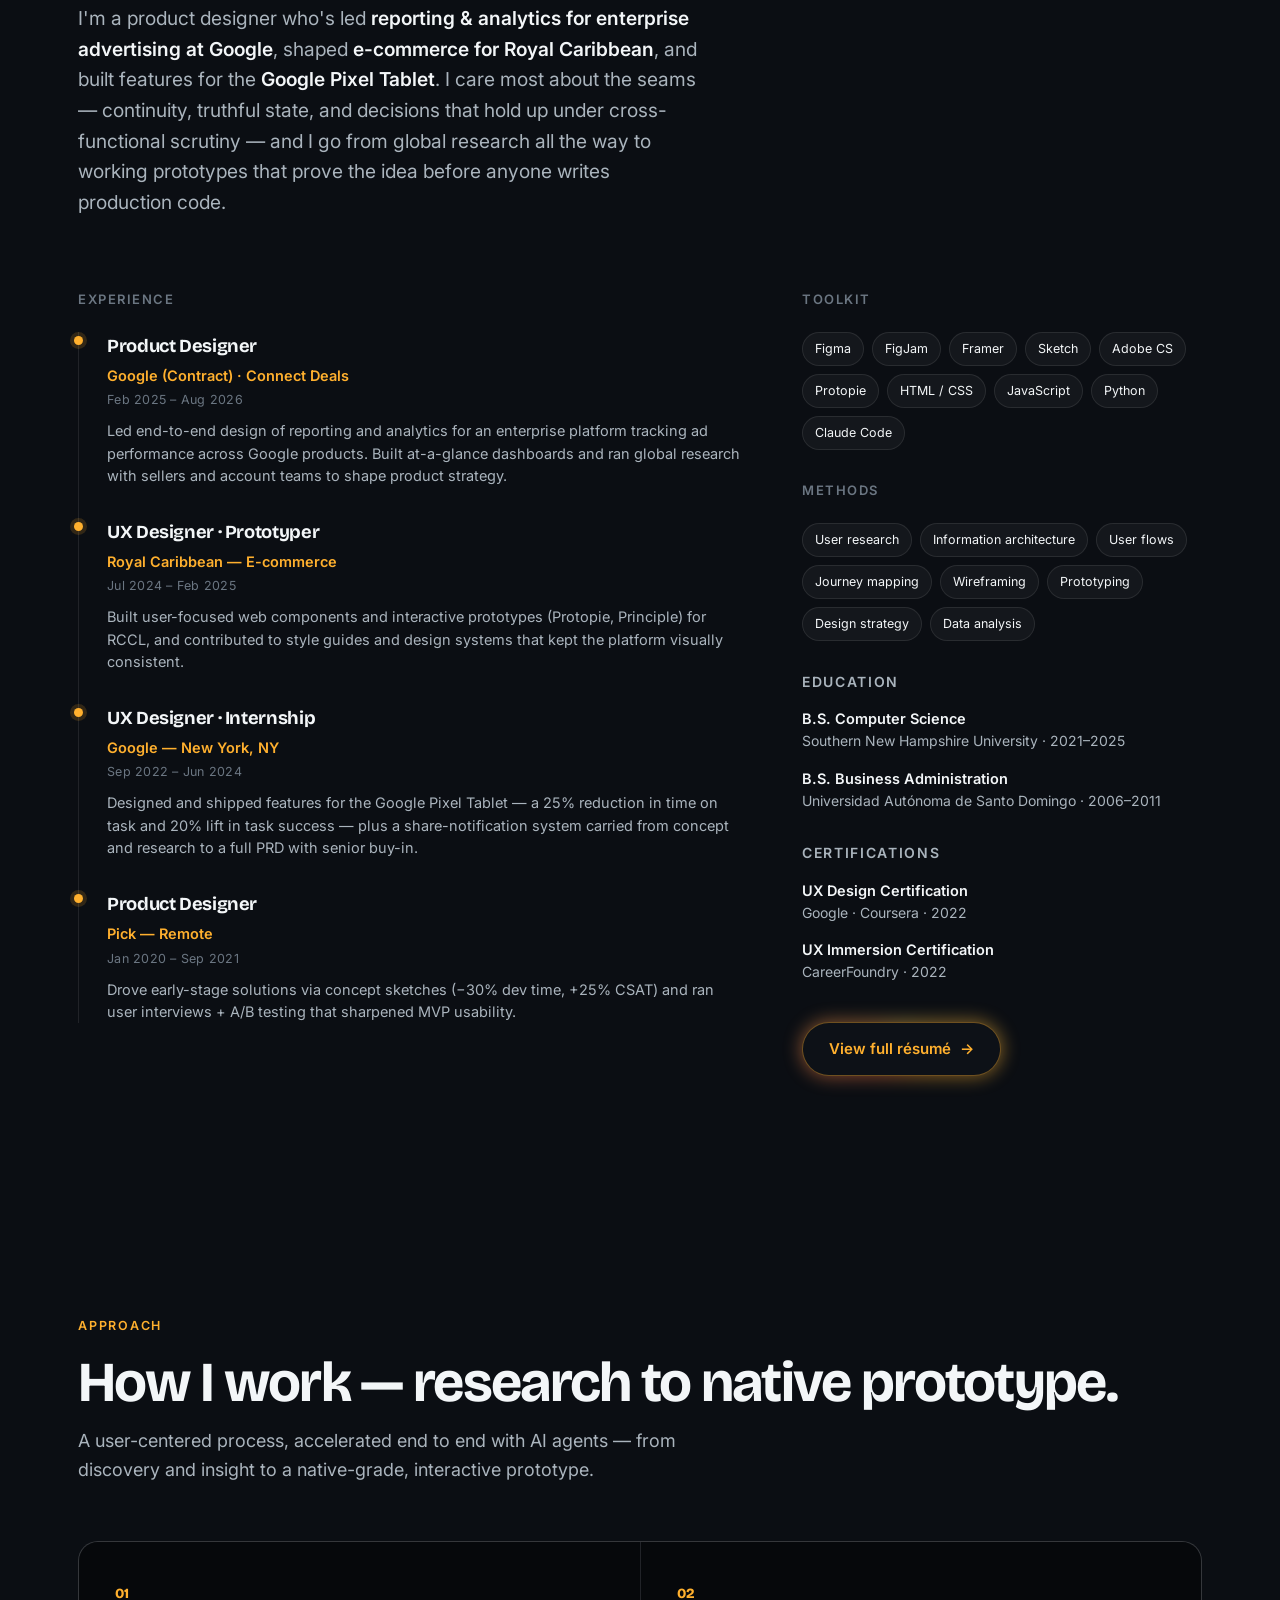
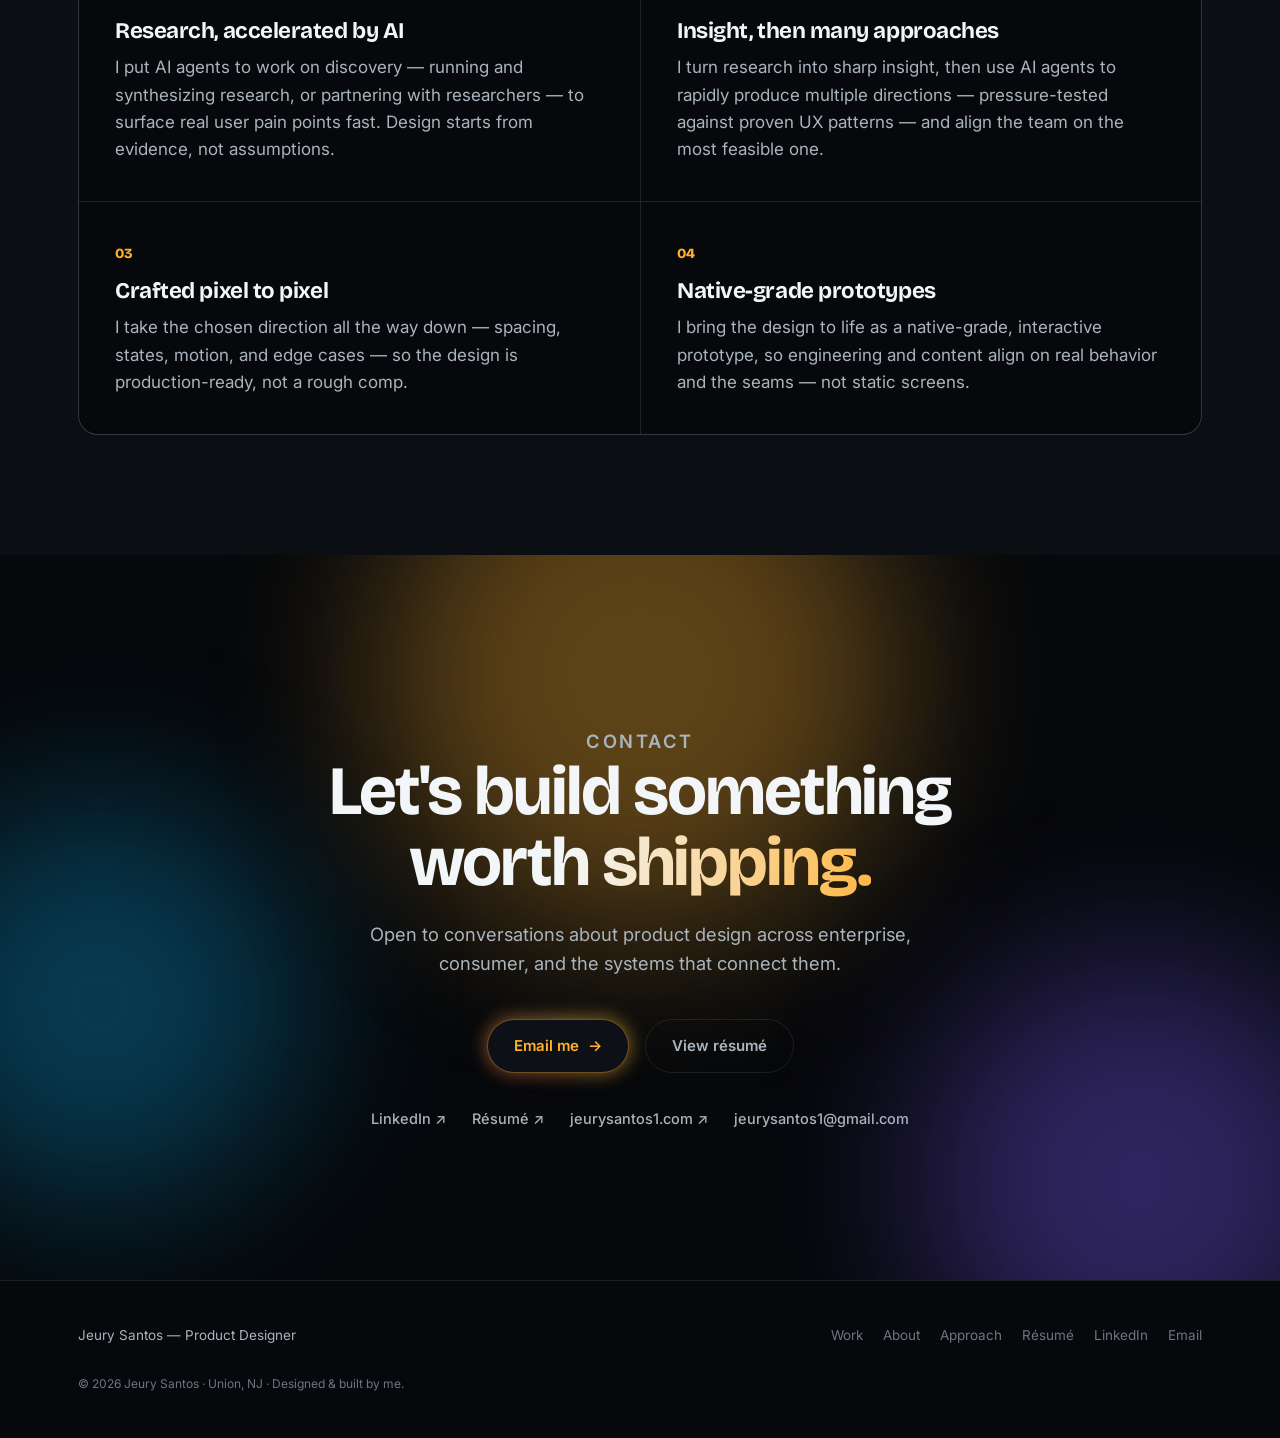
==== commit d9937f19: "Rebrand accent: teal -> Solar Marigold gold (#ffb02e / #a9610a) with warm gradient + gold glows; vio" ====
--- a/index.html
+++ b/index.html
@@ -14,7 +14,7 @@
 <style>
   :root{
     /* fixed brand */
-    --accent:#1de9b6; --accent-2:#ffb454;
+    --accent:#ffb02e; --accent-2:#ff7a45;
     --cs-ama:#0a9bd6; --cs-mobile:#7d5cff;
     --font-display:'Bricolage Grotesque',-apple-system,sans-serif;
     --font-body:'Inter',-apple-system,BlinkMacSystemFont,'Segoe UI',Roboto,Helvetica,Arial,sans-serif;
@@ -32,7 +32,7 @@
     --text:#f3f6f8; --text-soft:#aab4bd; --text-muted:#6b7682;
     --border:rgba(255,255,255,0.09); --card-bg:rgba(255,255,255,0.04);
     --shadow:0 30px 70px -28px rgba(0,0,0,.9);
-    --accent-ui:#1de9b6; --nav-bg:rgba(8,10,13,.62);
+    --accent-ui:#ffb02e; --nav-bg:rgba(8,10,13,.62);
     --blob-op:.5; --grain-op:.055;
   }
   [data-theme="light"]{
@@ -40,7 +40,7 @@
     --text:#0f1419; --text-soft:#414b54; --text-muted:#6b7682;
     --border:rgba(15,20,25,0.10); --card-bg:rgba(15,20,25,0.015);
     --shadow:0 30px 70px -34px rgba(15,23,42,.26);
-    --accent-ui:#0c9c7e; --nav-bg:rgba(255,255,255,.7);
+    --accent-ui:#a9610a; --nav-bg:rgba(255,255,255,.7);
     --blob-op:.3; --grain-op:.03;
   }
   *{box-sizing:border-box;}
@@ -72,12 +72,12 @@
   .nav .wrap{display:flex;align-items:center;justify-content:space-between;height:68px;}
   .brand{display:flex;align-items:center;gap:11px;}
   .brand-name{font-family:'Caveat',cursive;font-weight:700;font-size:30px;line-height:1;color:var(--text);transition:color .35s,filter .35s;}
-  .brand:hover .brand-name{background:linear-gradient(100deg,var(--accent),var(--cs-mobile),var(--accent-2));background-size:200% 100%;-webkit-background-clip:text;background-clip:text;-webkit-text-fill-color:transparent;color:transparent;filter:drop-shadow(0 0 14px color-mix(in srgb,var(--accent) 45%,transparent));animation:sheen 4s ease-in-out infinite alternate;}
+  .brand:hover .brand-name{background:linear-gradient(100deg,#ffd05a,#ffb02e,#ff7a45);background-size:200% 100%;-webkit-background-clip:text;background-clip:text;-webkit-text-fill-color:transparent;color:transparent;filter:drop-shadow(0 0 14px color-mix(in srgb,var(--accent) 45%,transparent));animation:sheen 4s ease-in-out infinite alternate;}
   .navlinks{display:flex;align-items:center;gap:28px;}
   .navlinks a{font-size:14px;font-weight:500;color:var(--text-soft);transition:color .25s;}
   .navlinks a:hover{color:var(--text);}
   .nav-cta{font-size:14px;font-weight:600;color:var(--accent-ui)!important;border:1px solid color-mix(in srgb,var(--accent) 35%,transparent);padding:8px 16px;border-radius:999px;transition:all .3s var(--ease-spring);}
-  .nav-cta:hover{background:color-mix(in srgb,var(--accent) 10%,transparent);box-shadow:0 0 24px rgba(29,233,182,.3);}
+  .nav-cta:hover{background:color-mix(in srgb,var(--accent) 10%,transparent);box-shadow:0 0 24px rgba(255,176,46,.3);}
   .theme-toggle{width:38px;height:38px;border-radius:50%;border:1px solid var(--border);background:var(--card-bg);color:var(--text-soft);
     cursor:pointer;display:grid;place-items:center;transition:all .3s var(--ease-spring);}
   .theme-toggle:hover{color:var(--text);border-color:color-mix(in srgb,var(--accent) 40%,transparent);transform:rotate(18deg);}
@@ -112,8 +112,8 @@
   /* BUTTONS */
   .btn{position:relative;display:inline-flex;align-items:center;gap:9px;font-family:var(--font-body);font-weight:600;font-size:15px;padding:14px 26px;border-radius:999px;cursor:pointer;border:none;transition:transform .3s var(--ease-spring),box-shadow .3s,background .3s;}
   .btn-primary{background:var(--bg-elevated);color:var(--accent-ui);border:1px solid color-mix(in srgb,var(--accent) 40%,transparent);}
-  .btn-primary::before{content:"";position:absolute;inset:-2px;border-radius:inherit;z-index:-1;background:conic-gradient(from 0deg,var(--accent),var(--cs-mobile),var(--accent-2),var(--accent));filter:blur(9px);opacity:.5;animation:spin 7s linear infinite;}
-  .btn-primary:hover{background:linear-gradient(100deg,var(--accent),var(--cs-mobile),var(--accent-2));color:#04110d;border-color:transparent;box-shadow:0 14px 50px -10px rgba(125,92,255,.5);}
+  .btn-primary::before{content:"";position:absolute;inset:-2px;border-radius:inherit;z-index:-1;background:conic-gradient(from 0deg,#ffd05a,#ffb02e,#ff7a45,#ffd05a);filter:blur(9px);opacity:.5;animation:spin 7s linear infinite;}
+  .btn-primary:hover{background:linear-gradient(100deg,#ffd05a,#ffb02e,#ff7a45);color:#04110d;border-color:transparent;box-shadow:0 14px 50px -10px rgba(125,92,255,.5);}
   .btn-primary:hover::before{opacity:.95;filter:blur(5px);}
   @keyframes spin{to{transform:rotate(1turn);}}
   .btn-ghost{background:transparent;color:var(--text-soft);border:1px solid var(--border);}
@@ -127,8 +127,8 @@
 
   /* HERO */
   .hero{position:relative;min-height:100vh;display:flex;align-items:center;overflow:hidden;
-    background:radial-gradient(120% 90% at 50% -10%,rgba(29,233,182,.18) 0%,transparent 52%),radial-gradient(80% 70% at 82% 18%,rgba(125,92,255,.16) 0%,transparent 58%),radial-gradient(70% 60% at 10% 32%,rgba(10,155,214,.14) 0%,transparent 58%),var(--bg-base);}
-  [data-theme="light"] .hero{background:radial-gradient(120% 90% at 50% -10%,rgba(29,233,182,.16) 0%,transparent 52%),radial-gradient(80% 70% at 82% 18%,rgba(125,92,255,.12) 0%,transparent 58%),radial-gradient(70% 60% at 10% 32%,rgba(10,155,214,.10) 0%,transparent 58%),var(--bg-base);}
+    background:radial-gradient(120% 90% at 50% -10%,rgba(255,176,46,.18) 0%,transparent 52%),radial-gradient(80% 70% at 82% 18%,rgba(125,92,255,.16) 0%,transparent 58%),radial-gradient(70% 60% at 10% 32%,rgba(10,155,214,.14) 0%,transparent 58%),var(--bg-base);}
+  [data-theme="light"] .hero{background:radial-gradient(120% 90% at 50% -10%,rgba(255,176,46,.16) 0%,transparent 52%),radial-gradient(80% 70% at 82% 18%,rgba(125,92,255,.12) 0%,transparent 58%),radial-gradient(70% 60% at 10% 32%,rgba(10,155,214,.10) 0%,transparent 58%),var(--bg-base);}
   .hero::after{content:"";position:absolute;inset:0;pointer-events:none;background:radial-gradient(110% 100% at 50% 30%,transparent 38%,var(--bg-base) 100%);}
   .aurora{position:absolute;inset:0;z-index:0;pointer-events:none;}
   .blob{position:absolute;border-radius:50%;filter:blur(85px);opacity:var(--blob-op);will-change:transform;}
@@ -283,7 +283,7 @@
   .chip-filter{font-family:var(--font-body);font-size:13.5px;font-weight:600;color:var(--text-soft);background:var(--card-bg);
     border:1px solid var(--border);padding:9px 18px;border-radius:999px;cursor:pointer;transition:all .28s var(--ease-spring);}
   .chip-filter:hover{color:var(--text);border-color:var(--text-muted);}
-  .chip-filter.active{color:#04110d;background:var(--accent);border-color:transparent;box-shadow:0 6px 22px -8px rgba(29,233,182,.6);}
+  .chip-filter.active{color:#04110d;background:var(--accent);border-color:transparent;box-shadow:0 6px 22px -8px rgba(255,176,46,.6);}
   .chip-filter .n{opacity:.55;font-weight:500;margin-left:5px;}
   .case-card.hide{display:none;}
   .cases.filtered .case-card:not(.hide){animation:cardIn .5s var(--ease-out-quint);}
@@ -738,7 +738,7 @@
     var href = card.dataset.href;
     if(REDUCE){ location.href = href; return; }
     var r = card.getBoundingClientRect();
-    var cs = getComputedStyle(card).getPropertyValue('--cs').trim() || '#1de9b6';
+    var cs = getComputedStyle(card).getPropertyValue('--cs').trim() || '#ffb02e';
     var ov = document.createElement('div');
     ov.className = 'enter-overlay';
     ov.style.left = r.left+'px'; ov.style.top = r.top+'px';
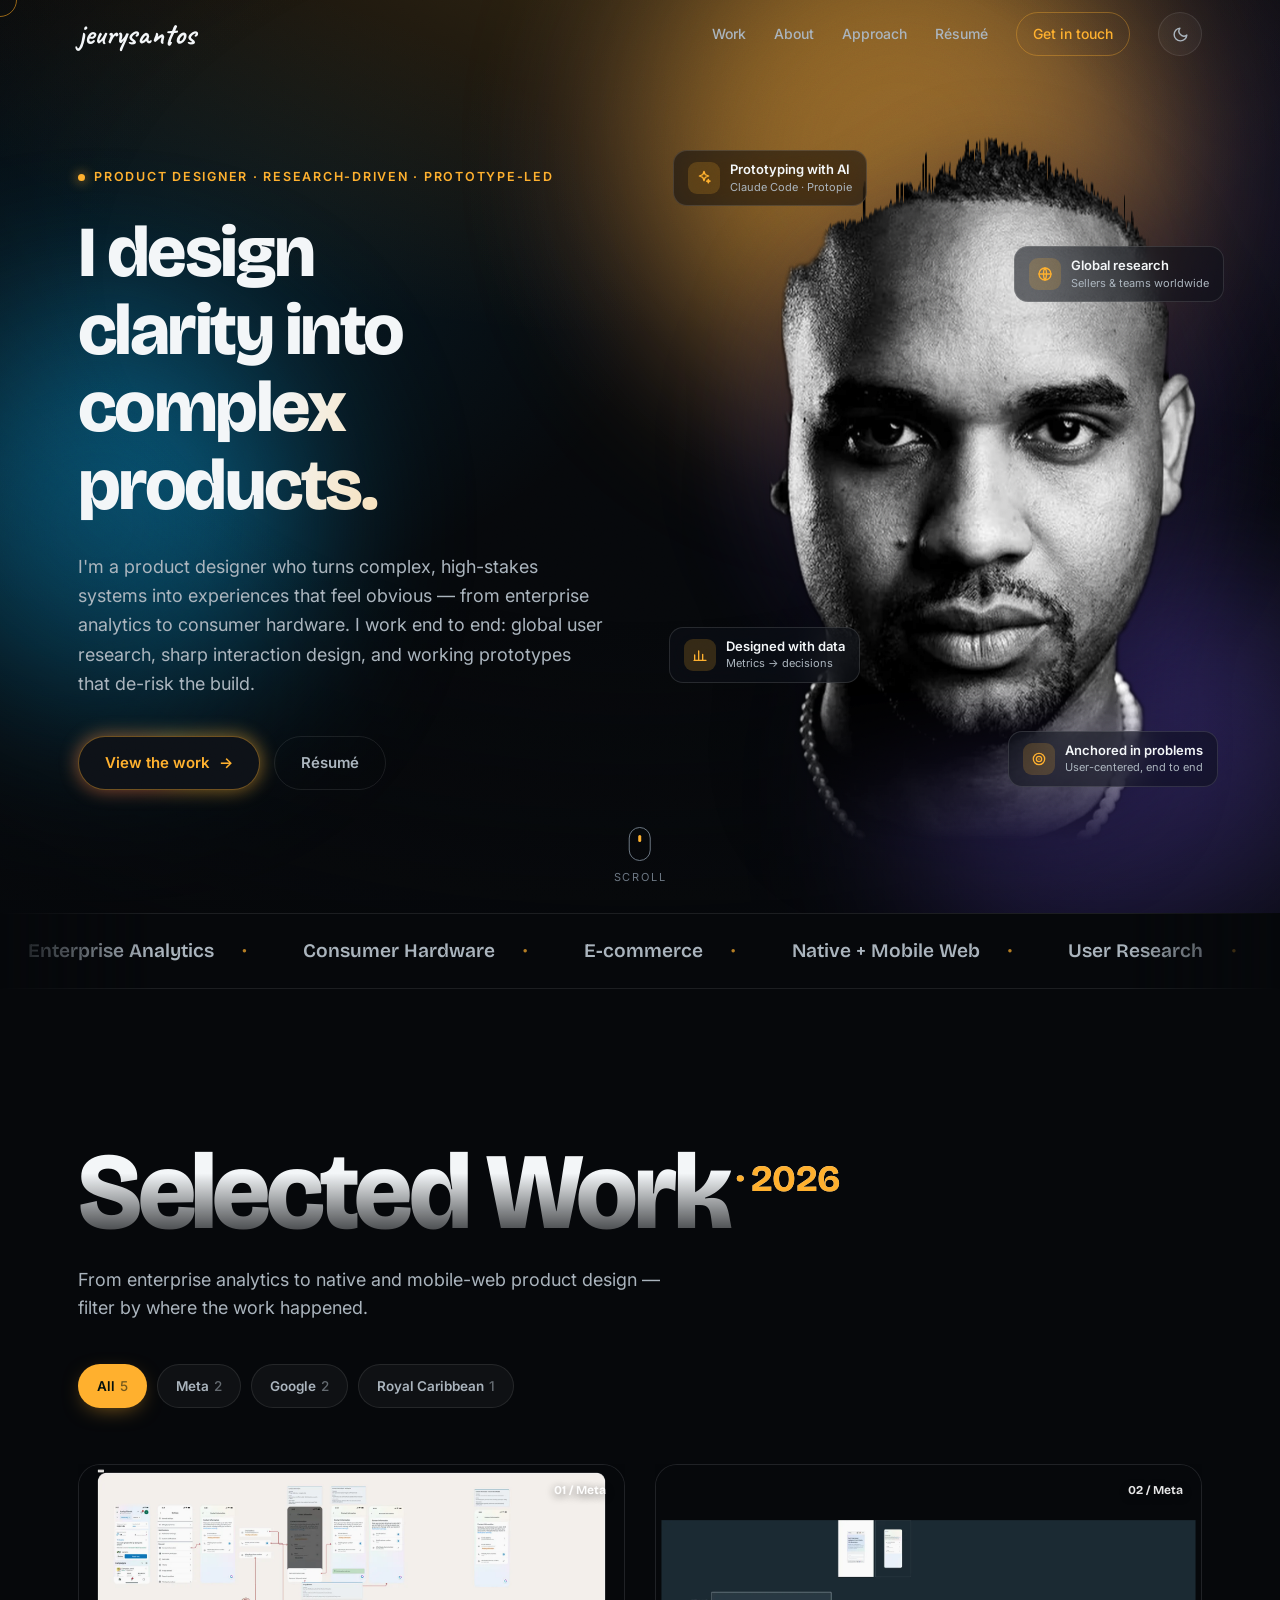
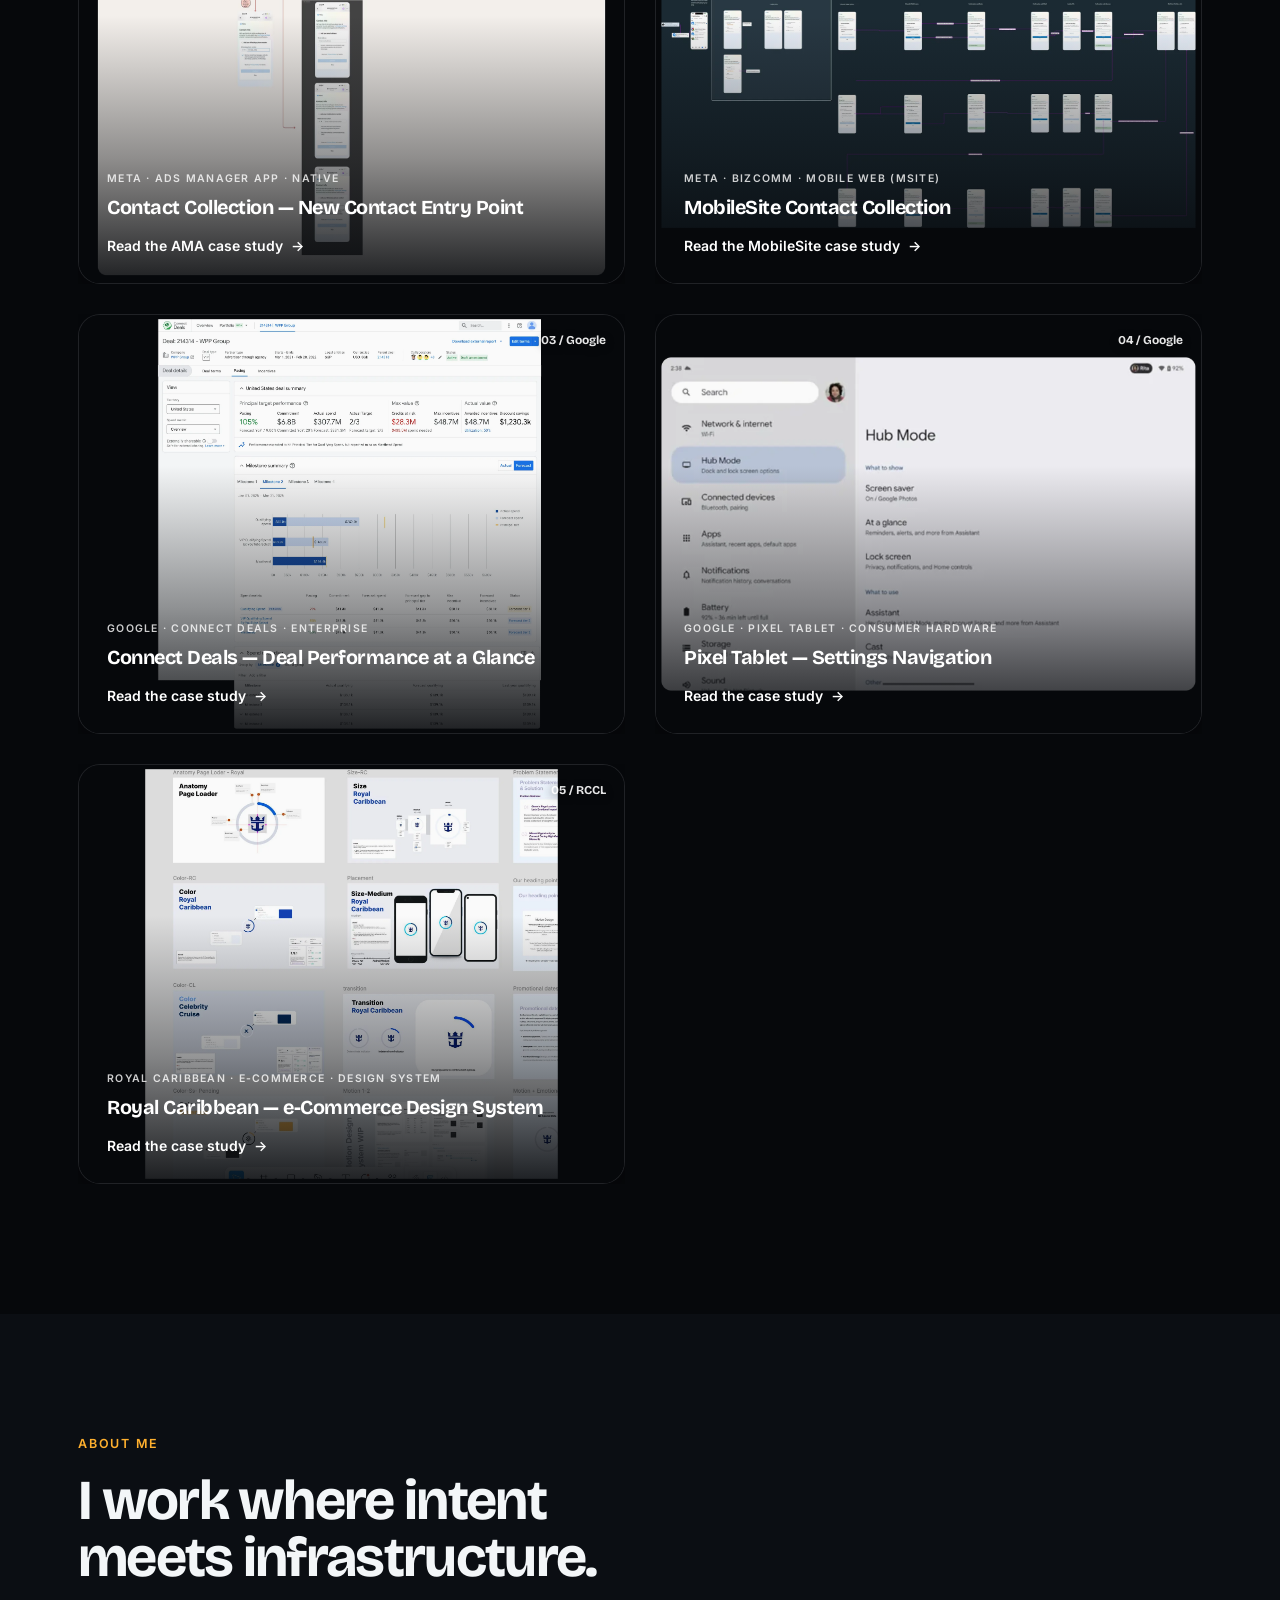
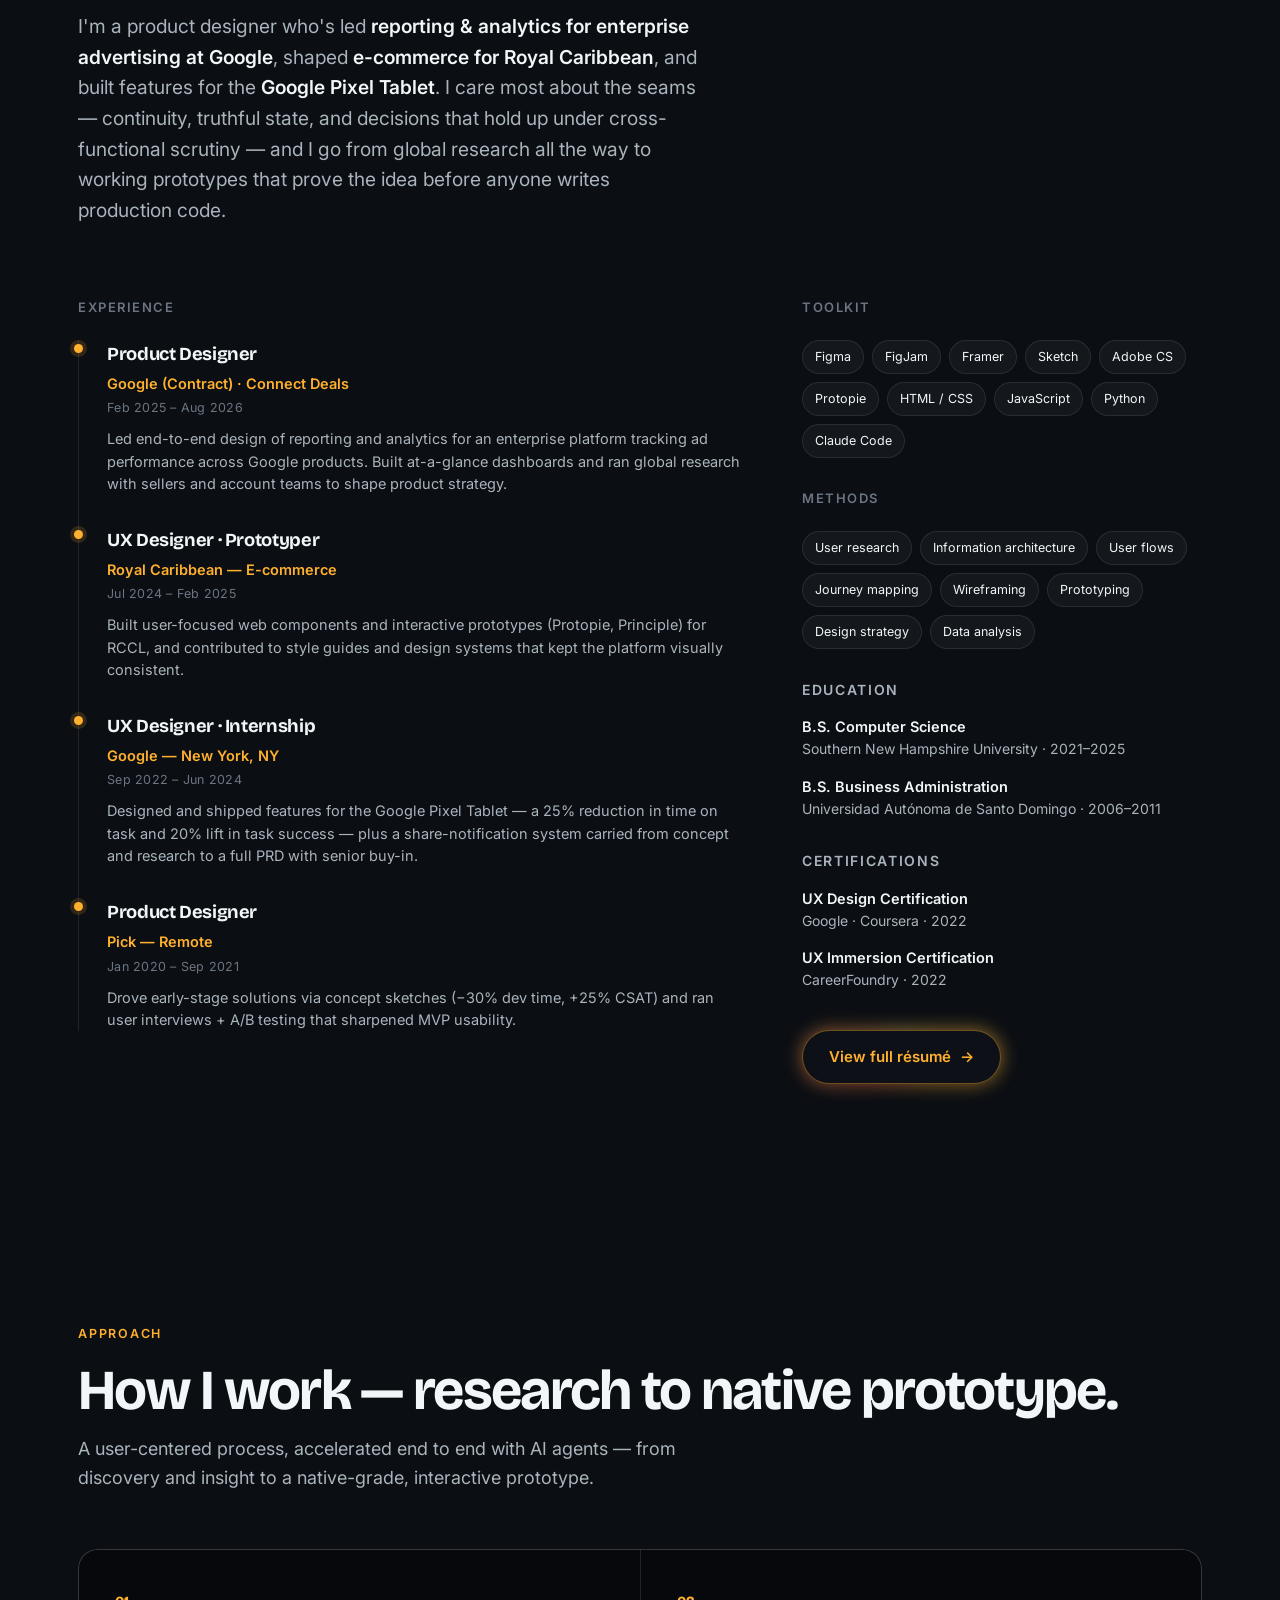
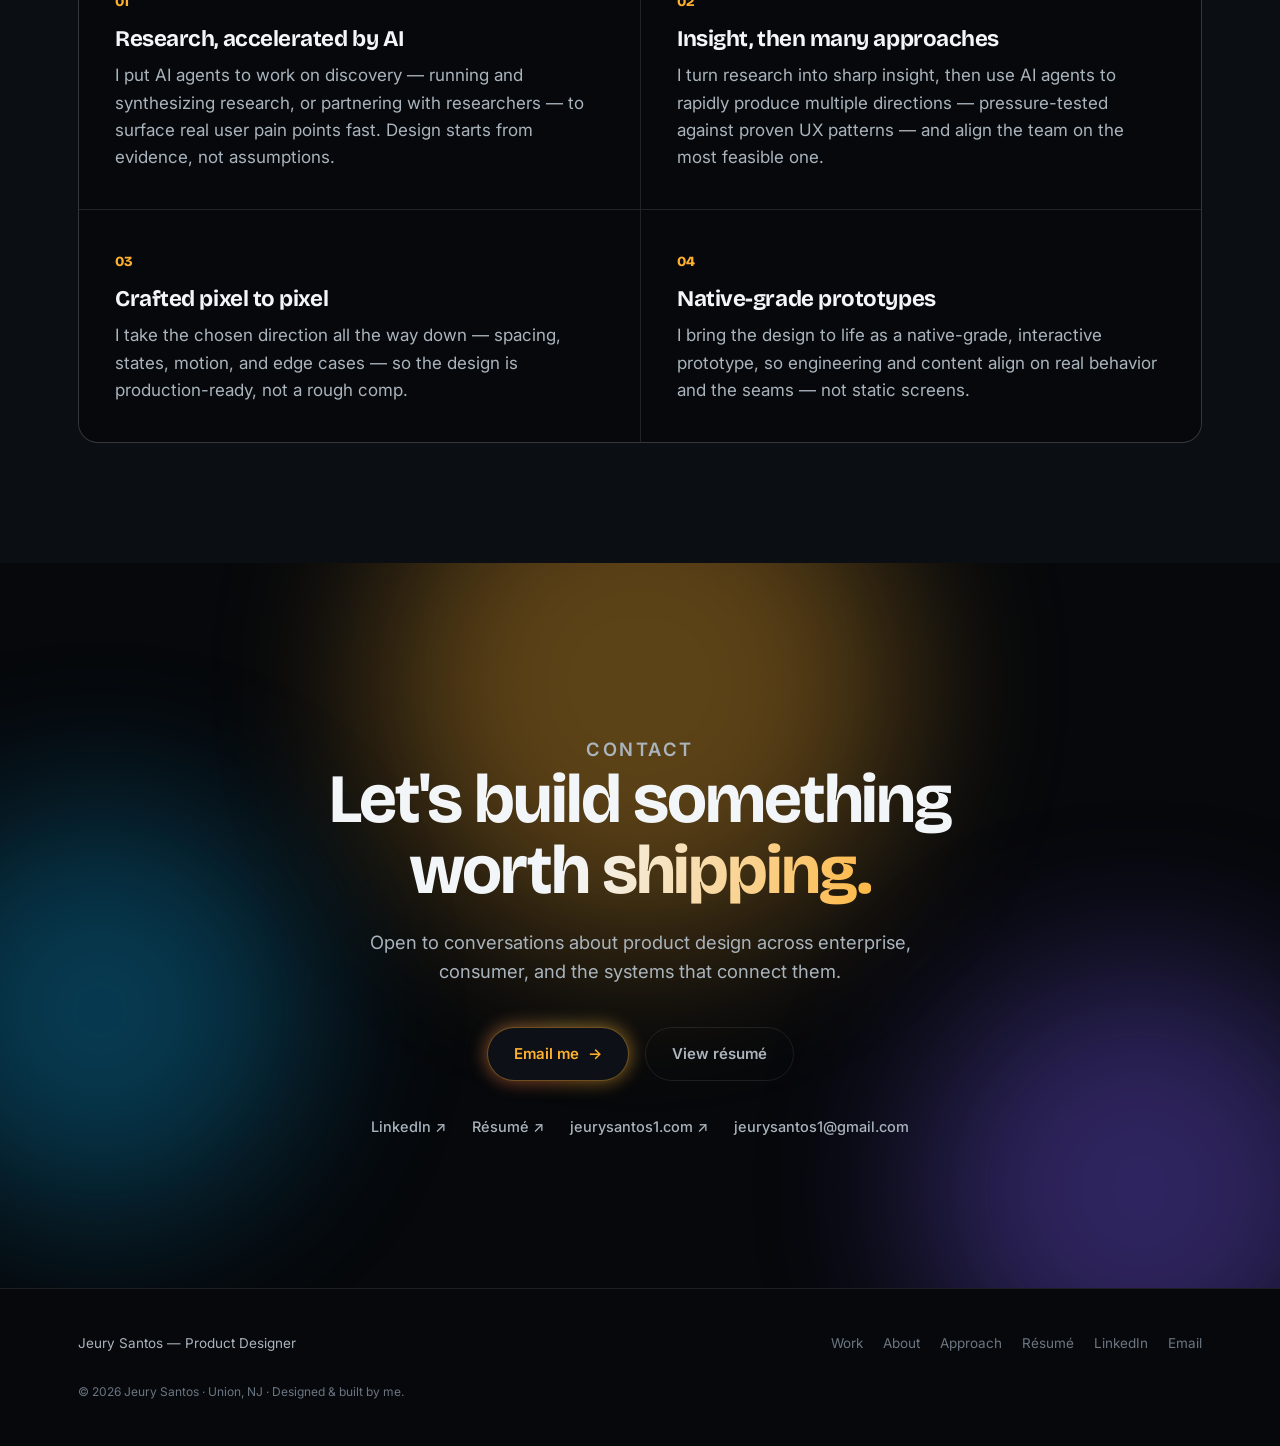
==== commit 32729c0a: "a11y: bump tap targets to >=44x44 (dock icons, theme toggle, filter chips, nav links/CTA, agent inpu" ====
--- a/index.html
+++ b/index.html
@@ -74,11 +74,11 @@
   .brand-name{font-family:'Caveat',cursive;font-weight:700;font-size:30px;line-height:1;color:var(--text);transition:color .35s,filter .35s;}
   .brand:hover .brand-name{background:linear-gradient(100deg,#ffd05a,#ffb02e,#ff7a45);background-size:200% 100%;-webkit-background-clip:text;background-clip:text;-webkit-text-fill-color:transparent;color:transparent;filter:drop-shadow(0 0 14px color-mix(in srgb,var(--accent) 45%,transparent));animation:sheen 4s ease-in-out infinite alternate;}
   .navlinks{display:flex;align-items:center;gap:28px;}
-  .navlinks a{font-size:14px;font-weight:500;color:var(--text-soft);transition:color .25s;}
+  .navlinks a{font-size:14px;font-weight:500;color:var(--text-soft);transition:color .25s;display:inline-flex;align-items:center;min-height:44px;}
   .navlinks a:hover{color:var(--text);}
-  .nav-cta{font-size:14px;font-weight:600;color:var(--accent-ui)!important;border:1px solid color-mix(in srgb,var(--accent) 35%,transparent);padding:8px 16px;border-radius:999px;transition:all .3s var(--ease-spring);}
+  .nav-cta{font-size:14px;font-weight:600;color:var(--accent-ui)!important;border:1px solid color-mix(in srgb,var(--accent) 35%,transparent);padding:8px 16px;border-radius:999px;transition:all .3s var(--ease-spring);display:inline-flex;align-items:center;min-height:44px;}
   .nav-cta:hover{background:color-mix(in srgb,var(--accent) 10%,transparent);box-shadow:0 0 24px rgba(255,176,46,.3);}
-  .theme-toggle{width:38px;height:38px;border-radius:50%;border:1px solid var(--border);background:var(--card-bg);color:var(--text-soft);
+  .theme-toggle{width:44px;height:44px;border-radius:50%;border:1px solid var(--border);background:var(--card-bg);color:var(--text-soft);
     cursor:pointer;display:grid;place-items:center;transition:all .3s var(--ease-spring);}
   .theme-toggle:hover{color:var(--text);border-color:color-mix(in srgb,var(--accent) 40%,transparent);transform:rotate(18deg);}
   .theme-toggle .sun{display:none;}.theme-toggle .moon{display:block;}
@@ -92,7 +92,7 @@
     transform:translate(-50%,150%);opacity:0;pointer-events:none;
     transition:transform .55s var(--ease-spring),opacity .4s var(--ease-smooth);}
   .dock.show{transform:translate(-50%,0);opacity:1;pointer-events:auto;}
-  .dock a,.dock button{position:relative;width:42px;height:42px;border-radius:50%;display:grid;place-items:center;color:var(--text-soft);
+  .dock a,.dock button{position:relative;width:44px;height:44px;border-radius:50%;display:grid;place-items:center;color:var(--text-soft);
     background:transparent;border:none;cursor:pointer;transition:color .25s,background .25s,transform .25s var(--ease-spring);}
   .dock a:hover,.dock button:hover{color:var(--text);background:color-mix(in srgb,var(--accent) 16%,transparent);transform:translateY(-4px);}
   .dock a svg,.dock button svg{width:19px;height:19px;fill:none;stroke:currentColor;stroke-width:1.9;stroke-linecap:round;stroke-linejoin:round;}
@@ -107,7 +107,7 @@
     padding:5px 10px;border-radius:8px;white-space:nowrap;opacity:0;pointer-events:none;border:1px solid var(--border);
     box-shadow:var(--shadow);transition:opacity .2s,transform .2s;}
   .dock a:hover::before,.dock button:hover::before{opacity:1;transform:translateX(-50%) translateY(0);}
-  @media(max-width:560px){.dock{bottom:16px;gap:2px;padding:6px;}.dock a,.dock button{width:38px;height:38px;}}
+  @media(max-width:560px){.dock{bottom:16px;gap:2px;padding:6px;}.dock a,.dock button{width:44px;height:44px;}}
 
   /* BUTTONS */
   .btn{position:relative;display:inline-flex;align-items:center;gap:9px;font-family:var(--font-body);font-weight:600;font-size:15px;padding:14px 26px;border-radius:999px;cursor:pointer;border:none;transition:transform .3s var(--ease-spring),box-shadow .3s,background .3s;}
@@ -281,7 +281,8 @@
   .work-sub{color:var(--text-soft);font-size:1.125rem;margin:20px 0 0;max-width:56ch;}
   .filters{display:flex;flex-wrap:wrap;gap:10px;margin:40px 0 0;}
   .chip-filter{font-family:var(--font-body);font-size:13.5px;font-weight:600;color:var(--text-soft);background:var(--card-bg);
-    border:1px solid var(--border);padding:9px 18px;border-radius:999px;cursor:pointer;transition:all .28s var(--ease-spring);}
+    border:1px solid var(--border);padding:9px 18px;border-radius:999px;cursor:pointer;transition:all .28s var(--ease-spring);
+    min-height:44px;display:inline-flex;align-items:center;}
   .chip-filter:hover{color:var(--text);border-color:var(--text-muted);}
   .chip-filter.active{color:#04110d;background:var(--accent);border-color:transparent;box-shadow:0 6px 22px -8px rgba(255,176,46,.6);}
   .chip-filter .n{opacity:.55;font-weight:500;margin-left:5px;}
@@ -375,7 +376,7 @@
   <a href="#approach" data-dock="approach" data-label="Approach" aria-label="Approach"><svg viewBox="0 0 24 24"><circle cx="12" cy="12" r="9"/><path d="m15.5 8.5-2.2 4.8-4.8 2.2 2.2-4.8z"/></svg></a>
   <a href="resume.html" data-label="Résumé" aria-label="Résumé"><svg viewBox="0 0 24 24"><path d="M14 3H7a2 2 0 0 0-2 2v14a2 2 0 0 0 2 2h10a2 2 0 0 0 2-2V8z"/><path d="M14 3v5h5"/><path d="M8.5 13h7M8.5 17h5"/></svg></a>
   <a href="#contact" data-dock="contact" data-label="Contact" aria-label="Contact"><svg viewBox="0 0 24 24"><rect x="3" y="5" width="18" height="14" rx="2"/><path d="m3.5 7 8.5 6 8.5-6"/></svg></a>
-  <button id="dock-agent" type="button" data-label="jeury.agent" aria-label="Chat with jeury.agent"><svg viewBox="0 0 24 24"><path d="M12 3l1.8 4.9L18.7 9.7l-4.9 1.8L12 16.4l-1.8-4.9L5.3 9.7l4.9-1.8z"/><path d="M18.6 14.6l.6 1.8 1.8.6-1.8.6-.6 1.8-.6-1.8-1.8-.6 1.8-.6z"/></svg></button>
+  <button id="dock-agent" type="button" data-label="Hi! I'm Jeury — well, his AI agent" aria-label="Chat with Jeury's AI agent"><svg viewBox="0 0 24 24"><path d="M12 3l1.8 4.9L18.7 9.7l-4.9 1.8L12 16.4l-1.8-4.9L5.3 9.7l4.9-1.8z"/><path d="M18.6 14.6l.6 1.8 1.8.6-1.8.6-.6 1.8-.6-1.8-1.8-.6 1.8-.6z"/></svg></button>
   <span class="dock-sep" aria-hidden="true"></span>
   <button class="dock-theme" type="button" data-label="Theme" aria-label="Toggle light/dark theme">
     <svg class="moon" viewBox="0 0 24 24"><path d="M21 12.79A9 9 0 1 1 11.21 3 7 7 0 0 0 21 12.79z"/></svg>
--- a/agent/agent.css
+++ b/agent/agent.css
@@ -1,253 +1,75 @@
 /* ============================================================
-   jeury.agent — a tiny dock-summoned AI-persona widget
-   Author: Jeury Santos · jeurysantos1.com
-   Drop-in feature: include agent.css + agent.js, then call
-   JeuryAgent.init({...}) — see README.md
+   jeury.agent — a tiny chat-style AI-persona widget
    ============================================================ */
-
-:root {
-  --ja-blue: #3D6BBF;
-  --ja-blue-light: #5A8AE0;
-  --ja-blue-soft: #7DA4E8;
-  --ja-ink: #1A1A18;
-  --ja-paper: #F6F4F0;
-  --ja-green: #5AE08F;
-  --ja-font-hand: 'Caveat', cursive;
-  --ja-font-body: 'Inter', system-ui, sans-serif;
+:root{
+  --ja-accent:#ffb02e;
+  --ja-accent2:#ff7a45;
+  --ja-ink:#f3f6f8;
+  --ja-soft:#aab4bd;
+  --ja-green:#46e08f;
+  --ja-font:'Inter',-apple-system,BlinkMacSystemFont,'Segoe UI',Roboto,Helvetica,Arial,sans-serif;
+  --ja-font-hand:'Caveat',cursive;
 }
 
-/* ---------- Floating dock ---------- */
-.ja-dock {
-  position: fixed;
-  bottom: 18px;
-  left: 50%;
-  transform: translateX(-50%);
-  z-index: 9990;
-  display: flex;
-  gap: 0.4rem;
-  padding: 0.55rem 0.8rem;
-  border-radius: 100px;
-  background: rgba(255, 255, 255, 0.42);
-  backdrop-filter: blur(22px) saturate(1.6);
-  -webkit-backdrop-filter: blur(22px) saturate(1.6);
-  border: 1px solid rgba(255, 255, 255, 0.65);
-  box-shadow: 0 10px 32px rgba(26, 26, 24, 0.12),
-              inset 0 1px 0 rgba(255, 255, 255, 0.9);
-}
+/* ---------- Floating dock (used only when renderDock:true) ---------- */
+.ja-dock{position:fixed;right:24px;bottom:24px;z-index:9990;display:flex;flex-direction:column-reverse;gap:10px;}
+.ja-dock-btn{position:relative;width:54px;height:54px;border-radius:50%;border:1px solid rgba(255,255,255,.14);
+  background:rgba(14,17,22,.82);-webkit-backdrop-filter:blur(14px);backdrop-filter:blur(14px);color:var(--ja-accent);
+  display:grid;place-items:center;cursor:pointer;box-shadow:0 14px 34px -12px rgba(0,0,0,.6);transition:transform .25s,box-shadow .25s;}
+.ja-dock-btn:hover{transform:translateY(-3px);box-shadow:0 18px 40px -12px rgba(255,176,46,.4);}
+.ja-dock-btn svg{width:22px;height:22px;fill:none;stroke:currentColor;stroke-width:1.7;}
+.ja-dock-btn.ja-active{background:linear-gradient(135deg,var(--ja-accent),var(--ja-accent2));color:#04110d;border-color:transparent;}
+.ja-dock-btn.ja-nudge{animation:janudge 1s ease;}
+@keyframes janudge{0%,100%{transform:none;}30%{transform:translateY(-9px);}60%{transform:translateY(-3px);}}
+.ja-tip{position:absolute;right:66px;top:50%;transform:translateY(-50%) translateX(6px);background:#0d1117;color:#fff;font-size:12px;
+  font-weight:500;padding:7px 11px;border-radius:9px;white-space:nowrap;border:1px solid rgba(255,255,255,.12);
+  box-shadow:0 10px 24px -10px rgba(0,0,0,.6);opacity:0;pointer-events:none;transition:opacity .2s,transform .2s;}
+.ja-dock-btn:hover .ja-tip{opacity:1;transform:translateY(-50%) translateX(0);}
 
-.ja-dock-btn {
-  position: relative;
-  width: 42px;
-  height: 42px;
-  border-radius: 50%;
-  display: flex;
-  align-items: center;
-  justify-content: center;
-  background: transparent;
-  border: none;
-  cursor: pointer;
-  transition: background 0.3s,
-              transform 0.25s cubic-bezier(0.34, 1.56, 0.64, 1);
-  text-decoration: none;
-}
+/* ---------- Chat panel ---------- */
+.ja-panel{position:fixed;z-index:9991;left:50%;bottom:92px;width:360px;max-width:calc(100vw - 28px);margin-left:-180px;
+  display:flex;flex-direction:column;border-radius:20px;overflow:hidden;
+  background:rgba(13,16,21,.86);-webkit-backdrop-filter:blur(24px) saturate(1.4);backdrop-filter:blur(24px) saturate(1.4);
+  border:1px solid rgba(255,255,255,.12);box-shadow:0 36px 90px -34px rgba(0,0,0,.85),inset 0 1px 0 rgba(255,255,255,.07);
+  font-family:var(--ja-font);opacity:0;pointer-events:none;transform:translateY(16px) scale(.96);transform-origin:bottom center;
+  transition:transform .42s cubic-bezier(.34,1.45,.6,1),opacity .3s ease;}
+.ja-panel.ja-open{opacity:1;pointer-events:auto;transform:none;}
+@media(max-width:480px){.ja-panel{left:14px;right:14px;width:auto;margin-left:0;bottom:84px;}}
 
-.ja-dock-btn:hover {
-  background: rgba(255, 255, 255, 0.6);
-  transform: scale(1.15) translateY(-3px);
-}
+.ja-head{display:flex;align-items:center;gap:9px;padding:14px 16px;border-bottom:1px solid rgba(255,255,255,.08);}
+.ja-ava{width:30px;height:30px;border-radius:9px;display:grid;place-items:center;font-size:15px;flex-shrink:0;
+  background:linear-gradient(135deg,var(--ja-accent),var(--ja-accent2));color:#04110d;box-shadow:0 0 16px rgba(255,176,46,.4);}
+.ja-htext{display:flex;flex-direction:column;line-height:1.2;}
+.ja-title{font-weight:600;color:#fff;font-size:14px;}
+.ja-status{font-size:11px;color:var(--ja-green);display:flex;align-items:center;gap:5px;}
+.ja-status::before{content:"";width:6px;height:6px;border-radius:50%;background:var(--ja-green);box-shadow:0 0 8px var(--ja-green);}
+.ja-close{margin-left:auto;background:none;border:none;color:var(--ja-soft);font-size:22px;line-height:1;cursor:pointer;padding:0 4px;transition:color .2s;}
+.ja-close:hover{color:#fff;}
 
-.ja-dock-btn svg {
-  width: 19px;
-  height: 19px;
-  stroke: #4A4A44;
-  fill: none;
-  stroke-width: 1.8;
-  stroke-linecap: round;
-  stroke-linejoin: round;
-  transition: stroke 0.3s, fill 0.3s;
-}
+.ja-thread{flex:1;overflow-y:auto;padding:16px;display:flex;flex-direction:column;gap:10px;max-height:320px;min-height:140px;
+  scrollbar-width:thin;scrollbar-color:rgba(255,255,255,.2) transparent;}
+.ja-thread::-webkit-scrollbar{width:6px;}
+.ja-thread::-webkit-scrollbar-thumb{background:rgba(255,255,255,.18);border-radius:6px;}
+.ja-bubble{max-width:85%;padding:10px 13px;font-size:13.5px;line-height:1.5;border-radius:15px;word-wrap:break-word;animation:jabub .3s ease;}
+@keyframes jabub{from{opacity:0;transform:translateY(6px);}to{opacity:1;transform:none;}}
+.ja-bubble.bot{align-self:flex-start;background:rgba(255,255,255,.06);color:#e9eef2;border-bottom-left-radius:5px;}
+.ja-bubble.bot a{color:var(--ja-accent);}
+.ja-bubble.user{align-self:flex-end;background:linear-gradient(120deg,var(--ja-accent),var(--ja-accent2));color:#1a1205;font-weight:500;border-bottom-right-radius:5px;}
+.ja-cursor{display:inline-block;width:7px;height:14px;background:var(--ja-accent);margin-left:1px;border-radius:1px;vertical-align:-2px;animation:jablink 1s steps(2) infinite;}
+@keyframes jablink{50%{opacity:0;}}
 
-.ja-dock-btn:hover svg { stroke: var(--ja-blue); }
+.ja-chips{display:flex;flex-wrap:wrap;gap:6px;padding:2px 14px 12px;}
+.ja-chip{font-family:var(--ja-font);font-size:12px;color:var(--ja-accent);background:rgba(255,176,46,.1);
+  border:1px solid rgba(255,176,46,.32);padding:7px 12px;border-radius:999px;cursor:pointer;transition:background .2s,transform .2s;}
+.ja-chip:hover{background:rgba(255,176,46,.2);transform:translateY(-1px);}
 
-/* The sparkle (agent trigger) */
-.ja-sparkle svg {
-  stroke: var(--ja-blue);
-  fill: rgba(61, 107, 191, 0.12);
-}
-.ja-sparkle:hover svg { fill: rgba(61, 107, 191, 0.3); }
-.ja-sparkle.ja-active { background: rgba(61, 107, 191, 0.18); }
+.ja-input-row{display:flex;gap:8px;padding:12px 14px;border-top:1px solid rgba(255,255,255,.08);background:rgba(255,255,255,.02);}
+.ja-input{flex:1;min-width:0;min-height:44px;background:rgba(255,255,255,.06);border:1px solid rgba(255,255,255,.14);border-radius:999px;
+  padding:11px 16px;color:#fff;font-size:13.5px;font-family:var(--ja-font);outline:none;transition:border-color .2s,box-shadow .2s;}
+.ja-input:focus{border-color:var(--ja-accent);box-shadow:0 0 0 3px rgba(255,176,46,.18);}
+.ja-input::placeholder{color:#6b7682;}
+.ja-send{flex-shrink:0;width:44px;height:44px;border-radius:50%;border:none;cursor:pointer;font-size:17px;font-weight:700;color:#04110d;
+  background:linear-gradient(120deg,var(--ja-accent),var(--ja-accent2));transition:transform .2s,box-shadow .2s;}
+.ja-send:hover{transform:translateY(-1px);box-shadow:0 10px 26px -8px rgba(255,176,46,.55);}
 
-/* Attention pulse — single gentle bounce after load */
-@keyframes ja-nudge {
-  0%, 100% { transform: translateY(0); }
-  30%      { transform: translateY(-7px) scale(1.12); }
-  55%      { transform: translateY(0) scale(1); }
-  70%      { transform: translateY(-3px); }
-}
-.ja-sparkle.ja-nudge { animation: ja-nudge 0.9s cubic-bezier(0.34, 1.56, 0.64, 1); }
-
-/* ---------- Tooltip ---------- */
-.ja-tip {
-  position: absolute;
-  bottom: calc(100% + 12px);
-  left: 50%;
-  transform: translateX(-50%) translateY(4px);
-  white-space: nowrap;
-  font-family: var(--ja-font-hand);
-  font-size: 1.02rem;
-  color: var(--ja-ink);
-  background: rgba(255, 255, 255, 0.85);
-  backdrop-filter: blur(14px) saturate(1.4);
-  -webkit-backdrop-filter: blur(14px) saturate(1.4);
-  border: 1px solid rgba(255, 255, 255, 0.9);
-  border-radius: 100px;
-  padding: 0.4rem 0.95rem;
-  box-shadow: 0 10px 26px rgba(26, 26, 24, 0.14),
-              inset 0 1px 0 rgba(255, 255, 255, 0.95);
-  opacity: 0;
-  pointer-events: none;
-  transition: opacity 0.3s, transform 0.3s cubic-bezier(0.16, 1, 0.3, 1);
-}
-.ja-dock-btn:hover .ja-tip {
-  opacity: 1;
-  transform: translateX(-50%) translateY(0);
-}
-.ja-tip::after {
-  content: '';
-  position: absolute;
-  top: 100%;
-  left: 50%;
-  transform: translateX(-50%);
-  border: 5px solid transparent;
-  border-top-color: rgba(255, 255, 255, 0.85);
-}
-
-/* ---------- Agent panel ---------- */
-.ja-panel {
-  position: fixed;
-  z-index: 9991;
-  left: 50%;
-  bottom: 84px;
-  width: 288px;
-  margin-left: -144px;
-  border-radius: 20px;
-  background: rgba(20, 20, 19, 0.55);
-  backdrop-filter: blur(22px) saturate(1.4);
-  -webkit-backdrop-filter: blur(22px) saturate(1.4);
-  border: 1px solid rgba(255, 255, 255, 0.18);
-  box-shadow: 0 18px 48px rgba(0, 0, 0, 0.45),
-              inset 0 1px 0 rgba(255, 255, 255, 0.22);
-  overflow: hidden;
-  transform-origin: bottom center;
-  opacity: 0;
-  pointer-events: none;
-  transform: translateY(14px) scale(0.92);
-  transition: transform 0.45s cubic-bezier(0.34, 1.56, 0.64, 1),
-              opacity 0.35s ease;
-}
-.ja-panel.ja-open {
-  opacity: 1;
-  pointer-events: auto;
-  transform: translateY(0) scale(1);
-}
-
-.ja-head {
-  display: flex;
-  align-items: center;
-  gap: 0.55rem;
-  padding: 0.7rem 0.95rem;
-  border-bottom: 1px solid rgba(255, 255, 255, 0.1);
-}
-.ja-dot {
-  width: 8px;
-  height: 8px;
-  border-radius: 50%;
-  background: var(--ja-green);
-  box-shadow: 0 0 8px var(--ja-green);
-  animation: ja-pulse 2s ease-in-out infinite;
-}
-@keyframes ja-pulse { 0%, 100% { opacity: 1; } 50% { opacity: 0.4; } }
-.ja-title {
-  font-family: var(--ja-font-body);
-  font-size: 0.6rem;
-  letter-spacing: 0.12em;
-  text-transform: uppercase;
-  color: rgba(246, 244, 240, 0.75);
-}
-.ja-badge {
-  margin-left: auto;
-  font-family: var(--ja-font-hand);
-  font-size: 0.85rem;
-  color: var(--ja-blue-soft);
-}
-
-.ja-body {
-  padding: 0.9rem 0.95rem;
-  min-height: 88px;
-}
-.ja-msg {
-  font-family: var(--ja-font-body);
-  font-size: 0.78rem;
-  line-height: 1.6;
-  color: var(--ja-paper);
-  margin: 0;
-}
-.ja-cursor {
-  display: inline-block;
-  width: 2px;
-  height: 0.85em;
-  background: var(--ja-blue-light);
-  margin-left: 2px;
-  vertical-align: middle;
-  animation: ja-blink 0.9s infinite;
-}
-@keyframes ja-blink { 0%, 100% { opacity: 1; } 50% { opacity: 0; } }
-
-.ja-chips {
-  display: flex;
-  flex-wrap: wrap;
-  gap: 0.4rem;
-  padding: 0 0.95rem 0.95rem;
-}
-.ja-chip {
-  font-family: var(--ja-font-body);
-  font-size: 0.62rem;
-  letter-spacing: 0.04em;
-  color: #CDD9F0;
-  background: rgba(90, 138, 224, 0.16);
-  border: 1px solid rgba(90, 138, 224, 0.35);
-  border-radius: 100px;
-  padding: 0.38rem 0.8rem;
-  cursor: pointer;
-  transition: background 0.25s,
-              transform 0.2s cubic-bezier(0.34, 1.56, 0.64, 1),
-              border-color 0.25s;
-}
-.ja-chip:hover {
-  background: rgba(90, 138, 224, 0.32);
-  border-color: rgba(90, 138, 224, 0.6);
-  transform: translateY(-2px);
-}
-.ja-chip:active { transform: scale(0.96); }
-
-.ja-foot {
-  font-family: var(--ja-font-hand);
-  font-size: 0.92rem;
-  color: rgba(125, 164, 232, 0.85);
-  text-align: right;
-  padding: 0 0.95rem 0.7rem;
-  transform: rotate(-1deg);
-}
-
-/* ---------- Responsive ---------- */
-@media (max-width: 480px) {
-  .ja-panel {
-    width: min(92vw, 300px);
-    margin-left: calc(min(92vw, 300px) / -2);
-  }
-}
-
-@media (prefers-reduced-motion: reduce) {
-  .ja-panel, .ja-dock-btn, .ja-tip, .ja-chip { transition: none; }
-  .ja-dot, .ja-cursor, .ja-sparkle.ja-nudge { animation: none; }
-}
+@media(prefers-reduced-motion:reduce){.ja-panel,.ja-bubble,.ja-dock-btn{transition:none;animation:none;}.ja-cursor{animation:none;}}
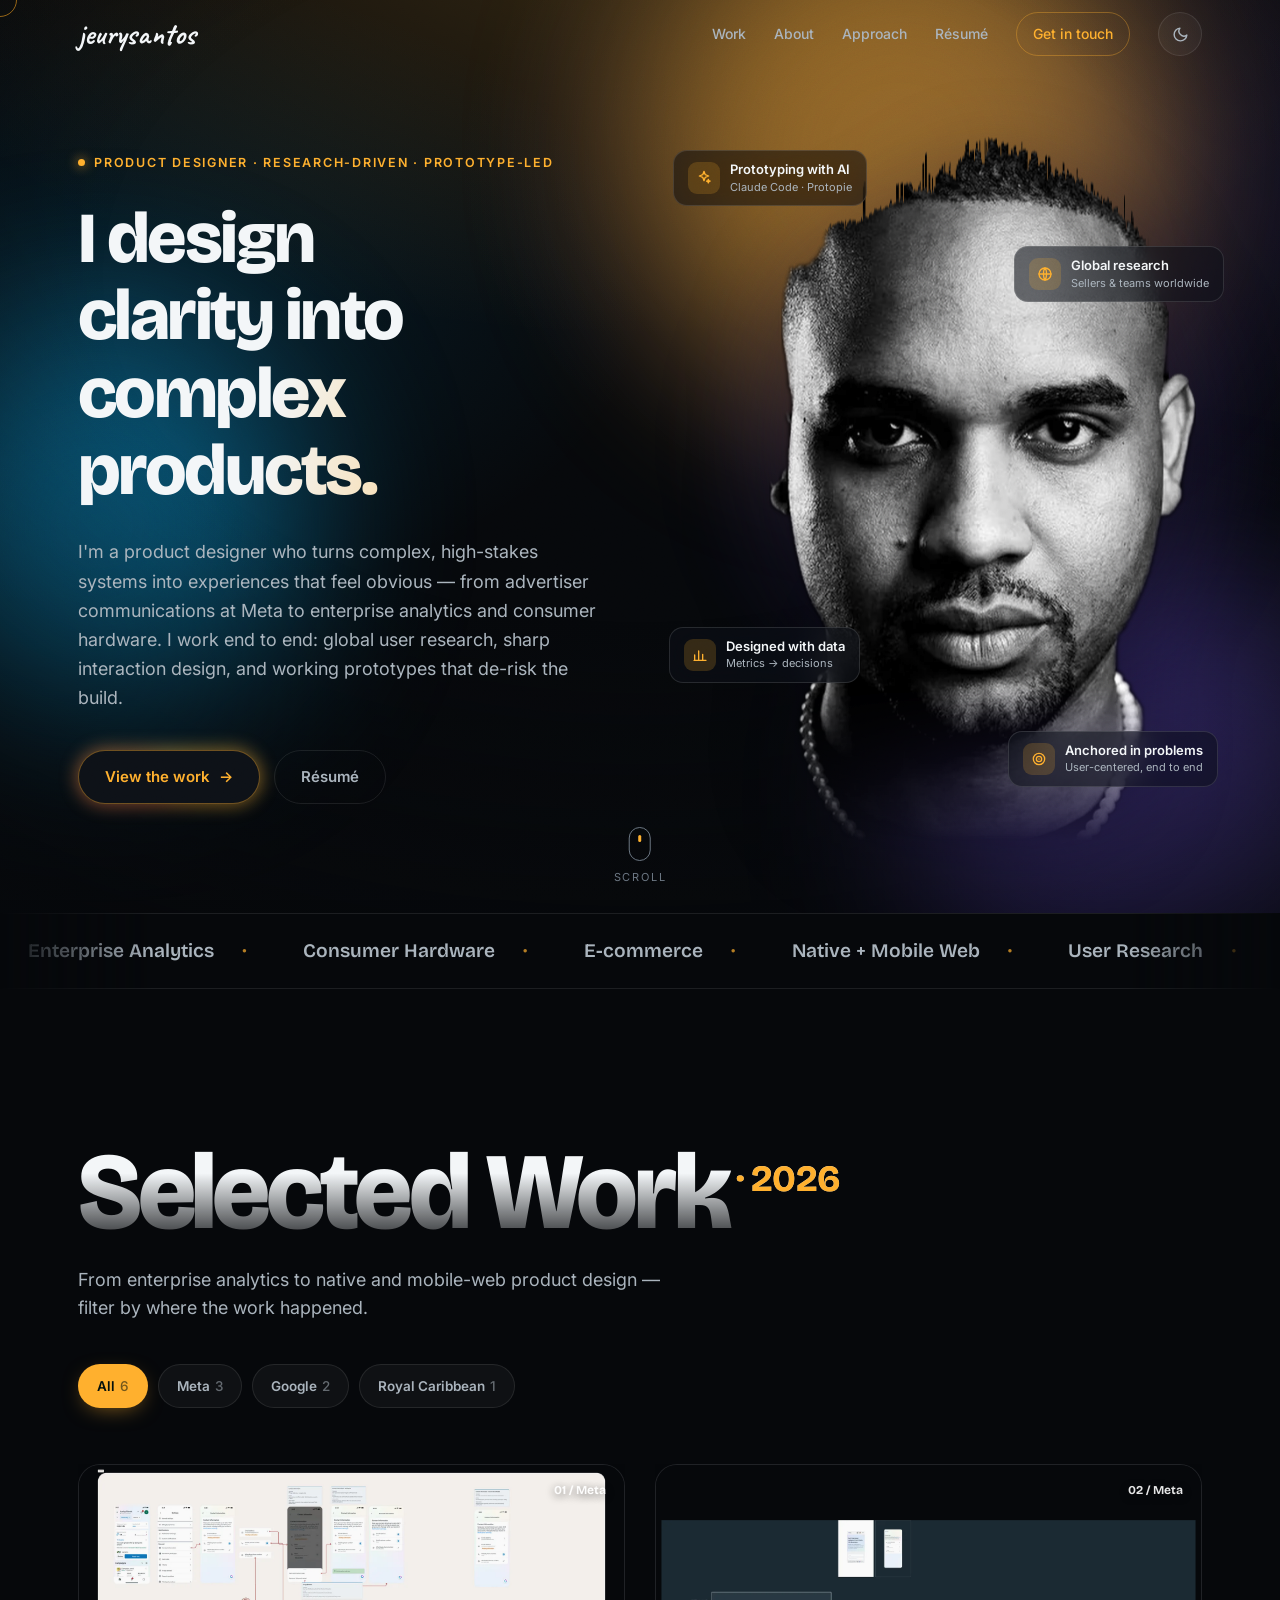
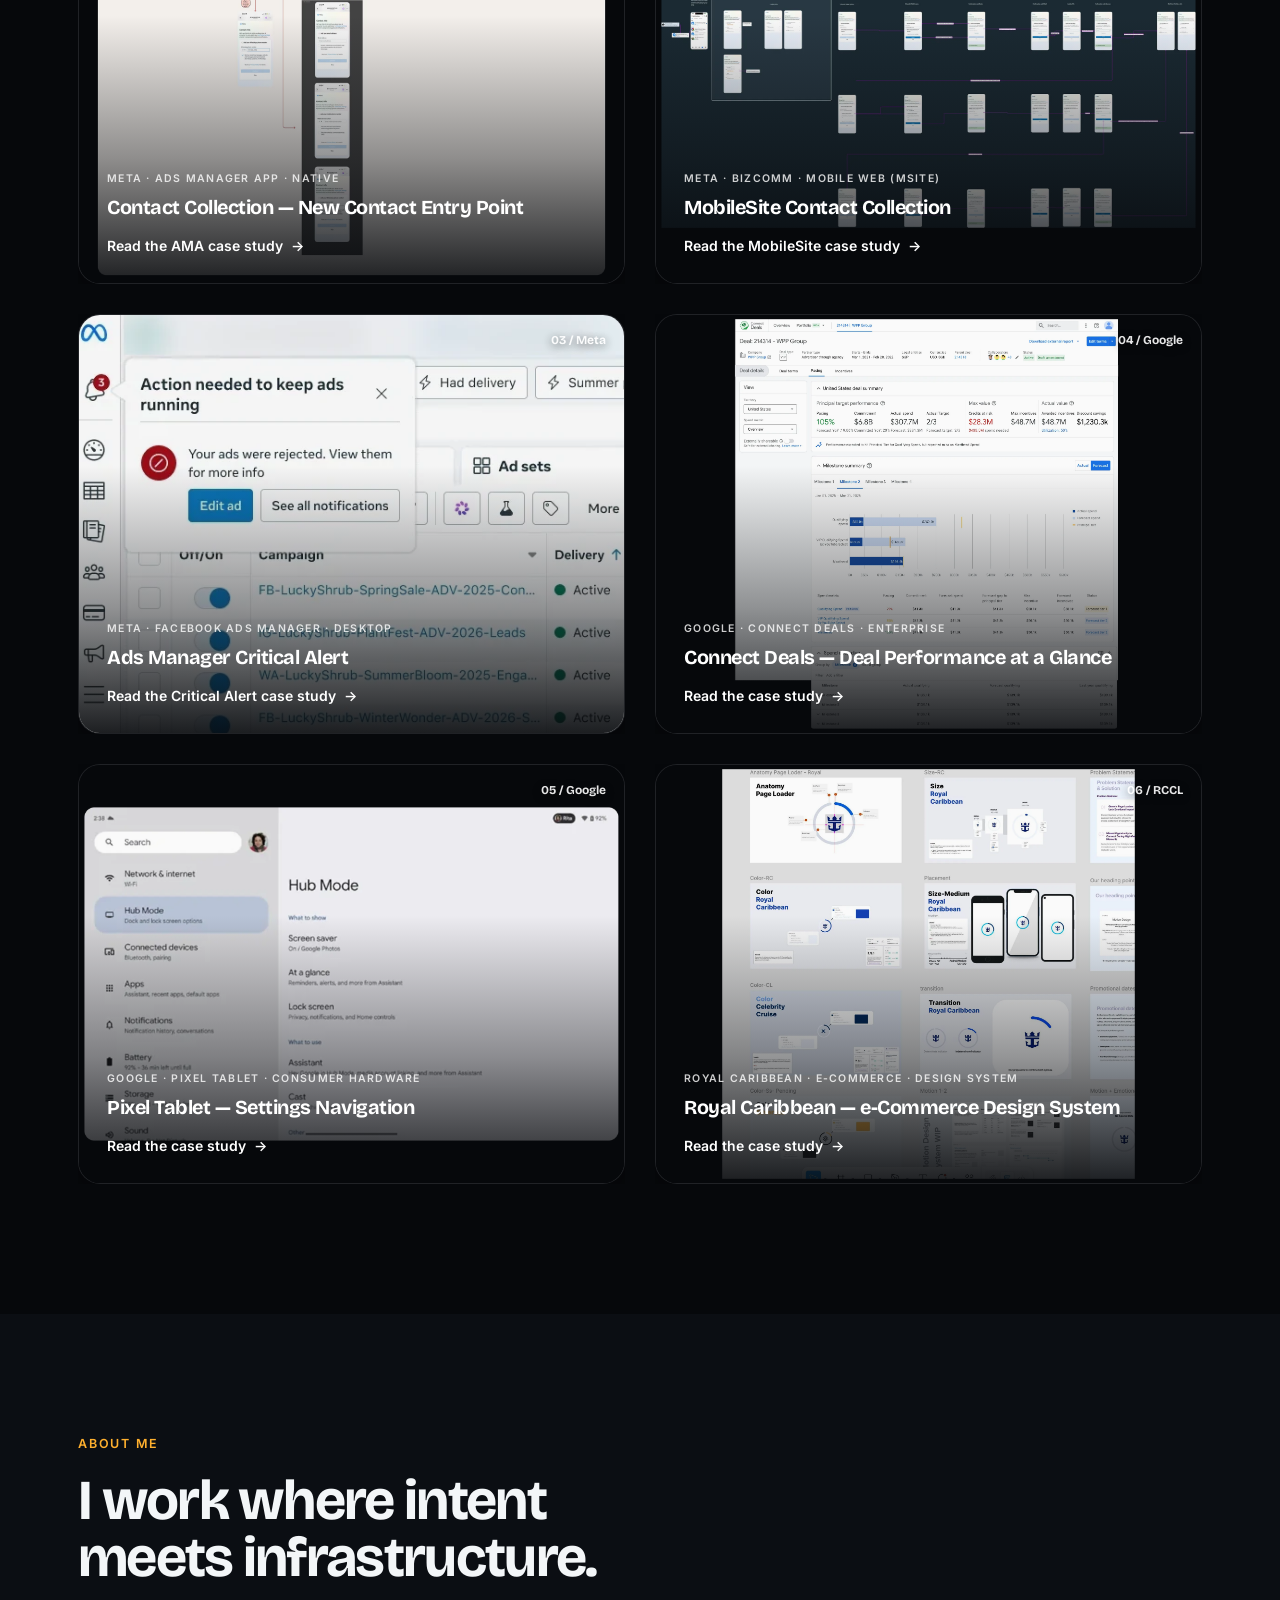
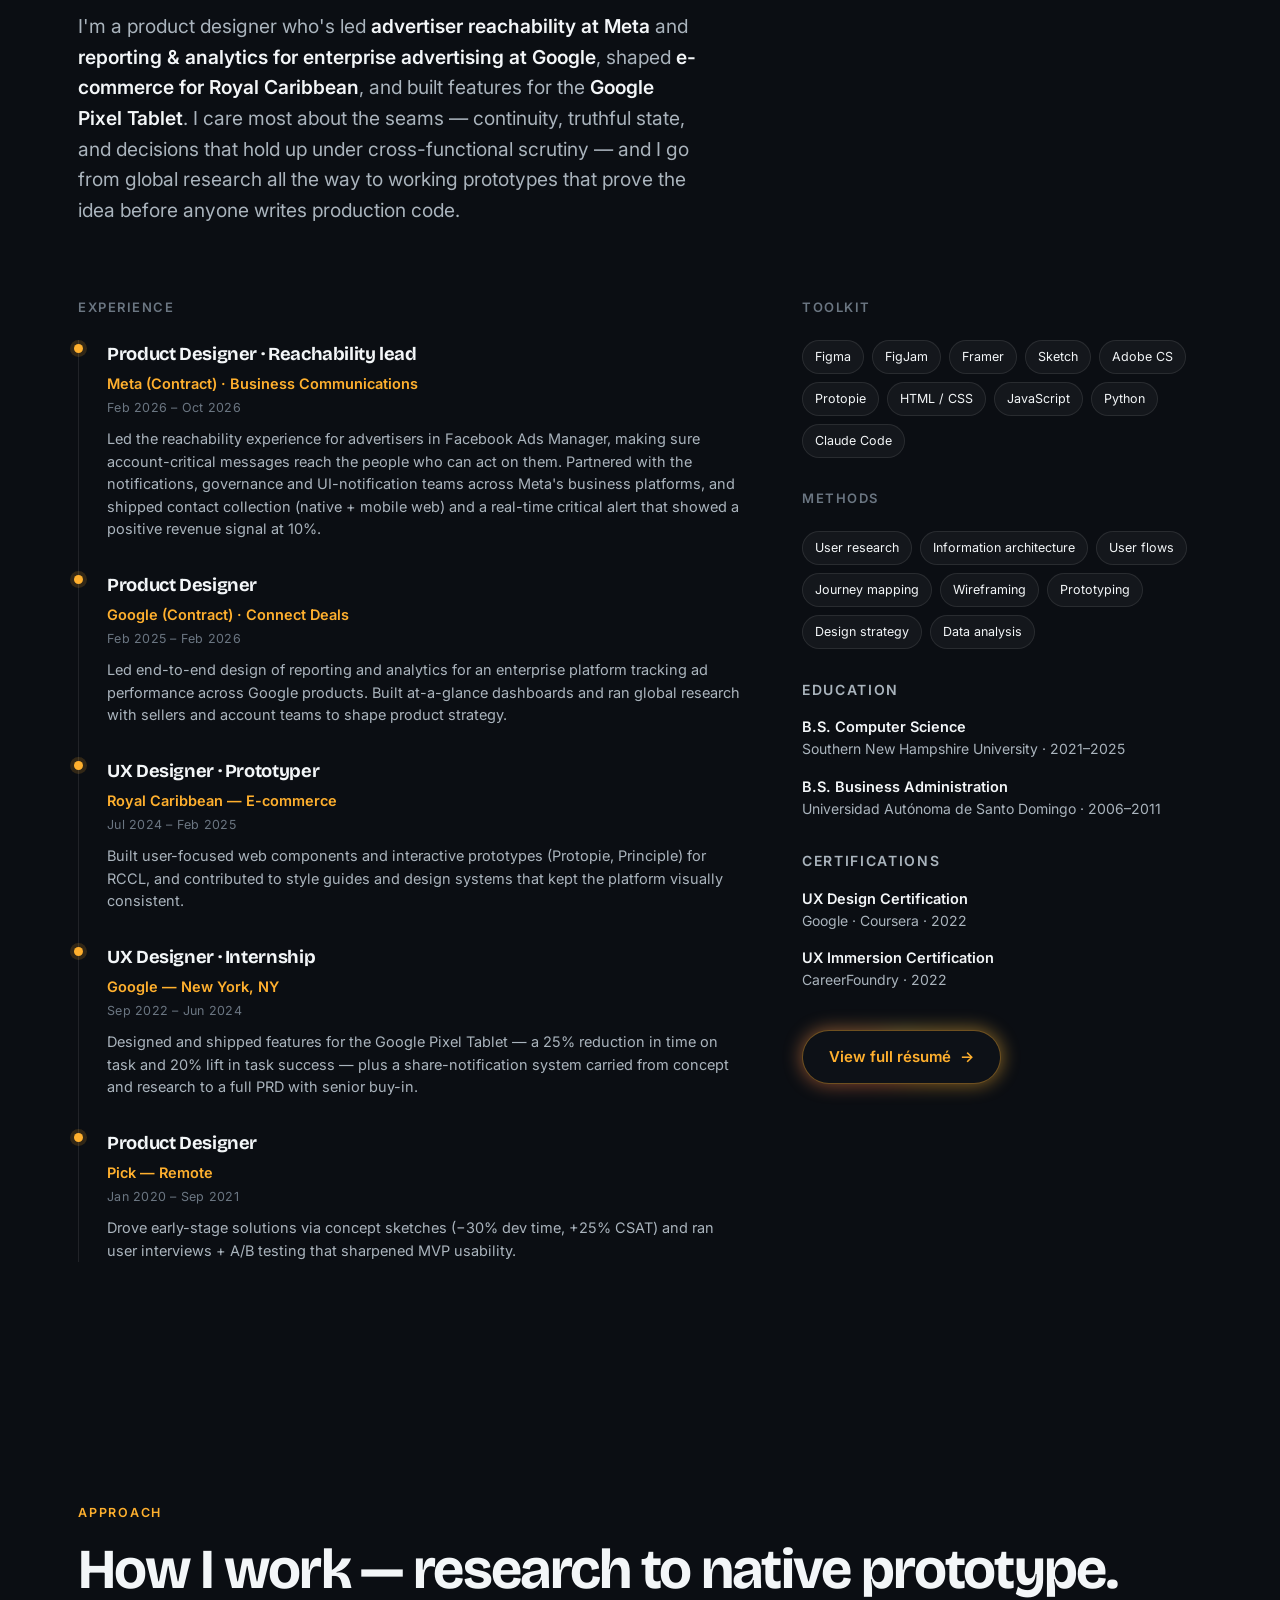
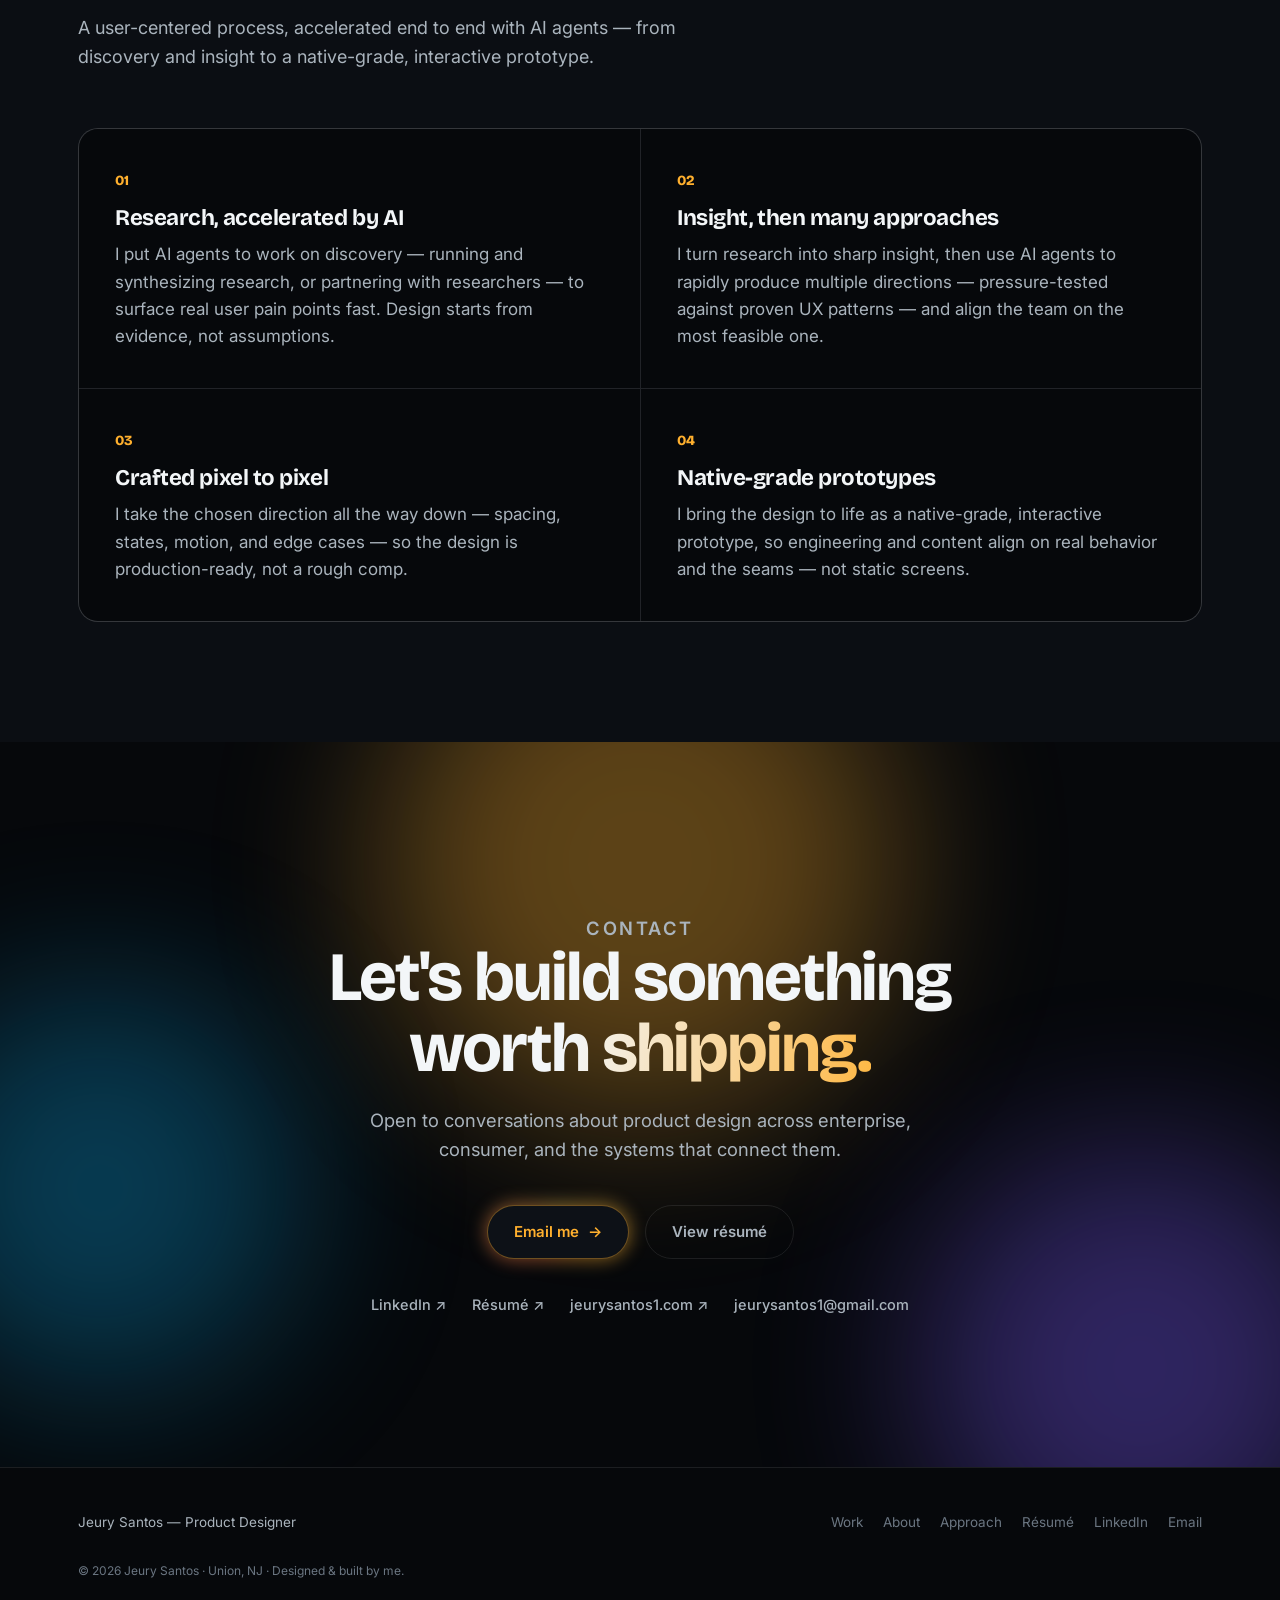
==== commit 75d4ed05: "Add Ads Manager Critical Alert case study; add Meta role to experience + résumé - New case study (ca" ====
--- a/index.html
+++ b/index.html
@@ -15,7 +15,7 @@
   :root{
     /* fixed brand */
     --accent:#ffb02e; --accent-2:#ff7a45;
-    --cs-ama:#0a9bd6; --cs-mobile:#7d5cff;
+    --cs-ama:#0a9bd6; --cs-mobile:#7d5cff; --cs-alert:#2d88ff;
     --font-display:'Bricolage Grotesque',-apple-system,sans-serif;
     --font-body:'Inter',-apple-system,BlinkMacSystemFont,'Segoe UI',Roboto,Helvetica,Arial,sans-serif;
     --maxw:1180px;
@@ -265,6 +265,8 @@
   .case-card.no-link:hover{transform:none;box-shadow:var(--shadow);border-color:var(--border);}
   /* full-image (contained) card — shows the whole image, not a zoomed crop */
   .case-card .media-contain{background:#06080b;}
+  /* desktop screenshot: keep the bell + card corner in frame */
+  .case-card .media-alert img,.case-card:hover .media-alert img{object-position:left top;}
   .case-card .media-contain img,.case-card:hover .media-contain img{object-fit:contain;object-position:center;}
   .case-card .media-contain img{transform:scale(.98);filter:brightness(.98) saturate(1);}
   .case-card:hover .media-contain img{transform:scale(1);filter:brightness(.92) saturate(1.02);}
@@ -399,7 +401,7 @@
         <span class="line"><span>clarity into</span></span>
         <span class="line"><span class="grad">complex products.</span></span>
       </h1>
-      <p class="lede fade-up">I'm a product designer who turns complex, high-stakes systems into experiences that feel obvious — from enterprise analytics to consumer hardware. I work end to end: global user research, sharp interaction design, and working prototypes that de-risk the build.</p>
+      <p class="lede fade-up">I'm a product designer who turns complex, high-stakes systems into experiences that feel obvious — from advertiser communications at Meta to enterprise analytics and consumer hardware. I work end to end: global user research, sharp interaction design, and working prototypes that de-risk the build.</p>
       <div class="hero-cta fade-up">
         <a class="btn btn-primary" href="#work" data-magnetic>View the work <span class="arrow">→</span></a>
         <a class="btn btn-ghost" href="resume.html">Résumé</a>
@@ -435,8 +437,8 @@
     </div>
 
     <div class="filters" data-reveal>
-      <button class="chip-filter active" type="button" data-filter="all">All <span class="n">5</span></button>
-      <button class="chip-filter" type="button" data-filter="meta">Meta <span class="n">2</span></button>
+      <button class="chip-filter active" type="button" data-filter="all">All <span class="n">6</span></button>
+      <button class="chip-filter" type="button" data-filter="meta">Meta <span class="n">3</span></button>
       <button class="chip-filter" type="button" data-filter="google">Google <span class="n">2</span></button>
       <button class="chip-filter" type="button" data-filter="royal">Royal Caribbean <span class="n">1</span></button>
     </div>
@@ -470,9 +472,23 @@
         </div>
       </article>
 
-      <!-- GOOGLE 03 -->
+      <!-- META 03 -->
+      <article class="case-card" style="--cs:var(--cs-alert)" data-company="meta" data-href="case-study/live-notification/index.html" data-title="Ads Manager Critical Alert" data-reveal>
+        <span class="case-num">03 / Meta</span>
+        <div class="media media-alert"><img src="case-study/live-notification/assets/card-crop.webp" alt="Critical alert card arriving beside the Ads Manager notification bell"/></div>
+        <div class="body">
+          <p class="case-teaser">The message already existed. I moved the moment of delivery.</p>
+          <p class="case-tag">Meta · Facebook Ads Manager · Desktop</p>
+          <h3>Ads Manager Critical Alert</h3>
+          <p class="case-desc">A rejected ad stops spending immediately, but the only signal was a passive chip painted at page load. I audited six surfaces, prototyped three placements, and designed a live, ad-level alert anchored to the bell — with a three-question rule that can refuse it. A 3-week test at 10% showed a positive revenue signal; it's now ramping to 30%.</p>
+          <div class="case-chips"><span>Surface audit</span><span>Coded prototype</span><span>Governance rule</span></div>
+          <span class="case-link">Read the Critical Alert case study <span class="arrow">→</span></span>
+        </div>
+      </article>
+
+      <!-- GOOGLE 04 -->
       <article class="case-card" style="--cs:#4285f4" data-company="google" data-href="case-study/connect-deals/index.html" data-title="Connect Deals" data-reveal>
-        <span class="case-num">03 / Google</span>
+        <span class="case-num">04 / Google</span>
         <div class="media media-contain"><img src="case-study/connect-deals/images/final-design.webp" alt="Connect Deals reporting dashboard"/></div>
         <div class="body">
           <p class="case-teaser">At-a-glance dashboards that turn ad performance into decisions.</p>
@@ -484,9 +500,9 @@
         </div>
       </article>
 
-      <!-- GOOGLE 04 -->
+      <!-- GOOGLE 05 -->
       <article class="case-card" style="--cs:#34a853" data-company="google" data-href="case-study/pixel-tablet/index.html" data-title="Pixel Tablet" data-reveal>
-        <span class="case-num">04 / Google</span>
+        <span class="case-num">05 / Google</span>
         <div class="media media-contain"><img src="case-study/pixel-tablet/images/s13_1.webp" alt="Pixel Tablet settings redesign"/></div>
         <div class="body">
           <p class="case-teaser">Settings that surface, not bury.</p>
@@ -498,9 +514,9 @@
         </div>
       </article>
 
-      <!-- ROYAL CARIBBEAN 05 -->
+      <!-- ROYAL CARIBBEAN 06 -->
       <article class="case-card" style="--cs:#1f86e0" data-company="royal" data-href="case-study/royal-caribbean/index.html" data-title="Royal Caribbean" data-reveal>
-        <span class="case-num">05 / RCCL</span>
+        <span class="case-num">06 / RCCL</span>
         <div class="media media-contain"><img src="case-study/royal-caribbean/images/s60_0.webp" alt="Royal Caribbean design system component canvas"/></div>
         <div class="body">
           <p class="case-teaser">A design system built to scale.</p>
@@ -521,16 +537,22 @@
     <div class="about-head" data-reveal>
       <p class="sec-eyebrow">About me</p>
       <h2>I work where intent meets infrastructure.</h2>
-      <p class="about-lede">I'm a product designer who's led <strong>reporting & analytics for enterprise advertising at Google</strong>, shaped <strong>e-commerce for Royal Caribbean</strong>, and built features for the <strong>Google Pixel Tablet</strong>. I care most about the seams — continuity, truthful state, and decisions that hold up under cross-functional scrutiny — and I go from global research all the way to working prototypes that prove the idea before anyone writes production code.</p>
+      <p class="about-lede">I'm a product designer who's led <strong>advertiser reachability at Meta</strong> and <strong>reporting & analytics for enterprise advertising at Google</strong>, shaped <strong>e-commerce for Royal Caribbean</strong>, and built features for the <strong>Google Pixel Tablet</strong>. I care most about the seams — continuity, truthful state, and decisions that hold up under cross-functional scrutiny — and I go from global research all the way to working prototypes that prove the idea before anyone writes production code.</p>
     </div>
 
     <div class="about-cols">
       <div class="timeline" data-reveal>
         <p class="colh">Experience</p>
         <div class="tl-item">
+          <div class="tl-role">Product Designer · Reachability lead</div>
+          <div class="tl-org">Meta (Contract) · Business Communications</div>
+          <div class="tl-when">Feb 2026 – Oct 2026</div>
+          <p>Led the reachability experience for advertisers in Facebook Ads Manager, making sure account-critical messages reach the people who can act on them. Partnered with the notifications, governance and UI-notification teams across Meta's business platforms, and shipped contact collection (native + mobile web) and a real-time critical alert that showed a positive revenue signal at 10%.</p>
+        </div>
+        <div class="tl-item">
           <div class="tl-role">Product Designer</div>
           <div class="tl-org">Google (Contract) · Connect Deals</div>
-          <div class="tl-when">Feb 2025 – Aug 2026</div>
+          <div class="tl-when">Feb 2025 – Feb 2026</div>
           <p>Led end-to-end design of reporting and analytics for an enterprise platform tracking ad performance across Google products. Built at-a-glance dashboards and ran global research with sellers and account teams to shape product strategy.</p>
         </div>
         <div class="tl-item">
